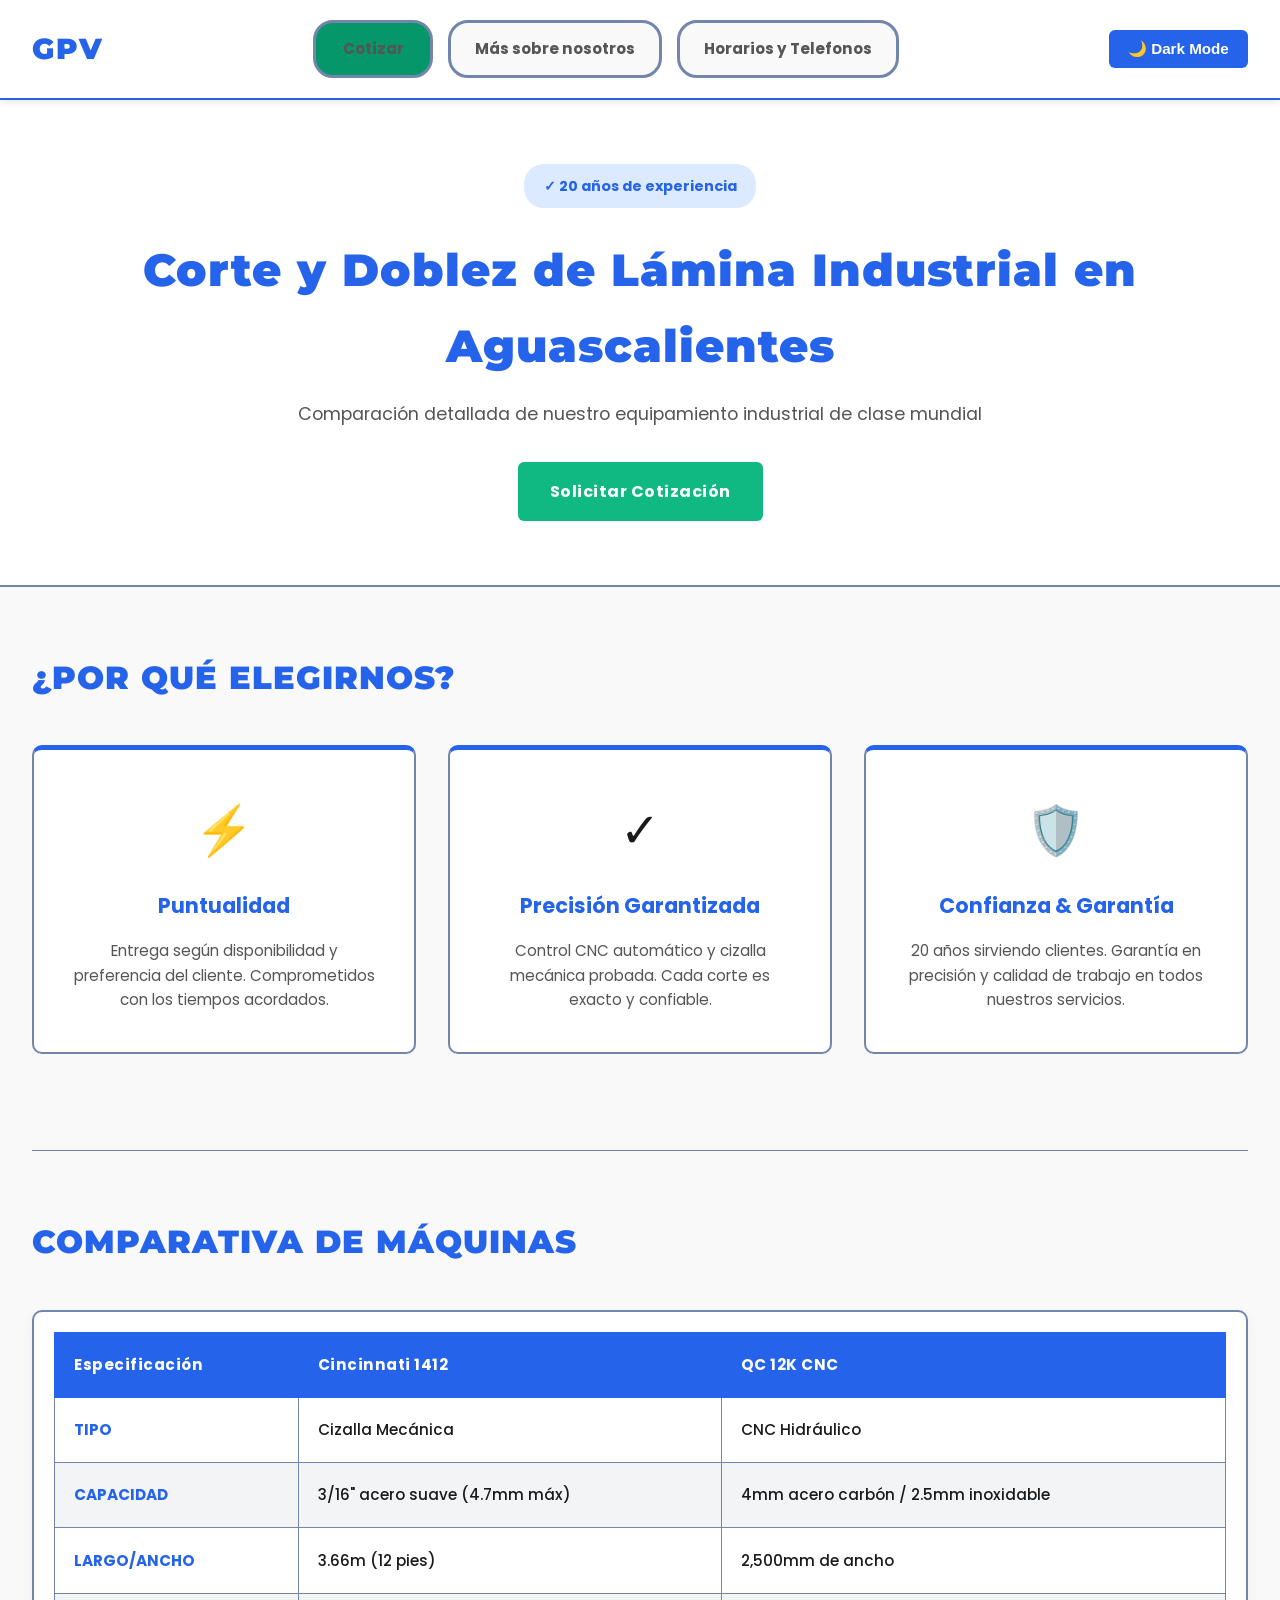
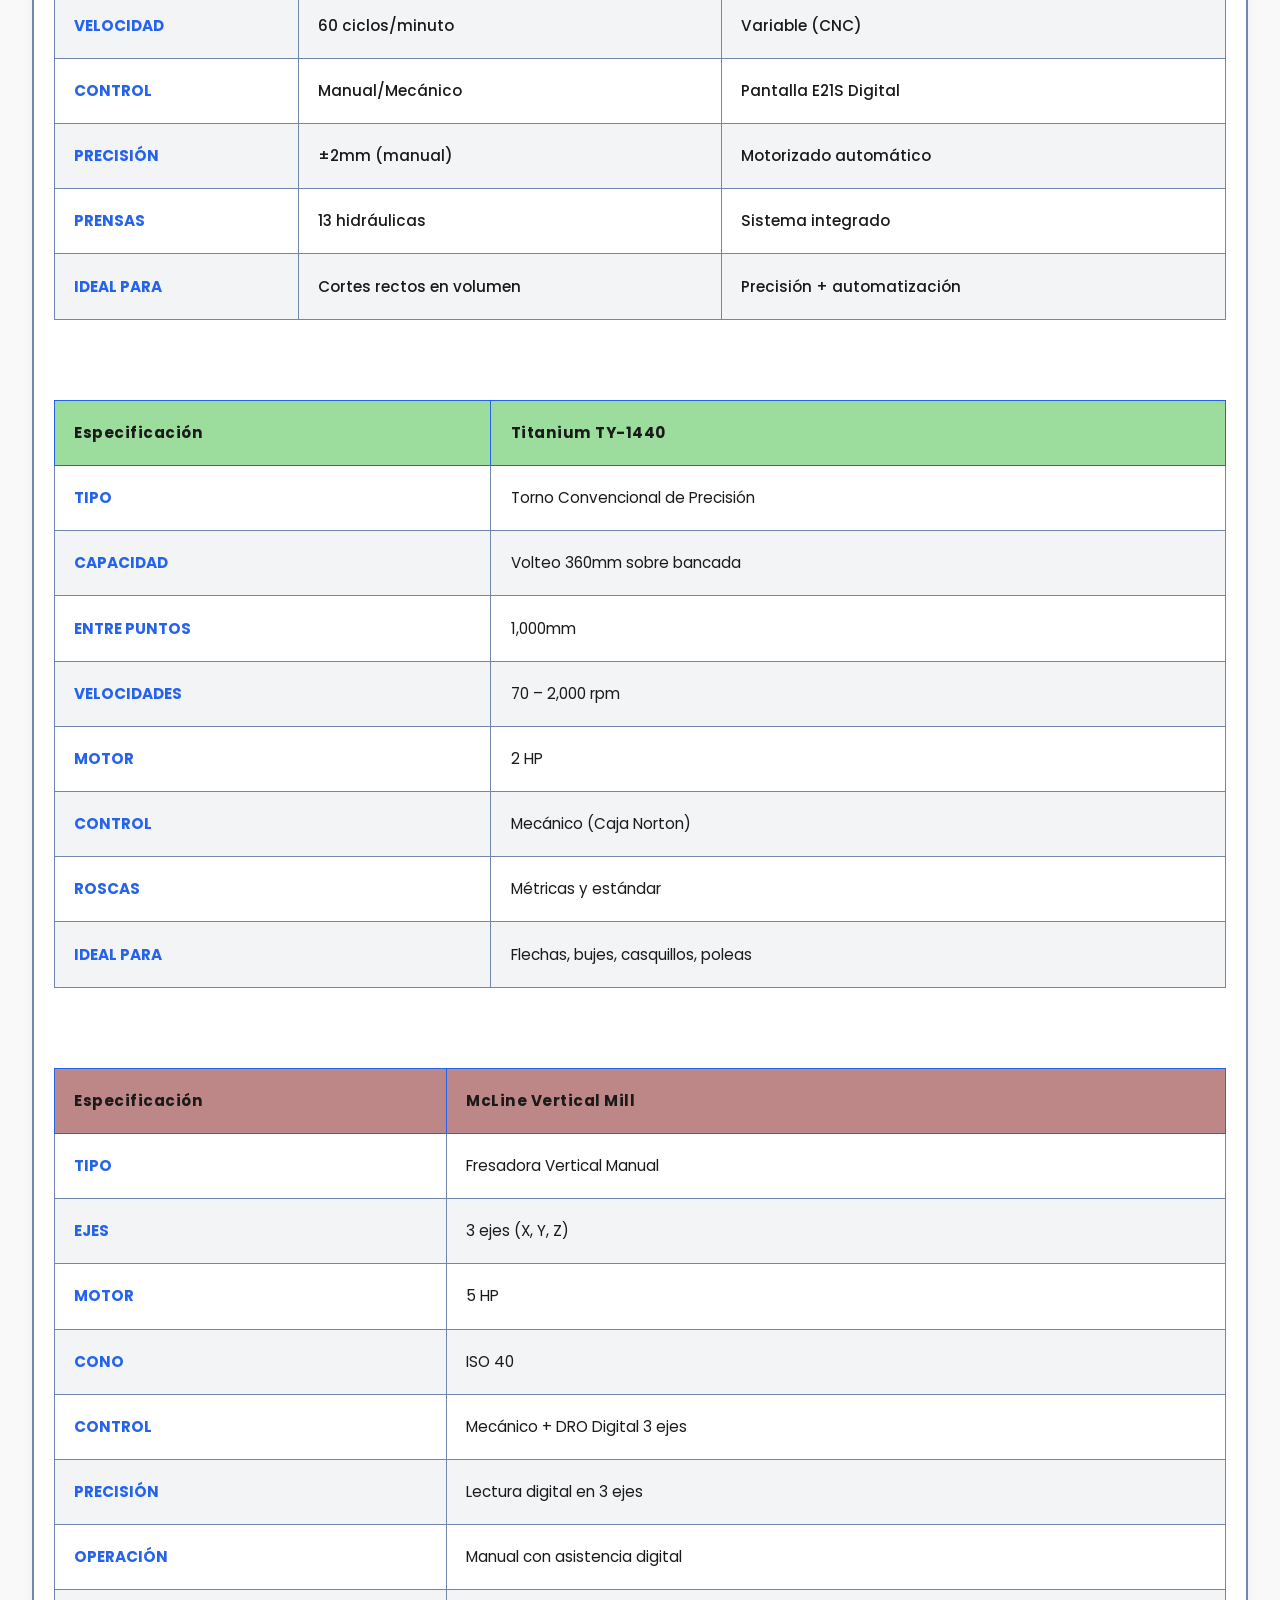
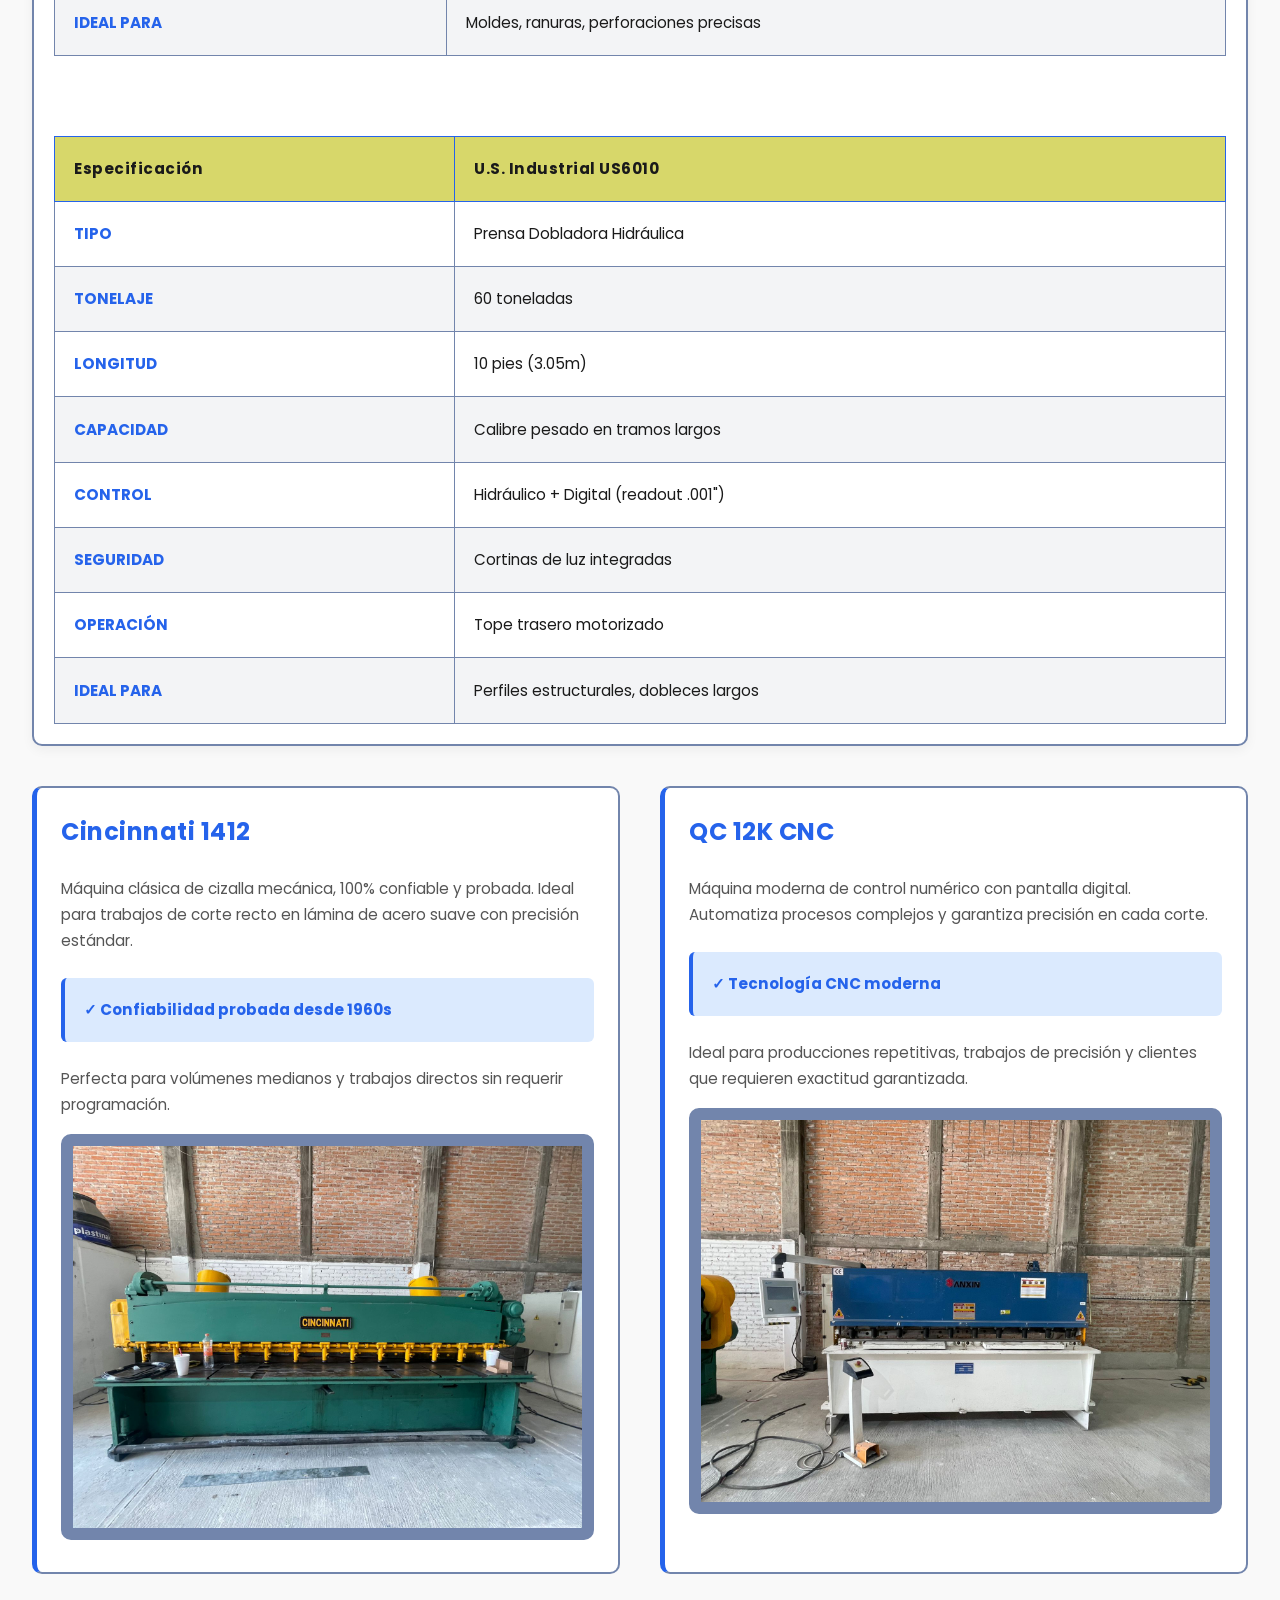
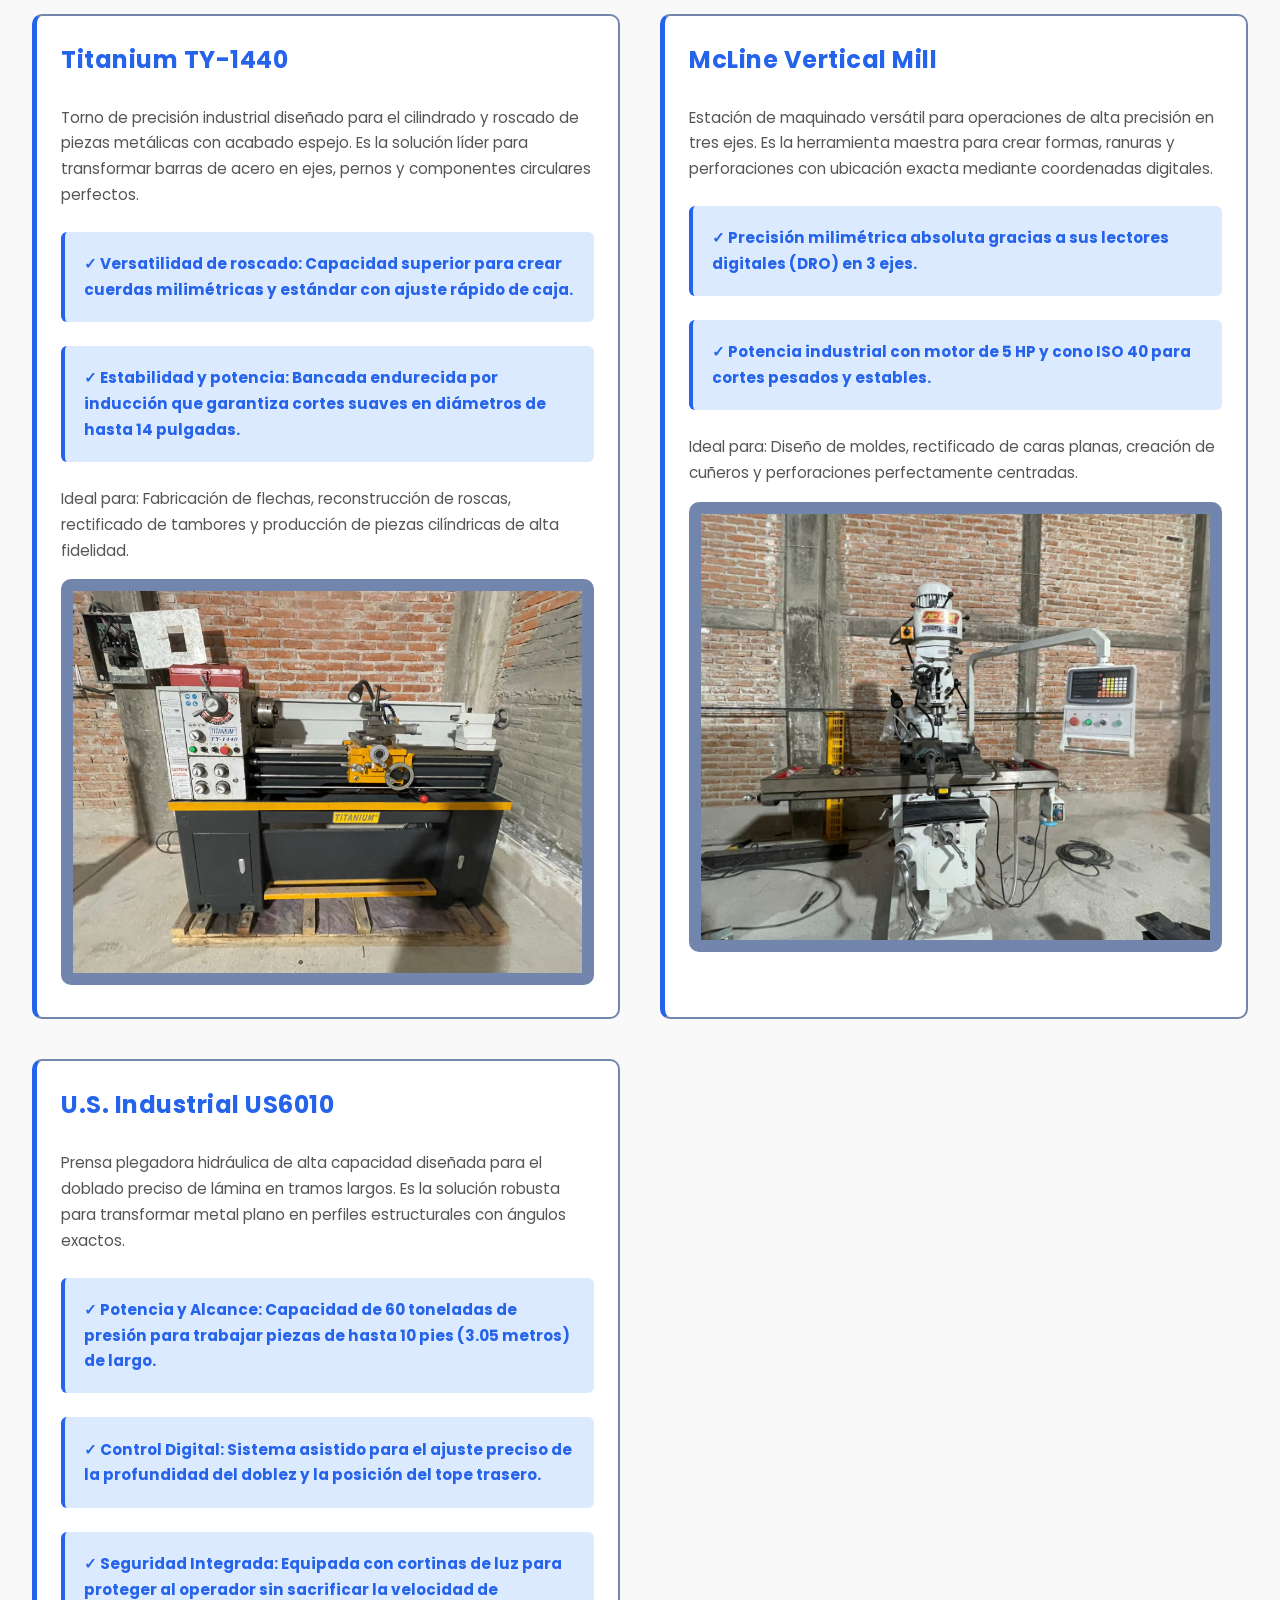
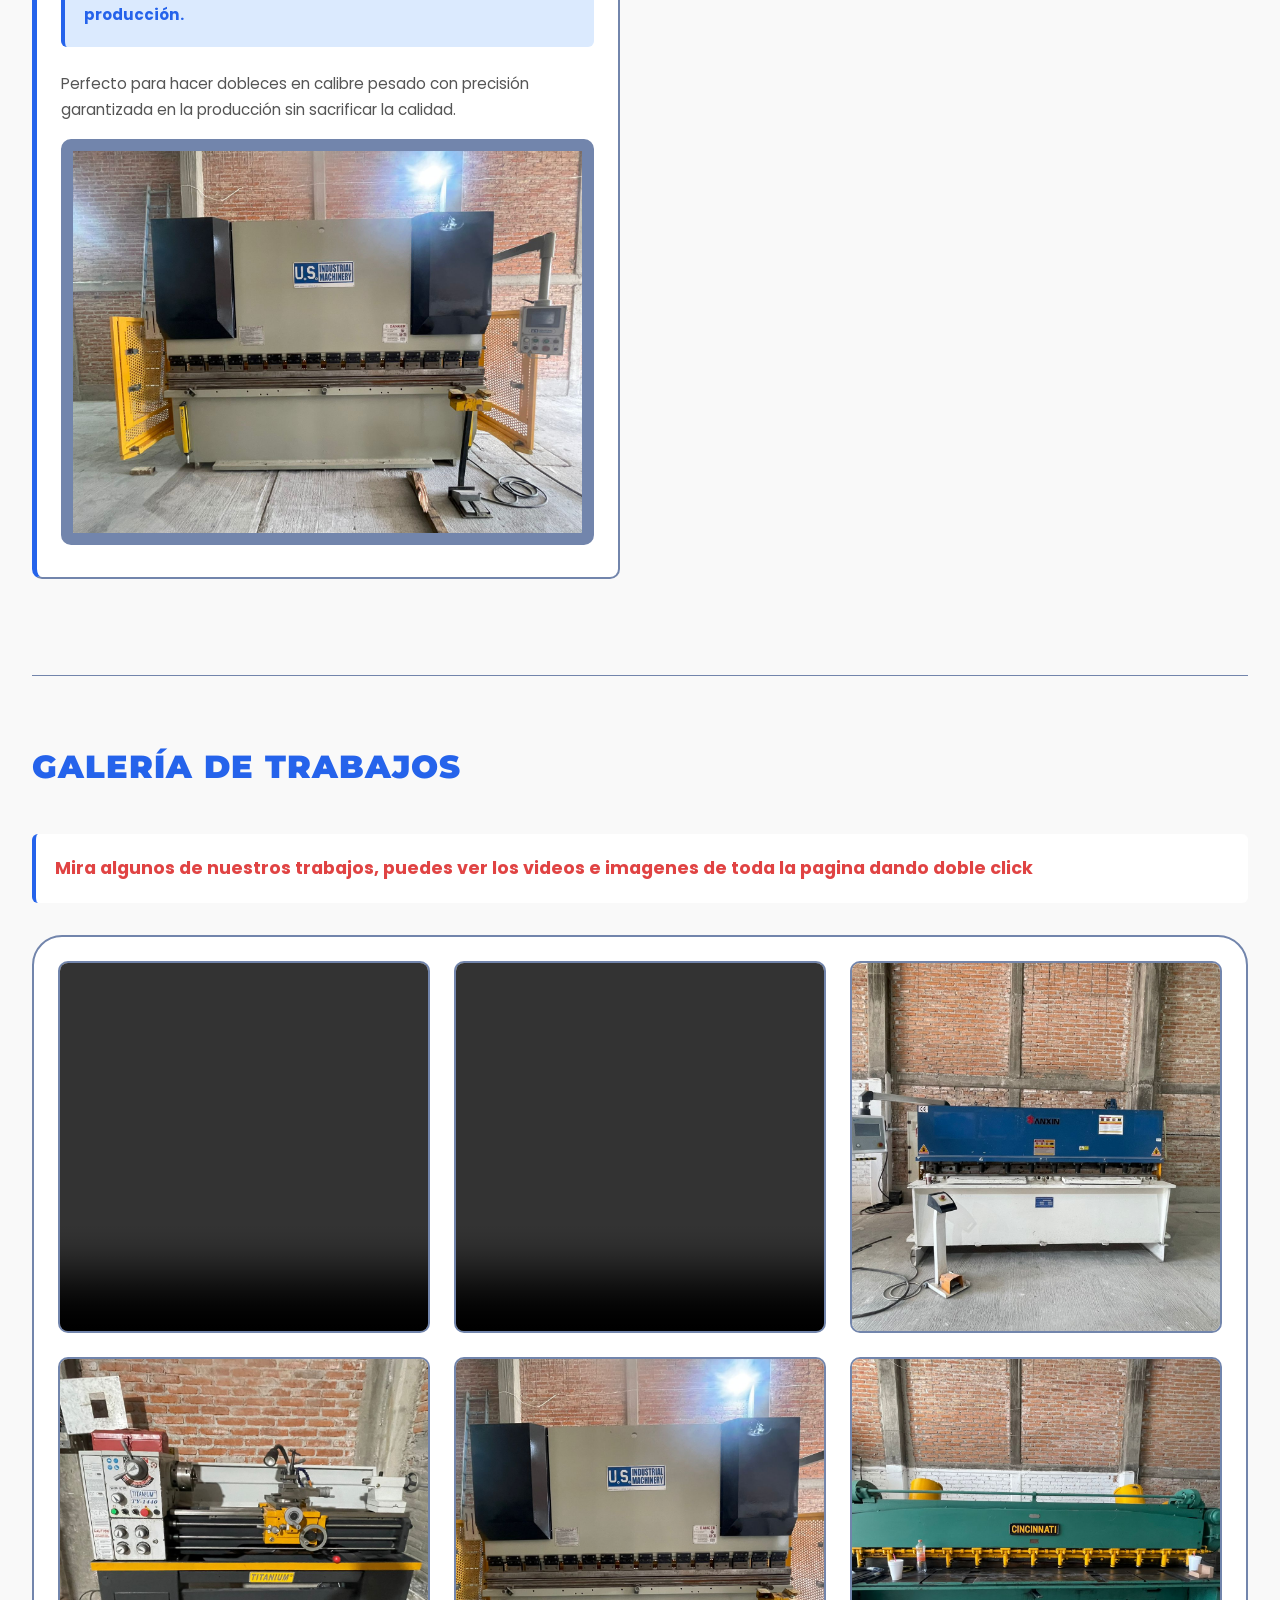
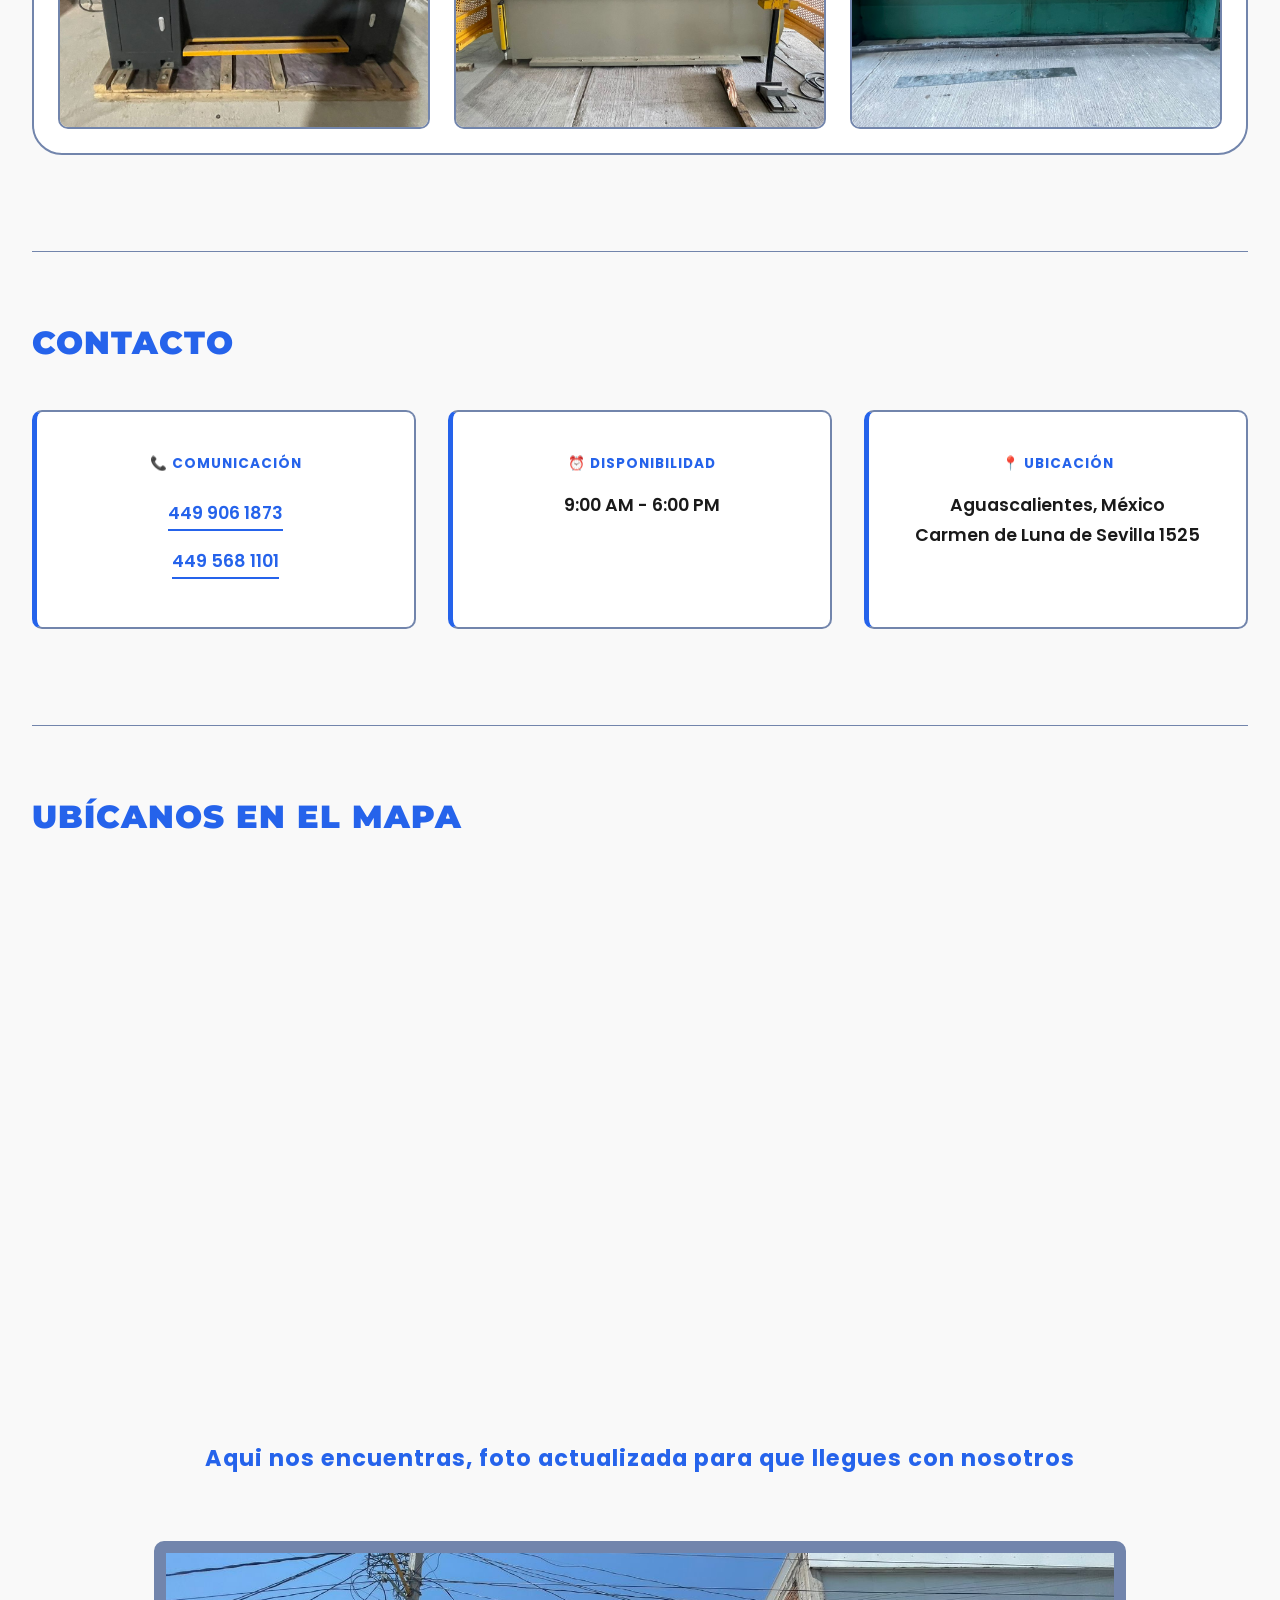
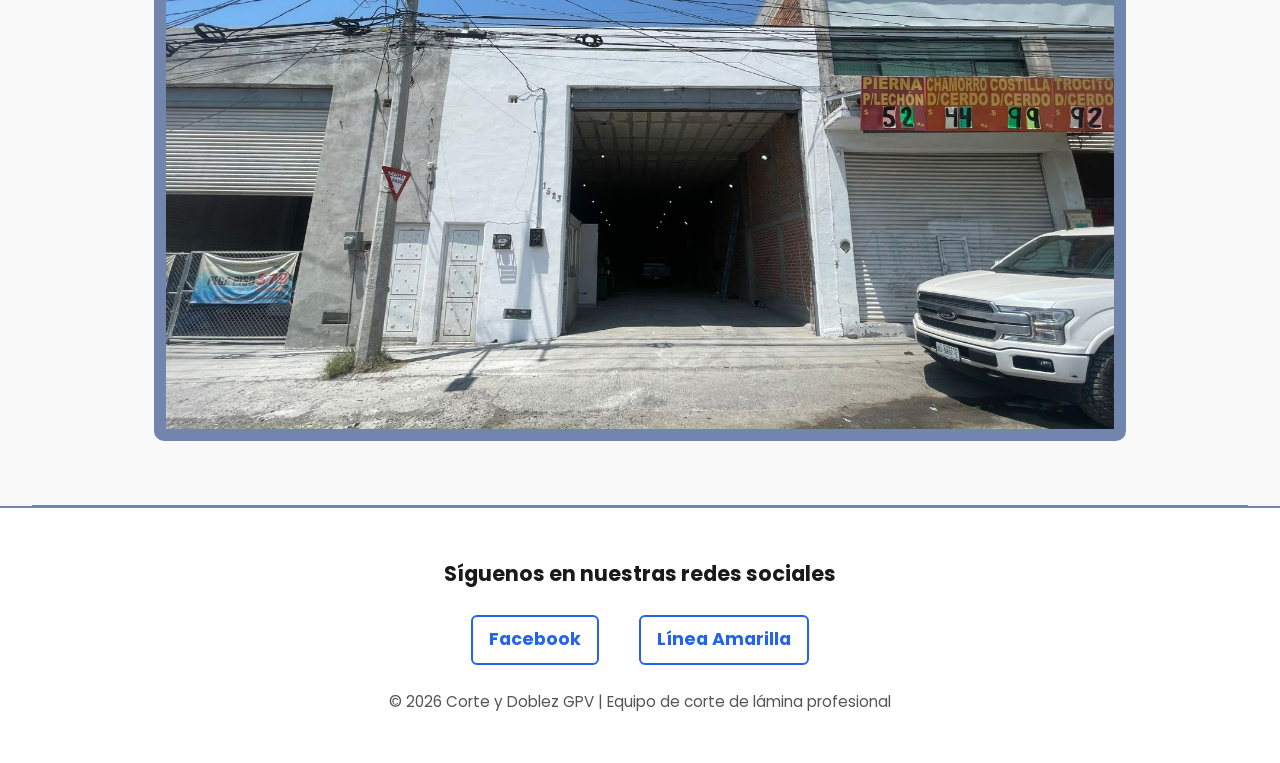
==== index.html @ 2700e748 "Agregamos nuevo boton de 'cotizacion' y tambien pusimos en columnas el menu" ====
<!DOCTYPE html>
<html lang="es">

<head>
    <meta charset="UTF-8">
    <meta name="viewport" content="width=device-width, initial-scale=1.0">
    <title>Corte y Doblez GPV</title>
    <meta name="description"
        content="Corte y dobles de lámina industrial en Aguascalientes. 20 años de experiencia, maquinaria CNC y mecánica de precisión. Llámanos al 449 906 1873.">
    <meta name="keywords" content="corte de lámina, dobles de lámina, servicios industriales, Aguascalientes">
    <meta name="author" content="Corte y Doblez GPV">
    <link rel="stylesheet" href="/styles.css">
    <script type="application/ld+json">
{
    "@context": "https://schema.org",
    "@type": "LocalBusiness",
    "name": "Corte y Doblez GPV",
    "description": "Corte y dobles de lámina industrial en Aguascalientes. 20 años de experiencia.",
    "address": {
        "@type": "PostalAddress",
        "streetAddress": "Carmen de Luna de Sevilla 1525",
        "addressLocality": "Aguascalientes",
        "addressRegion": "AGS",
        "addressCountry": "MX"
    },
    "telephone": ["+524499061873", "+524995681101"],
    "openingHours": "Mo-Sa 09:00-18:00",
    "url": "proyecto-gpv.vercel.app"
}
</script>

    <meta property="og:title" content="Corte y Doblez GPV | Servicios de Lámina Industrial">
    <meta property="og:description"
        content="Corte y dobles de lámina industrial en Aguascalientes. 20 años de experiencia. Llámanos al 449 906 1873.">
    <meta property="og:image" content="https://proyecto-gpv.vercel.app/Cincinnati-1412.jpg">
    <meta property="og:url" content="https://proyecto-gpv.vercel.app">
    <meta property="og:type" content="website">
    <meta name="google-site-verification" content="gvTZt_ohDw0DCSHCpHGwjLtpOuYOji3HaztRoTyz0o0" />
</head>

<body id="inicio">
    <header>
        <a href="#inicio" class="logo">GPV</a>
        <nav>
            <ul class="nav-menu">
                <li class="fondo-diferente"><a href="/GPVAlmacenForm.html">Cotizar</a></li>
                <li class="us"><a href="#nosotros">Más sobre nosotros</a></li>
                <li class="us"><a href="#disponibilidad">Horarios y Telefonos</a></li>
            </ul>
        </nav>
        <button class="toggle-btn" onclick="toggleTheme()">🌙 Dark Mode</button>

        <button class="nav-hamburger" aria-label="Abrir menú">
            <span></span>
            <span></span>
            <span></span>
        </button>
    </header>

    <section class="hero">
        <div class="container">
            <div class="experience-badge">✓ 20 años de experiencia</div>
            <h1>Corte y Doblez de Lámina Industrial en Aguascalientes</h1>
            <p class="subtitle">Comparación detallada de nuestro equipamiento industrial de clase mundial</p>
            <a href="/GPVAlmacenForm.html" target="_blank" class="cta">Solicitar Cotización</a>
        </div>
    </section>

    <div class="container">
        <!-- POR QUÉ ELEGIRNOS -->
        <section class="why-us">
            <h2>¿Por qué elegirnos?</h2>
            <div class="why-us-grid">
                <div class="why-card">
                    <div class="why-icon">⚡</div>
                    <h3>Puntualidad</h3>
                    <p>Entrega según disponibilidad y preferencia del cliente. Comprometidos con los tiempos acordados.
                    </p>
                </div>
                <div class="why-card">
                    <div class="why-icon">✓</div>
                    <h3>Precisión Garantizada</h3>
                    <p>Control CNC automático y cizalla mecánica probada. Cada corte es exacto y confiable.</p>
                </div>
                <div class="why-card">
                    <div class="why-icon">🛡️</div>
                    <h3>Confianza & Garantía</h3>
                    <p>20 años sirviendo clientes. Garantía en precisión y calidad de trabajo en todos nuestros
                        servicios.</p>
                </div>
            </div>
        </section>

        <!-- MÁQUINAS -->
        <section>
            <h2>Comparativa de Máquinas</h2>
            <div class="comparison-table">
                <!-- CORTE -->
                <table>
                    <thead>
                        <tr>
                            <th>Especificación</th>
                            <th>Cincinnati 1412</th>
                            <th>QC 12K CNC</th>
                        </tr>
                    </thead>
                    <tbody>
                        <tr>
                            <td class="spec-name">TIPO</td>
                            <td class="value-cincinnati">Cizalla Mecánica</td>
                            <td class="value-qc12k">CNC Hidráulico</td>
                        </tr>
                        <tr>
                            <td class="spec-name">CAPACIDAD</td>
                            <td class="value-cincinnati">3/16" acero suave (4.7mm máx)</td>
                            <td class="value-qc12k">4mm acero carbón / 2.5mm inoxidable</td>
                        </tr>
                        <tr>
                            <td class="spec-name">LARGO/ANCHO</td>
                            <td class="value-cincinnati">3.66m (12 pies)</td>
                            <td class="value-qc12k">2,500mm de ancho</td>
                        </tr>
                        <tr>
                            <td class="spec-name">VELOCIDAD</td>
                            <td class="value-cincinnati">60 ciclos/minuto</td>
                            <td class="value-qc12k">Variable (CNC)</td>
                        </tr>
                        <tr>
                            <td class="spec-name">CONTROL</td>
                            <td class="value-cincinnati">Manual/Mecánico</td>
                            <td class="value-qc12k">Pantalla E21S Digital</td>
                        </tr>
                        <tr>
                            <td class="spec-name">PRECISIÓN</td>
                            <td class="value-cincinnati">±2mm (manual)</td>
                            <td class="value-qc12k">Motorizado automático</td>
                        </tr>
                        <tr>
                            <td class="spec-name">PRENSAS</td>
                            <td class="value-cincinnati">13 hidráulicas</td>
                            <td class="value-qc12k">Sistema integrado</td>
                        </tr>
                        <tr>
                            <td class="spec-name">IDEAL PARA</td>
                            <td class="value-cincinnati">Cortes rectos en volumen</td>
                            <td class="value-qc12k">Precisión + automatización</td>
                        </tr>
                    </tbody>
                </table>

                <!-- TORNO -->
                <table>
                    <thead class="green-color">
                        <tr>
                            <th>Especificación</th>
                            <th>Titanium TY-1440</th>
                        </tr>
                    </thead>
                    <tbody>
                        <tr>
                            <td class="spec-name">TIPO</td>
                            <td class="value-ty1440">Torno Convencional de Precisión</td>
                        </tr>
                        <tr>
                            <td class="spec-name">CAPACIDAD</td>
                            <td class="value-ty1440">Volteo 360mm sobre bancada</td>
                        </tr>
                        <tr>
                            <td class="spec-name">ENTRE PUNTOS</td>
                            <td class="value-ty1440">1,000mm</td>
                        </tr>
                        <tr>
                            <td class="spec-name">VELOCIDADES</td>
                            <td class="value-ty1440">70 – 2,000 rpm</td>
                        </tr>
                        <tr>
                            <td class="spec-name">MOTOR</td>
                            <td class="value-ty1440">2 HP</td>
                        </tr>
                        <tr>
                            <td class="spec-name">CONTROL</td>
                            <td class="value-ty1440">Mecánico (Caja Norton)</td>
                        </tr>
                        <tr>
                            <td class="spec-name">ROSCAS</td>
                            <td class="value-ty1440">Métricas y estándar</td>
                        </tr>
                        <tr>
                            <td class="spec-name">IDEAL PARA</td>
                            <td class="value-ty1440">Flechas, bujes, casquillos, poleas</td>
                        </tr>
                    </tbody>
                </table>

                <!-- FRESADO -->
                <table>
                    <thead class="red-color">
                        <tr>
                            <th>Especificación</th>
                            <th>McLine Vertical Mill</th>
                        </tr>
                    </thead>
                    <tbody>
                        <tr>
                            <td class="spec-name">TIPO</td>
                            <td class="value-mcline">Fresadora Vertical Manual</td>
                        </tr>
                        <tr>
                            <td class="spec-name">EJES</td>
                            <td class="value-mcline">3 ejes (X, Y, Z)</td>
                        </tr>
                        <tr>
                            <td class="spec-name">MOTOR</td>
                            <td class="value-mcline">5 HP</td>
                        </tr>
                        <tr>
                            <td class="spec-name">CONO</td>
                            <td class="value-mcline">ISO 40</td>
                        </tr>
                        <tr>
                            <td class="spec-name">CONTROL</td>
                            <td class="value-mcline">Mecánico + DRO Digital 3 ejes</td>
                        </tr>
                        <tr>
                            <td class="spec-name">PRECISIÓN</td>
                            <td class="value-mcline">Lectura digital en 3 ejes</td>
                        </tr>
                        <tr>
                            <td class="spec-name">OPERACIÓN</td>
                            <td class="value-mcline">Manual con asistencia digital</td>
                        </tr>
                        <tr>
                            <td class="spec-name">IDEAL PARA</td>
                            <td class="value-mcline">Moldes, ranuras, perforaciones precisas</td>
                        </tr>
                    </tbody>
                </table>

                <!-- DOBLADO -->
                <table>
                    <thead class="yellow-color">
                        <tr>
                            <th>Especificación</th>
                            <th>U.S. Industrial US6010</th>
                        </tr>
                    </thead>
                    <tbody>
                        <tr>
                            <td class="spec-name">TIPO</td>
                            <td class="value-us6010">Prensa Dobladora Hidráulica</td>
                        </tr>
                        <tr>
                            <td class="spec-name">TONELAJE</td>
                            <td class="value-us6010">60 toneladas</td>
                        </tr>
                        <tr>
                            <td class="spec-name">LONGITUD</td>
                            <td class="value-us6010">10 pies (3.05m)</td>
                        </tr>
                        <tr>
                            <td class="spec-name">CAPACIDAD</td>
                            <td class="value-us6010">Calibre pesado en tramos largos</td>
                        </tr>
                        <tr>
                            <td class="spec-name">CONTROL</td>
                            <td class="value-us6010">Hidráulico + Digital (readout .001")</td>
                        </tr>
                        <tr>
                            <td class="spec-name">SEGURIDAD</td>
                            <td class="value-us6010">Cortinas de luz integradas</td>
                        </tr>
                        <tr>
                            <td class="spec-name">OPERACIÓN</td>
                            <td class="value-us6010">Tope trasero motorizado</td>
                        </tr>
                        <tr>
                            <td class="spec-name">IDEAL PARA</td>
                            <td class="value-us6010">Perfiles estructurales, dobleces largos</td>
                        </tr>
                    </tbody>
                </table>
            </div>


            <div class="cards-grid">
                <div class="card">
                    <h3>Cincinnati 1412</h3>
                    <p>Máquina clásica de cizalla mecánica, 100% confiable y probada. Ideal para trabajos de corte recto
                        en lámina de acero suave con precisión estándar.</p>
                    <div class="highlight">✓ Confiabilidad probada desde 1960s</div>
                    <p>Perfecta para volúmenes medianos y trabajos directos sin requerir programación.</p>
                    <img class="card-image" onclick="abrirModal(this.src)" src="/Cincinnati 1412.jpg"
                        alt="Cincinnati 1412" srcset="">
                </div>

                <div class="card">
                    <h3>QC 12K CNC</h3>
                    <p>Máquina moderna de control numérico con pantalla digital. Automatiza procesos complejos y
                        garantiza precisión en cada corte.</p>
                    <div class="highlight">✓ Tecnología CNC moderna</div>
                    <p>Ideal para producciones repetitivas, trabajos de precisión y clientes que requieren exactitud
                        garantizada.</p>
                    <img class="card-image" onclick="abrirModal(this.src)" src="/QC 12K CNC.jpg" alt="QC 12K CNC"
                        srcset="">
                </div>

                <div class="card">
                    <h3>Titanium TY-1440</h3>
                    <p>Torno de precisión industrial diseñado para el cilindrado y roscado de piezas metálicas con
                        acabado espejo. Es la solución líder para transformar barras de acero en ejes, pernos y
                        componentes circulares perfectos.</p>

                    <div class="highlight">✓ Versatilidad de roscado: Capacidad superior para crear cuerdas milimétricas
                        y estándar con ajuste rápido de caja.</div>
                    <div class="highlight">✓ Estabilidad y potencia: Bancada endurecida por inducción que garantiza
                        cortes suaves en diámetros de hasta 14 pulgadas.</div>

                    <p>Ideal para: Fabricación de flechas, reconstrucción de roscas, rectificado de tambores y
                        producción de piezas cilíndricas de alta fidelidad.</p>
                    <img class="card-image" onclick="abrirModal(this.src)" src="/titanium-ty-1440.jpeg"
                        alt="Titanium TY-1440" srcset="">

                </div>

                <div class="card">
                    <h3>McLine Vertical Mill</h3>
                    <p>Estación de maquinado versátil para operaciones de alta precisión en tres ejes. Es la herramienta
                        maestra para crear formas, ranuras y perforaciones con ubicación exacta mediante coordenadas
                        digitales.</p>
                    <div class="highlight">✓ Precisión milimétrica absoluta gracias a sus lectores digitales (DRO) en 3
                        ejes. </div>
                    <div class="highlight">✓ Potencia industrial con motor de 5 HP y cono ISO 40 para cortes pesados y
                        estables. </div>
                    <p>Ideal para: Diseño de moldes, rectificado de caras planas, creación de cuñeros y perforaciones
                        perfectamente centradas.</p>
                    <img class="card-image recortar" onclick="abrirModal(this.src)" src="/McLine Vertical Mill.jpg"
                        alt="McLine Vertical Mill" srcset="">
                </div>

                <div class="card centrado">
                    <h3>U.S. Industrial US6010</h3>
                    <p>Prensa plegadora hidráulica de alta capacidad diseñada para el doblado preciso de lámina en
                        tramos largos. Es la solución robusta para transformar metal plano en perfiles estructurales con
                        ángulos exactos.</p>
                    <div class="highlight">✓ Potencia y Alcance: Capacidad de 60 toneladas de presión para trabajar
                        piezas de hasta 10 pies (3.05 metros) de largo.</div>
                    <div class="highlight">✓ Control Digital: Sistema asistido para el ajuste preciso de la profundidad
                        del doblez y la posición del tope trasero. </div>
                    <div class="highlight">✓ Seguridad Integrada: Equipada con cortinas de luz para proteger al operador
                        sin sacrificar la velocidad de producción.</div>
                    <p>Perfecto para hacer dobleces en calibre pesado con precisión garantizada en la producción sin
                        sacrificar la calidad.</p>
                    <img class="card-image" onclick="abrirModal(this.src)" src="/U.S. Industrial US6010.jpeg"
                        alt="U.S. Industrial US6010" srcset="">
                </div>
            </div>
        </section>



        <!-- GALERÍA DE TRABAJOS -->
        <section>
            <h2>Galería de Trabajos</h2>
            <p class="galeria-parrafo">Mira algunos de nuestros trabajos, puedes ver los videos e imagenes de toda la pagina dando doble click</>
            <div class="gallery">
                <div class="gallery-item">
                    <video class="video-galeria" width="640" height="360" controls>
                        <source src="/video 2.mp4" type="video/mp4">
                        <source src="/video 2.webm" type="video/webm">
                        Tu navegador no soporta la etiqueta de video.
                    </video>
                </div>
                <div class="gallery-item">
                    <video class="video-galeria" width="300" height="360" controls>
                        <source src="/WhatsApp Video 2026-05-19 at 12.09.15 PM.mp4" type="video/mp4">
                        <source src="/WhatsApp Video 2026-05-19 at 12.09.15 PM.mp4" type="video/webm">
                        Tu navegador no soporta la etiqueta de video.
                    </video>
                </div>
                <div class="gallery-item">
                    <img src="/QC 12K CNC.jpg" alt="Trabajo realizado 3">
                </div>
                <div class="gallery-item">
                    <img src="/titanium-ty-1440.jpeg" alt="Trabajo realizado 4">
                </div>
                <div class="gallery-item">
                    <img src="/U.S. Industrial US6010.jpeg" alt="Trabajo realizado 5">
                </div>
                <div class="gallery-item">
                    <img src="/Cincinnati 1412.jpg" alt="Trabajo realizado 6">
                </div>
            </div>

            <!-- MODAL DE IMAGEN -->
            <div id="modalGaleria" class="modal-galeria">
                <div class="modal-galeria-contenido">
                    <span class="close-modal-galeria">&times;</span>
                    <img id="imagenModal" src="" alt="Imagen ampliada">
                </div>
            </div>
        </section>

        <!-- CONTACTO -->
        <section id="disponibilidad">
            <h2>Contacto</h2>
            <div class="contact-grid">
                <div class="contact-item">
                    <div class="contact-label">📞 Comunicación</div>
                    <div class="contact-value">
                        <a href="https://wa.me/4499061873">449 906 1873</a>
                        <br>
                        <a href="https://wa.me/4495681101">449 568 1101</a>
                    </div>
                </div>
                <div class="contact-item">
                    <div class="contact-label">⏰ Disponibilidad</div>
                    <div class="contact-value">9:00 AM - 6:00 PM</div>
                </div>
                <div class="contact-item">
                    <div class="contact-label">📍 Ubicación</div>
                    <div class="contact-value">Aguascalientes, México<br>Carmen de Luna de Sevilla 1525</div>
                </div>
            </div>
        </section>

        <!-- MAPA -->
        <section>
            <h2>Ubícanos en el Mapa</h2>
            <iframe
                src="https://www.google.com/maps/embed?pb=!4v1777479327485!6m8!1m7!1sT77FhMPIIus9OmbY-6fUuA!2m2!1d21.86388968787027!2d-102.2325441082722!3f327.67271290276346!4f-42.386271886003215!5f0.7820865974627469"
                width="100%" height="450" style="border: 0; border-radius: 40px;" allowfullscreen="" loading="lazy"
                referrerpolicy="no-referrer-when-downgrade"></iframe>
            <p class="section-title">Aqui nos encuentras, foto actualizada para que llegues con nosotros</p>
            <img class="foto-nueva" onclick="abrirModal(this.src)" src="/ImagenDeFueraDelLocal.jpeg"
                alt="Foto nueva de ubicacion" srcset="">
        </section>
    </div>

    <!-- FOOTER -->
    <footer id="nosotros">
        <p class="footer-title">Síguenos en nuestras redes sociales</p>
        <div class="social-links">
            <a href="https://www.facebook.com/p/Servicios-Industriales-GPV-100083664214346/"
                target="_blank">Facebook</a>
            <a href="https://www.seccionamarilla.com.mx/informacion/mantenimiento-albercas/jose-guadalupe-peralta-gamez/aguascalientes/AGS/estructuras-maquinados-e-inoxidables-gpv/408058598"
                target="_blank">Línea Amarilla</a>
        </div>
        <p>&copy; 2026 Corte y Doblez GPV | Equipo de corte de lámina profesional</p>
    </footer>

    <script src="/script.js"></script>
</body>

</html>
---- styles.css ----
@import url('https://fonts.googleapis.com/css2?family=Montserrat:ital,wght@0,100..900;1,100..900&family=Poppins:wght@400;500;600;700;800;900&display=swap');

:root {
    --box-shadow: rgba(0, 0, 0, 0.421) -3px 6px 3px;
    --bg-primary: #f9f9f9;
    --bg-secondary: #ffffff;
    --text-primary: #1a1a1a;
    --text-secondary: #555;
    --accent: #2563eb;
    --accent-transparent: #2564eb54;
    --accent-light: #dbeafe;
    --border: #7285ac;
    --table-stripe: #f3f4f6;
    --success: #10b981;
    --green-background: rgba(115, 206, 115, 0.7);
    --red-background: rgba(161, 84, 84, 0.7);
    --yellow-background: rgba(199, 199, 43, 0.7);
}

[data-theme="dark"] {
    --box-shadow: rgba(255, 255, 255, 0.147) -3px 6px 3px;
    --bg-primary: #0f172a;
    --bg-secondary: #1e293b;
    --text-primary: #f1f5f9;
    --text-secondary: #cbd5e1;
    --accent: #60a5fa;
    --accent-transparent: #60a5fa63;
    --accent-light: #1e3a8a;
    --border: #334155;
    --table-stripe: #1a1f2e;
}

* {
    margin: 0;
    padding: 0;
    box-sizing: border-box;
}

html {
    scroll-behavior: smooth;
}

body {
    font-family: 'Poppins', sans-serif;
    background: var(--bg-primary);
    color: var(--text-primary);
    transition: all 0.3s ease;
    line-height: 1.7;
}

/* HEADER */
header {
    background: var(--bg-secondary);
    border-bottom: 2px solid var(--accent);
    padding: 1.5rem 2rem;
    display: flex;
    justify-content: space-between;
    align-items: center;
    position: sticky;
    top: 0;
    z-index: 100;
    box-shadow: 0 2px 8px rgba(0, 0, 0, 0.1);
    height: 100px;
}

.logo {
    font-size: 1.8rem;
    font-weight: 900;
    letter-spacing: 2px;
    color: var(--accent);
    font-family: 'Montserrat', sans-serif;
    text-decoration: none;
}

.logo:active,
.logo:hover {
    color: var(--success);
    text-decoration: underline;
}

.nav-menu {
    list-style: none;
    display: flex;
    align-items: center;
    gap: 15px;
    margin: 0;
    padding: 0.75rem 1.5rem;
    border-radius: 20px;
}


.nav-menu .fondo-diferente {
    background-color: #059669;
    color: white;
    width: 120px;
    text-align: center;
}

.nav-menu .fondo-diferente a {
    font-size: 0.95rem;
}

.nav-menu .fondo-diferente:hover {
    background-color: #059669;
    opacity: 0.7;
}

.nav-menu li a {
    text-decoration: none;
    color: var(--text-secondary);
    font-weight: 700;
    transition: all 0.3s ease;
    font-size: 0.95rem;
}

.nav-menu li a:hover {
    opacity: 0.7;
    text-decoration: underline;
}

.nav-menu li {
    background-color: var(--bg-primary);
    gap: 10px;
    border: var(--border) solid 3px;
    border-radius: 20px;
    padding: 0.75rem 1.5rem;
    transition: all 0.3s ease;
}

.nav-menu li:hover,
.nav-menu li:active {
    background-color: var(--accent-transparent);
    transform: scale(1.04);
    box-shadow: var(--box-shadow);
}

.nav-hamburger {
    display: none;
}

.toggle-btn {
    background: var(--accent);
    color: white;
    border: none;
    padding: 0.6rem 1.2rem;
    border-radius: 6px;
    cursor: pointer;
    font-weight: 700;
    transition: all 0.3s ease;
    font-size: 0.95rem;
}

.toggle-btn:hover {
    opacity: 0.9;
    transform: scale(1.05);
}

.container {
    max-width: 1400px;
    margin: 0 auto;
    padding: 0 2rem;
}

/* HERO */
.hero {
    padding: 4rem 0;
    text-align: center;
    background: var(--bg-secondary);
    border-bottom: 2px solid var(--border);
}

.experience-badge {
    display: inline-block;
    background: var(--accent-light);
    color: var(--accent);
    padding: 0.6rem 1.2rem;
    border-radius: 20px;
    font-size: 0.9rem;
    font-weight: 700;
    margin-bottom: 1.5rem;
    animation: slideDown 0.5s ease;
}

@keyframes slideDown {
    from {
        opacity: 0;
        transform: translateY(-10px);
    }

    to {
        opacity: 1;
        transform: translateY(0);
    }
}

h1 {
    font-size: 2.8rem;
    margin-bottom: 1rem;
    letter-spacing: 1px;
    color: var(--accent);
    font-family: 'Montserrat', sans-serif;
    font-weight: 900;
}

.subtitle {
    font-size: 1.1rem;
    color: var(--text-secondary);
    margin-bottom: 2rem;
}

.cta {
    display: inline-block;
    padding: 1rem 2rem;
    background: var(--success);
    color: white;
    text-decoration: none;
    border: none;
    cursor: pointer;
    font-weight: 700;
    letter-spacing: 0.5px;
    transition: all 0.3s ease;
    border-radius: 6px;
    font-size: 1rem;
}

.cta:hover {
    transform: translateY(-2px);
    box-shadow: 0 8px 20px rgba(16, 185, 129, 0.3);
    background: #059669;
}

/* SECCIONES */
section {
    padding: 4rem 0;
    border-bottom: 1px solid var(--border);
}

h2 {
    font-size: 2rem;
    margin-bottom: 2.5rem;
    letter-spacing: 1px;
    color: var(--accent);
    text-transform: uppercase;
    font-family: 'Montserrat', sans-serif;
    font-weight: 900;
}

/* POR QUÉ ELEGIRNOS */
.why-us-grid {
    display: grid;
    grid-template-columns: repeat(3, 1fr);
    gap: 2rem;
    margin-bottom: 2rem;
}

.why-card {
    background: var(--bg-secondary);
    padding: 2.5rem 2rem;
    border: 2px solid var(--border);
    border-top: 5px solid var(--accent);
    border-radius: 10px;
    text-align: center;
    transition: all 0.3s ease;
}

.why-card:hover {
    box-shadow: 0 8px 25px rgba(0, 0, 0, 0.1);
    transform: translateY(-5px);
}

.why-icon {
    font-size: 3rem;
    margin-bottom: 1rem;
}

.why-card h3 {
    font-size: 1.3rem;
    color: var(--accent);
    margin-bottom: 1rem;
    font-weight: 700;
}

.why-card p {
    color: var(--text-secondary);
    font-size: 0.95rem;
    line-height: 1.6;
}

/* TABLA COMPARATIVA */
.comparison-table {
    overflow-x: auto;
    background: var(--bg-secondary);
    border: 2px solid var(--border);
    border-radius: 10px;
    margin-bottom: 2.5rem;
    display: flex;
    flex-direction: column;
    gap: 80px;
    padding: 20px;
    box-shadow: 0 4px 12px rgba(0, 0, 0, 0.05);
}

table {
    width: 100%;
    border-collapse: collapse;
    font-size: 0.95rem;
}

table .green-color tr th {
    color: var(--text-primary);
    background-color: var(--green-background);
}


table .red-color tr th {
    color: var(--text-primary);
    background-color: var(--red-background);
}

table .yellow-color tr th {
    color: var(--text-primary);
    background-color: var(--yellow-background);
}

th {
    background: var(--accent);
    color: white;
    padding: 1.2rem;
    text-align: left;
    font-weight: 700;
    letter-spacing: 0.5px;
    border: 1px solid var(--accent);
}

td {
    padding: 1.2rem;
    border: 1px solid var(--border);
}

tr:nth-child(even) {
    background: var(--table-stripe);
}

tr:hover {
    background: var(--accent-light);
    transition: all 0.2s ease;
}

.spec-name {
    font-weight: 700;
    color: var(--accent);
    min-width: 140px;
}

.value-cincinnati,
.value-qc12k {
    color: var(--text-primary);
    font-weight: 500;
}


/* CARDS */
.cards-grid {
    display: grid;
    grid-template-columns: repeat(2, 1fr);
    gap: 2.5rem;
    margin-bottom: 2rem;
}

.card {
    background: var(--bg-secondary);
    padding: 1.5rem;
    border: 2px solid var(--border);
    border-radius: 10px;
    border-left: 5px solid var(--accent);
    transition: all 0.3s ease;
}

.card:hover {
    box-shadow: 0 8px 25px rgba(0, 0, 0, 0.1);
    transform: translateY(-3px);
}

.card h3 {
    font-size: 1.5rem;
    margin-bottom: 1.5rem;
    color: var(--accent);
    letter-spacing: 0.5px;
    font-weight: 700;
}

.card p {
    color: var(--text-secondary);
    margin-bottom: 1rem;
    font-size: 0.95rem;
}

.card-image {
    width: 100%;
    height: auto;
    border-radius: 10px;
    border: 12px solid var(--border);
    object-fit: cover;
}

.recortar {
    max-height: 450px;
}

.card-image:hover,
.card-image:active {
    transform: scale(1.02);
    transition: all 0.3s ease;
}

.highlight {
    background: var(--accent-light);
    padding: 1.2rem;
    border-left: 4px solid var(--accent);
    border-radius: 6px;
    margin: 1.5rem 0;
    font-weight: 700;
    color: var(--accent);
    font-size: 0.95rem;
}

/* GALERÍA */
.gallery {
    display: grid;
    grid-template-columns: repeat(3, 1fr);
    gap: 1.5rem;
    margin: 2rem 0;
    padding: 1.5rem;
    border: 2px solid var(--border);
    border-radius: 30px;
    background: var(--bg-secondary);
}

.gallery-item {
    aspect-ratio: 1;
    overflow: hidden;
    border: 2px solid var(--border);
    border-radius: 10px;
    transition: all 0.3s ease;
    cursor: pointer;
}

.gallery-item:hover {
    border-color: var(--accent);
    transform: scale(1.05);
    box-shadow: 0 8px 20px rgba(0, 0, 0, 0.15);
}

.gallery-item img {
    width: 100%;
    height: 100%;
    object-fit: cover;
    transition: transform 0.3s ease;
}

.gallery-item:hover img {
    transform: scale(1.1);
}

.video-galeria {
    width: 100%;
    height: 100%;
    object-fit: cover;
    transition: transform 0.3s ease;
}

.galeria-parrafo {
    background: var(--bg-secondary);
    padding: 1.2rem;
    border-left: 4px solid var(--accent);
    border-radius: 6px;
    margin: 1.5rem 0;
    font-weight: 700;
    font-size: 1.1rem;
    color: rgb(224, 67, 67);
    font-family: 'Poppins', sans-serif;
}

/* CONTACTO */
.contact-grid {
    display: grid;
    grid-template-columns: repeat(3, 1fr);
    gap: 2rem;
    margin-bottom: 2rem;
}

.contact-item {
    background: var(--bg-secondary);
    padding: 2.5rem;
    border: 2px solid var(--border);
    border-left: 5px solid var(--accent);
    border-radius: 10px;
    text-align: center;
    transition: all 0.3s ease;
}

.contact-item:hover {
    box-shadow: 0 8px 25px rgba(0, 0, 0, 0.1);
    transform: translateY(-3px);
}

.contact-label {
    font-size: 0.85rem;
    font-weight: 700;
    color: var(--accent);
    letter-spacing: 1px;
    text-transform: uppercase;
    margin-bottom: 1rem;
}

.contact-value {
    font-size: 1.1rem;
    color: var(--text-primary);
    font-weight: 600;
}

.contact-value a {
    color: var(--accent);
    text-decoration: none;
    border-bottom: 2px solid var(--accent);
    transition: all 0.3s ease;
    display: inline-block;
    margin: 0.5rem 0;
}

.contact-value a:hover {
    opacity: 0.7;
    text-decoration: none;
}

/* IFRAME */
iframe {
    border-radius: 40px;
    margin-bottom: 2rem;
}

/* FOOTER */
footer {
    background: var(--bg-secondary);
    border-top: 2px solid var(--border);
    padding: 3rem 2rem;
    text-align: center;
    color: var(--text-secondary);
    font-size: 0.95rem;
}

.foto-nueva {
    height: 100%;
    width: 80%;
    max-height: 500px;
    object-fit: cover;
    border-radius: 10px;
    border: 12px solid var(--border);
    display: block;
    margin: 0 auto;
}

.section-title {
    font-size: 1.4rem;
    color: var(--accent);
    font-weight: 700;
    margin: 4rem 0rem;
    text-align: center;
    letter-spacing: 1px;
}

.footer-title {
    font-weight: 700;
    font-size: 1.3rem;
    margin-bottom: 1.5rem;
    color: var(--text-primary);
}

.social-links {
    display: flex;
    justify-content: center;
    gap: 2.5rem;
    margin-bottom: 1.5rem;
}

.social-links a {
    color: var(--accent);
    text-decoration: none;
    font-weight: 700;
    font-size: 1.1rem;
    transition: all 0.3s ease;
    padding: 0.5rem 1rem;
    border-radius: 6px;
    border: 2px solid var(--accent);
}

.social-links a:hover {
    background: var(--accent);
    color: white;
    transform: translateY(-2px);
}

/* ========== MODAL GALERÍA ========== */
.modal-galeria {
    display: none;
    position: fixed;
    z-index: 2000;
    left: 0;
    top: 0;
    width: 100%;
    height: 100%;
    background-color: rgba(0, 0, 0, 0.8);
    animation: fadeInModal 0.3s ease;
}

@keyframes fadeInModal {
    from {
        opacity: 0;
    }

    to {
        opacity: 1;
    }
}

.modal-galeria-contenido {
    position: relative;
    margin: auto;
    display: flex;
    justify-content: center;
    align-items: center;
    width: 100%;
    height: 100%;
}

#imagenModal {
    max-width: 90%;
    max-height: 90vh;
    object-fit: contain;
    animation: slideInImagen 0.3s ease;
    border-radius: 20px;
    border: #059669 solid 12px;
}

@keyframes slideInImagen {
    from {
        transform: scale(0.8);
        opacity: 0;
    }

    to {
        transform: scale(1);
        opacity: 1;
    }
}

.close-modal-galeria {
    position: absolute;
    top: 20px;
    right: 35px;
    color: #f1f5f9;
    font-size: 40px;
    font-weight: bold;
    cursor: pointer;
    transition: all 0.3s ease;
    z-index: 2001;
}

.close-modal-galeria:hover,
.close-modal-galeria:focus {
    color: #10b981;
    transform: scale(1.2);
}




/* RESPONSIVE - MOBILE */
@media (max-width: 768px) {
    .nav-hamburger {
        display: block;
        background-color: var(--accent-light);
        border: var(--border) solid 3px;
        border-radius: 20px;
        padding: 0.75rem 1.5rem;
        transition: all 0.3s ease;
        z-index: 2002;
        cursor: pointer;
    }

    .nav-hamburger:hover,
    .nav-hamburger:active {
        background-color: var(--accent-transparent);
        transform: scale(1.1);
    }

    header {
        display: flex;
        align-items: center;
        justify-content: space-between;
        height: 70px;
    }

    nav,
    .toggle-btn {
        display: none;
    }


    .nav-menu {
        flex-direction: column;
        gap: 15px;
    }

    nav.active {
        position: fixed;
        top: 0;
        left: 0;
        width: 100%;
        height: 100%;
        background: var(--bg-secondary);
        z-index: 2000;
        display: flex;
        flex-direction: column;
        justify-content: center;
        align-items: center;
        opacity: 0.95;
        transition: all 0.3s ease;
    }

    .toggle-btn.active {
        display: block;
        position: fixed;
        bottom: 0.75rem;
        left: 50%;
        transform: translateX(-50%);
        z-index: 2003;
       
    }

    .nav-hamburger span {
        display: block;
        width: 25px;
        height: 3px;
        background-color: var(--accent);
        margin: 5px 0;
        transition: all 0.3s ease;
    }

    .nav-hamburger.active span:nth-child(1) {
        transform: rotate(-45deg) translate(-2px, 0px);
    }

    .nav-hamburger.active span:nth-child(2) {
        display: none;
    }

    .nav-hamburger.active span:nth-child(3) {
        transform: rotate(45deg) translate(-5px, -3px);
    }

    h1 {
        font-size: 2rem;
    }

    h2 {
        font-size: 1.5rem;
    }

    .why-us-grid {
        grid-template-columns: 1fr;
    }

    .cards-grid {
        grid-template-columns: 1fr;
    }

    .gallery {
        grid-template-columns: repeat(2, 1fr);
    }

    .contact-grid {
        grid-template-columns: 1fr;
    }

    .social-links {
        flex-direction: column;
        gap: 1rem;
    }

    table {
        font-size: 0.85rem;
    }

    th,
    td {
        padding: 0.8rem;
    }

    #imagenModal {
        max-width: 95%;
        max-height: 85vh;
    }

    .close-modal-galeria {
        font-size: 30px;
        top: 15px;
        right: 20px;
    }
}

@media (max-width: 480px) {
    .logo {
        font-size: 1.5rem;
    }

    h1 {
        font-size: 1.5rem;
    }

    h2 {
        font-size: 1.2rem;
    }

    .gallery {
        grid-template-columns: 1fr;
        padding: 1rem;
    }

    .cta {
        padding: 0.8rem 1.5rem;
        font-size: 0.9rem;
    }

    section {
        padding: 2rem 0;
    }
}
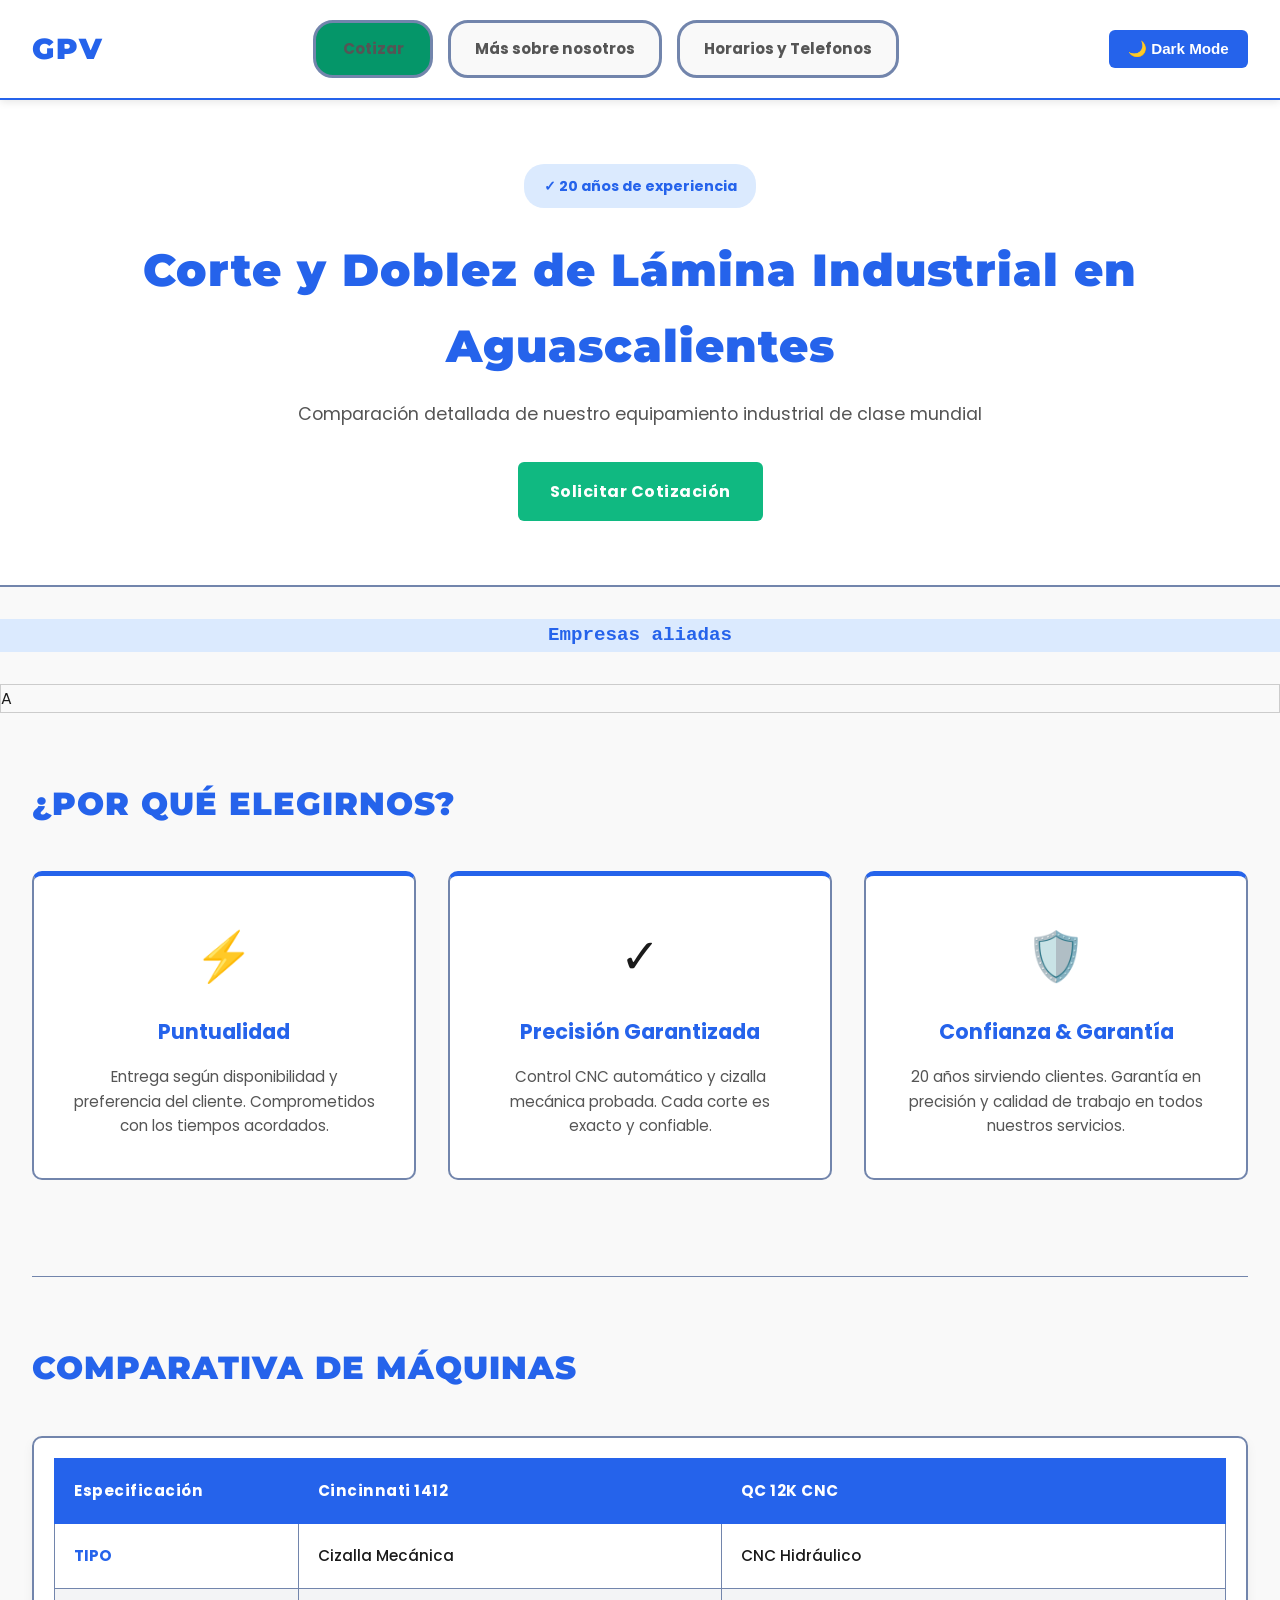
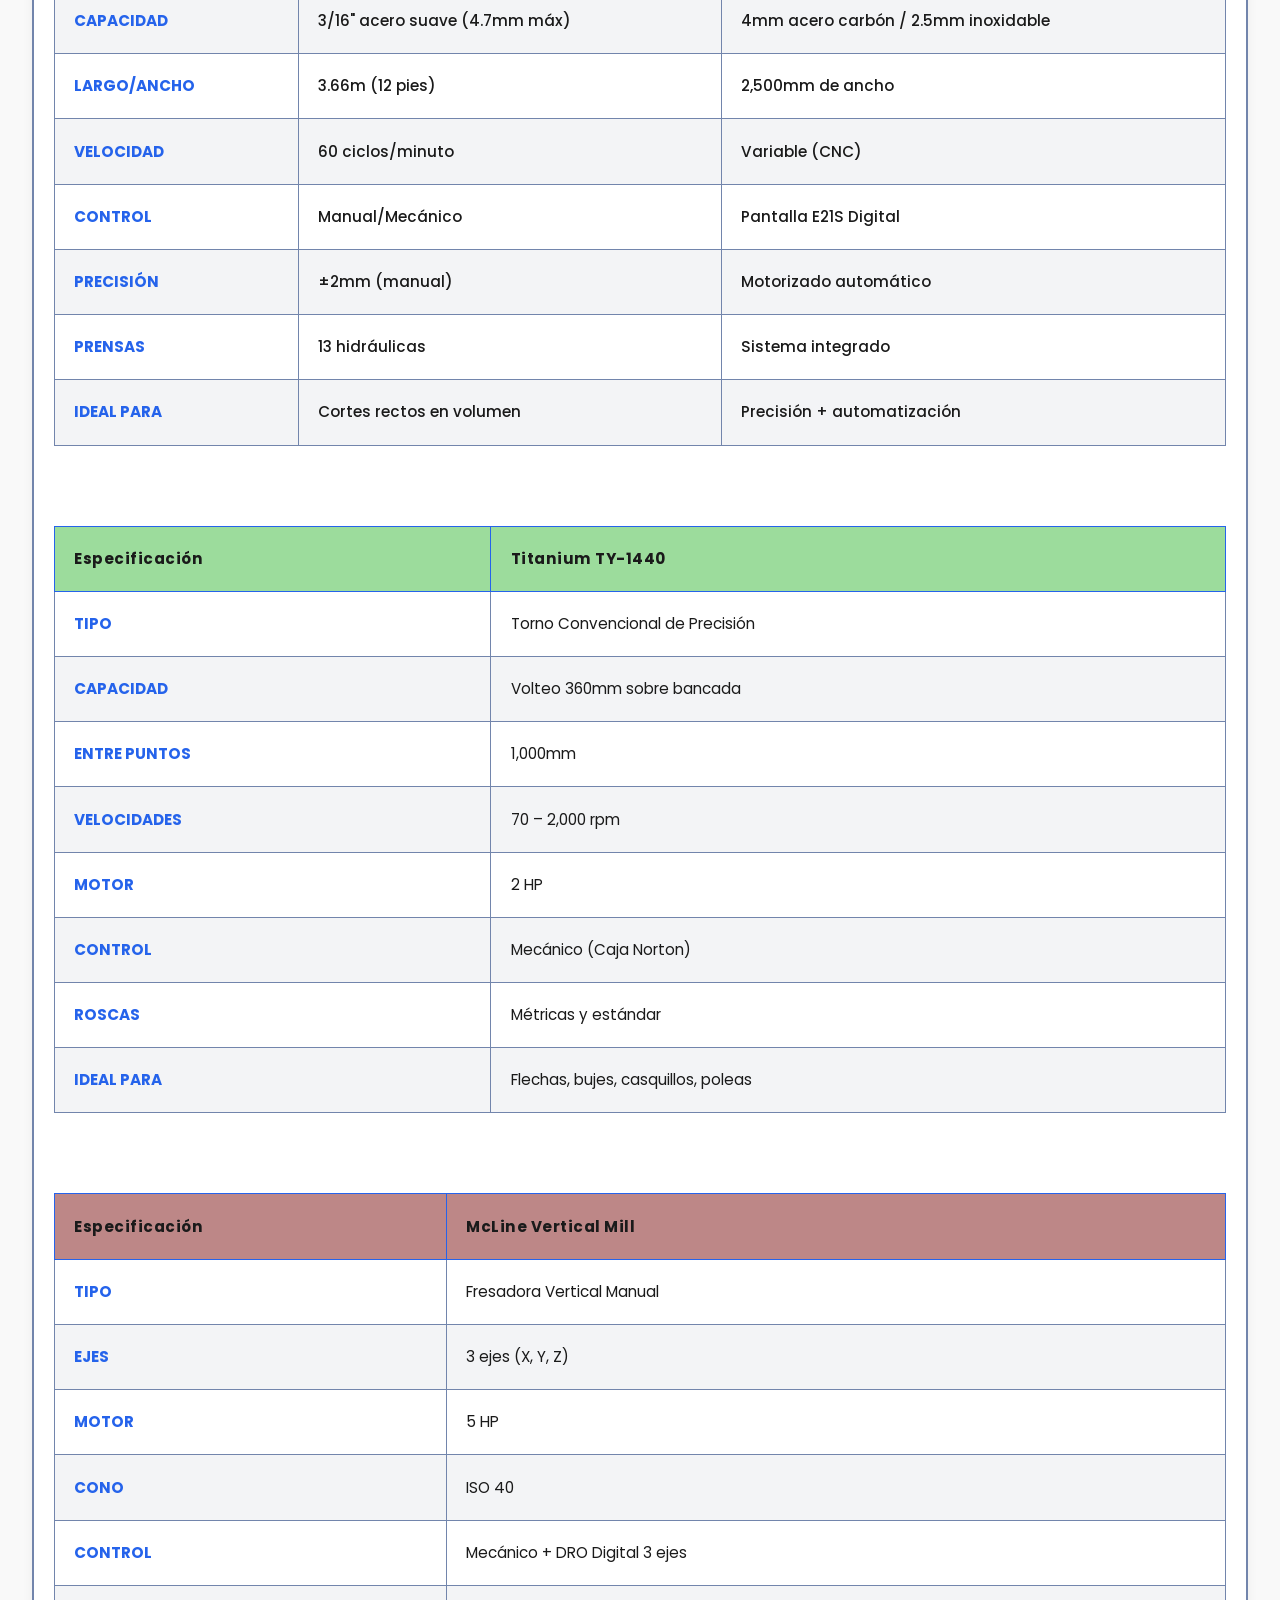
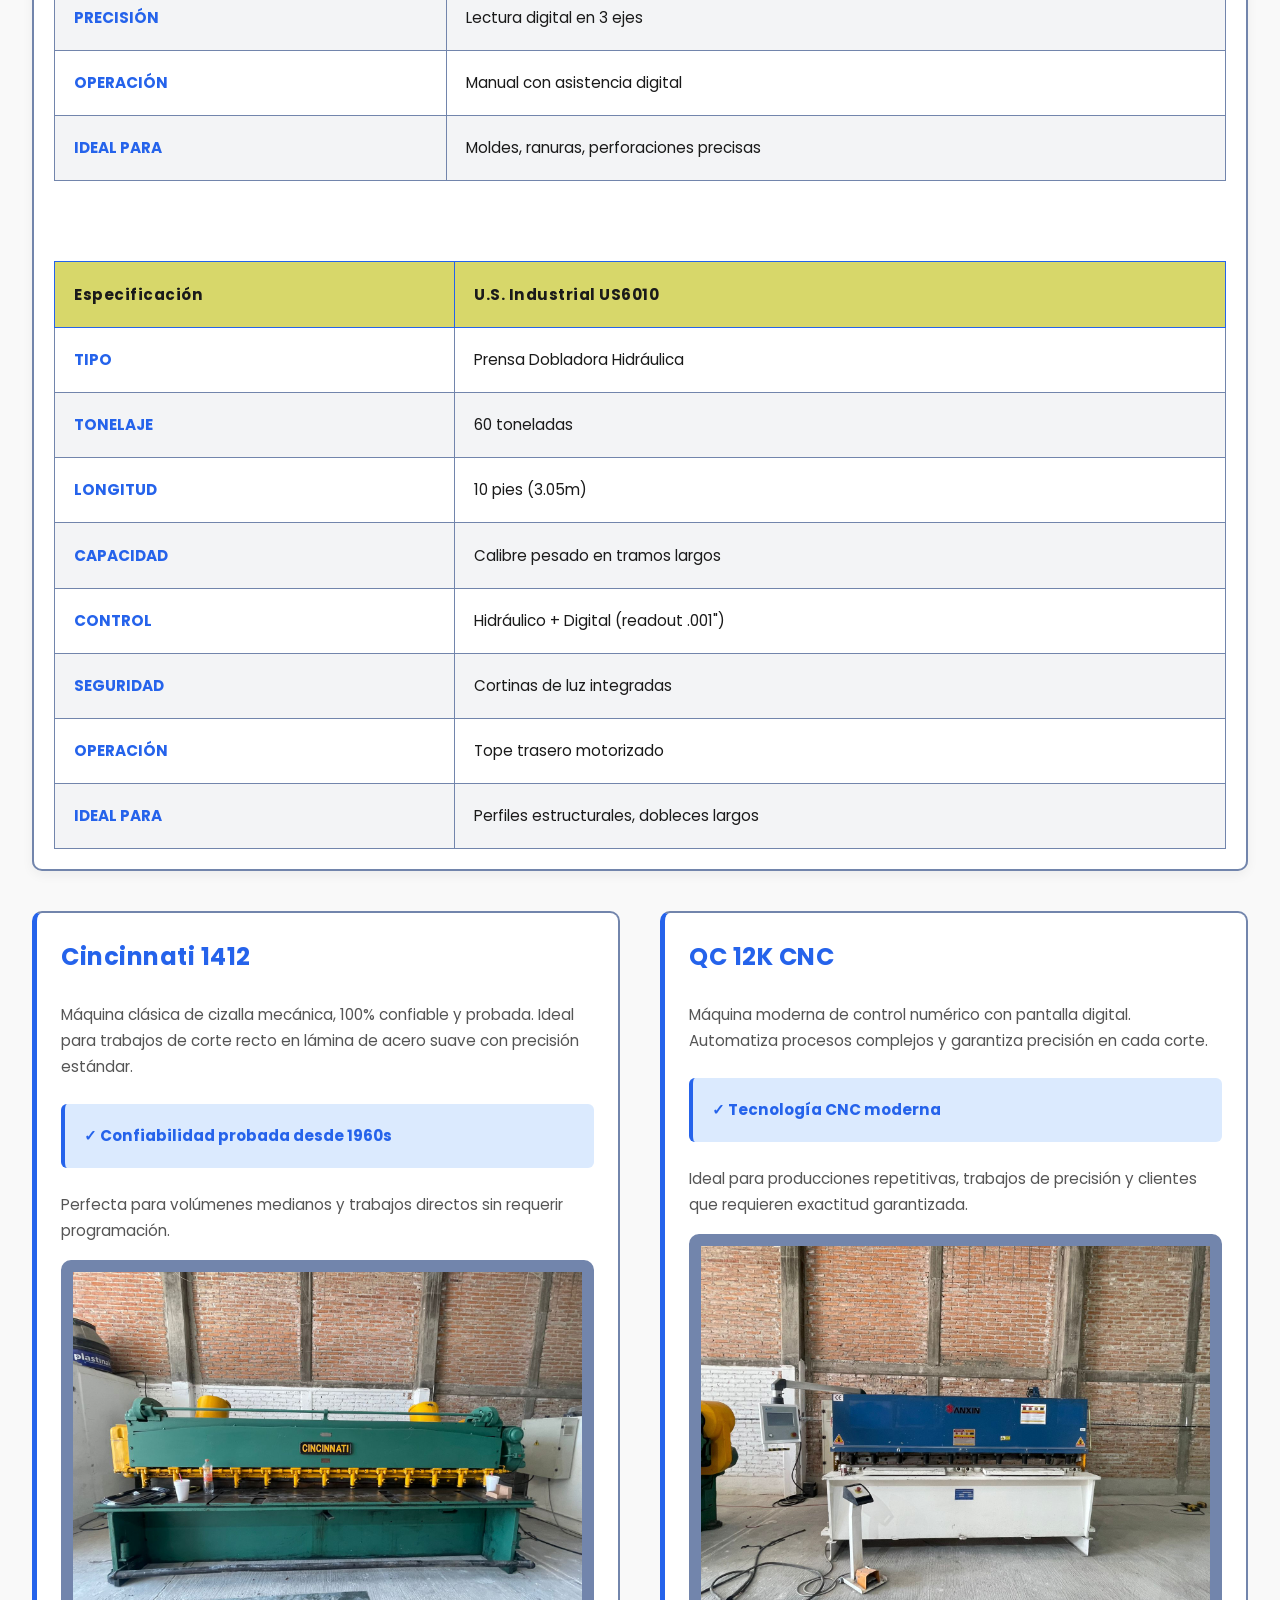
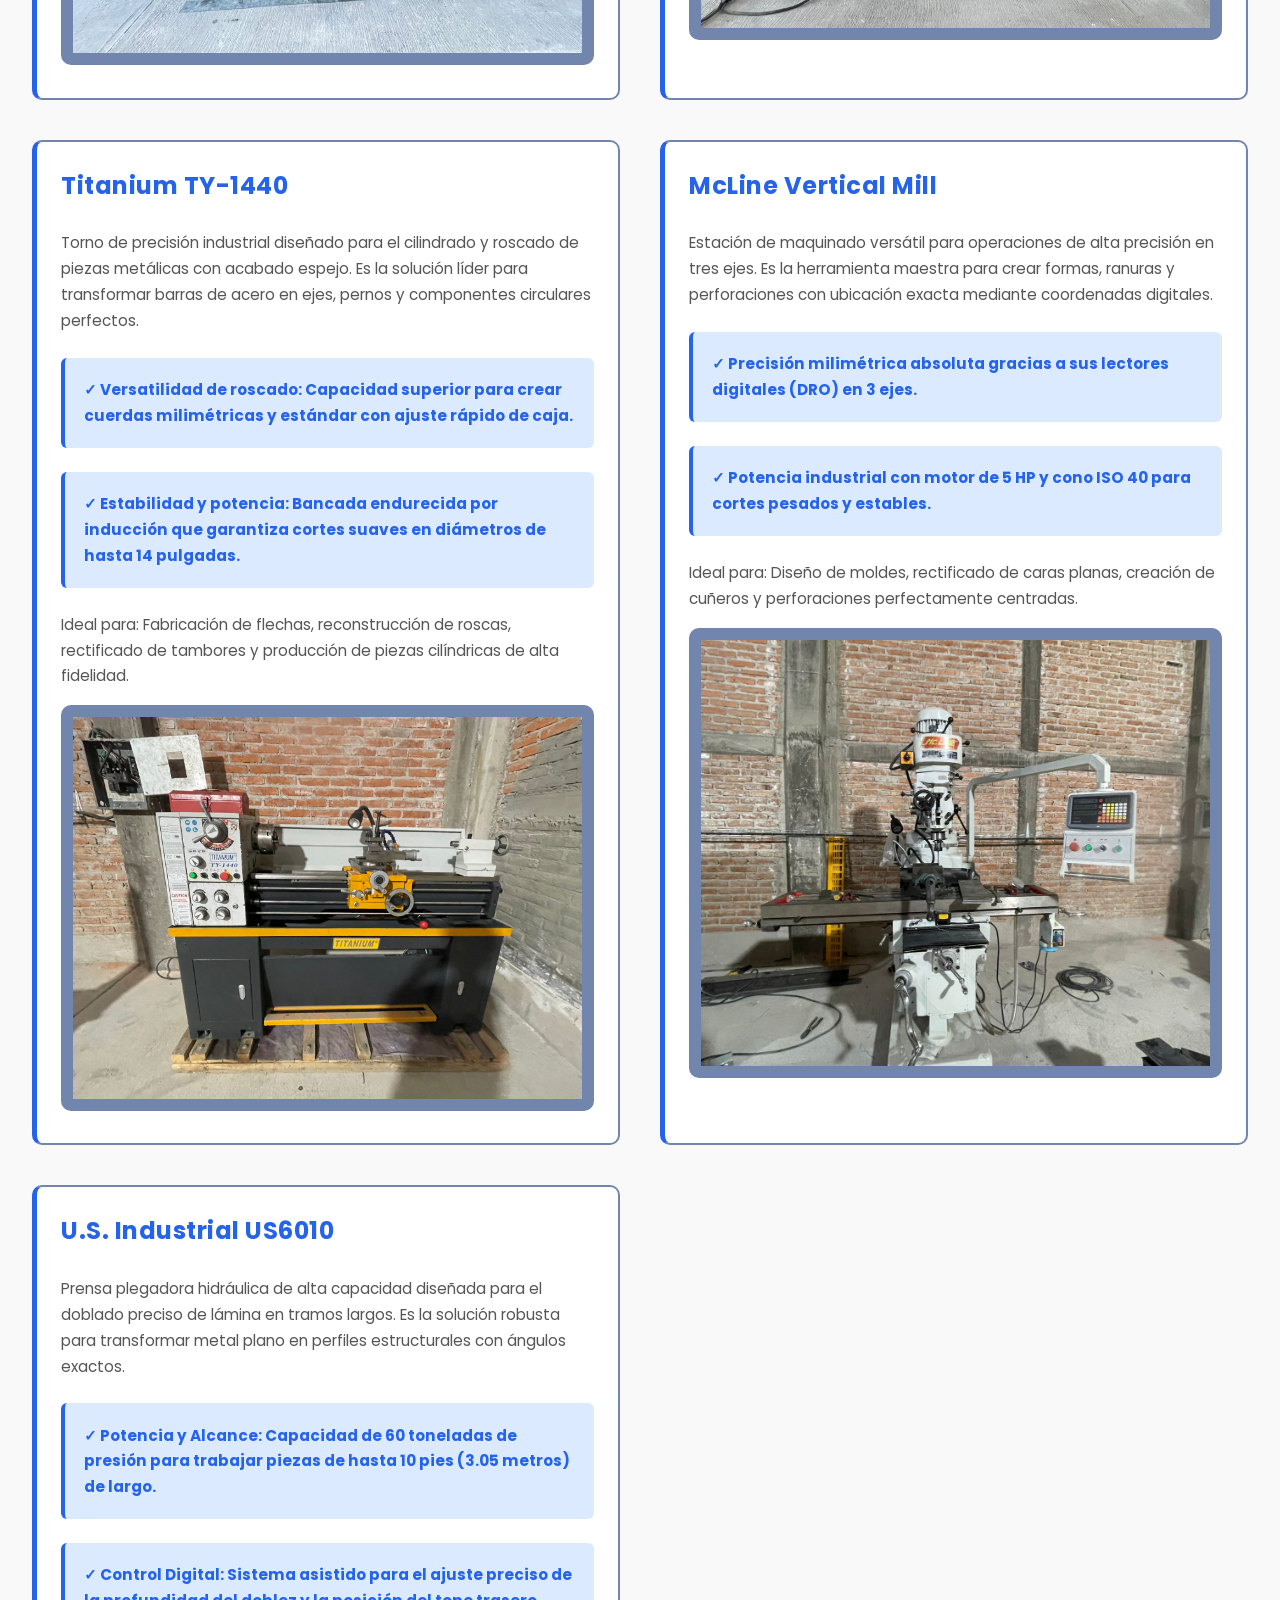
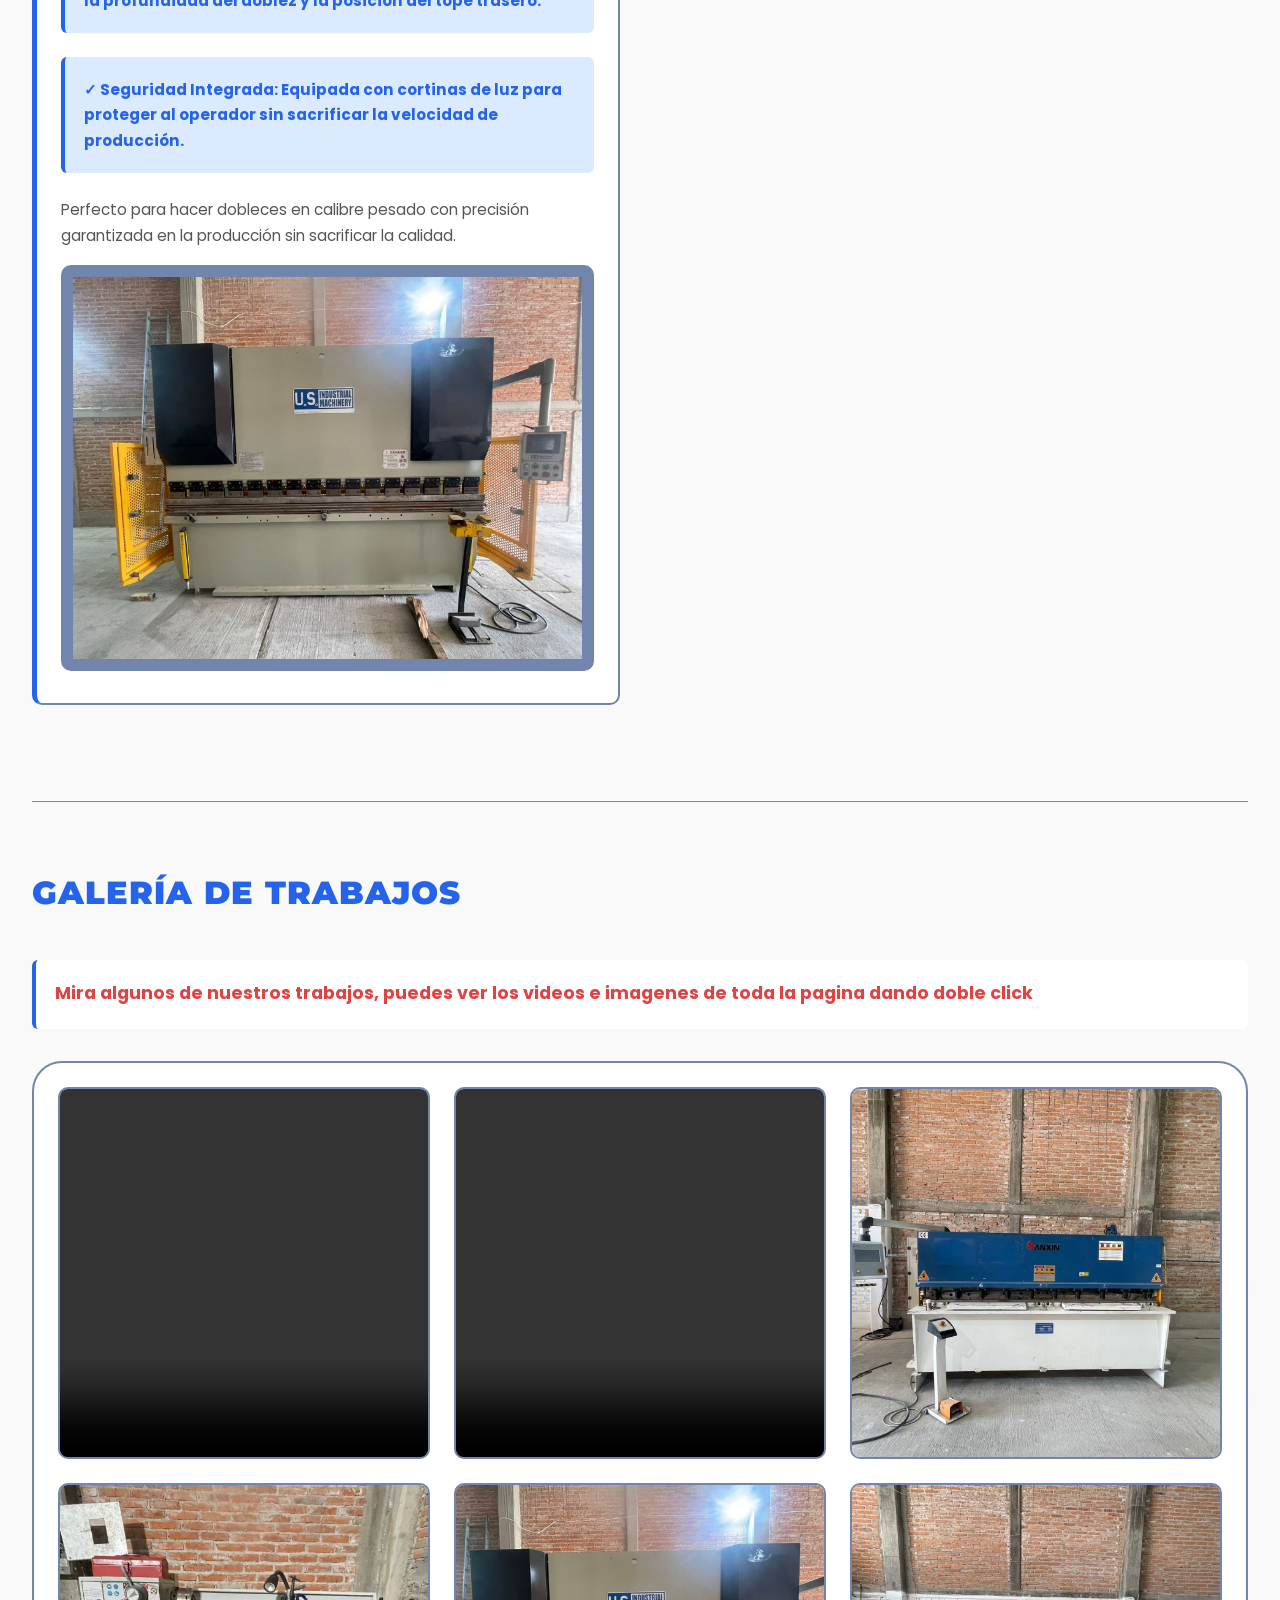
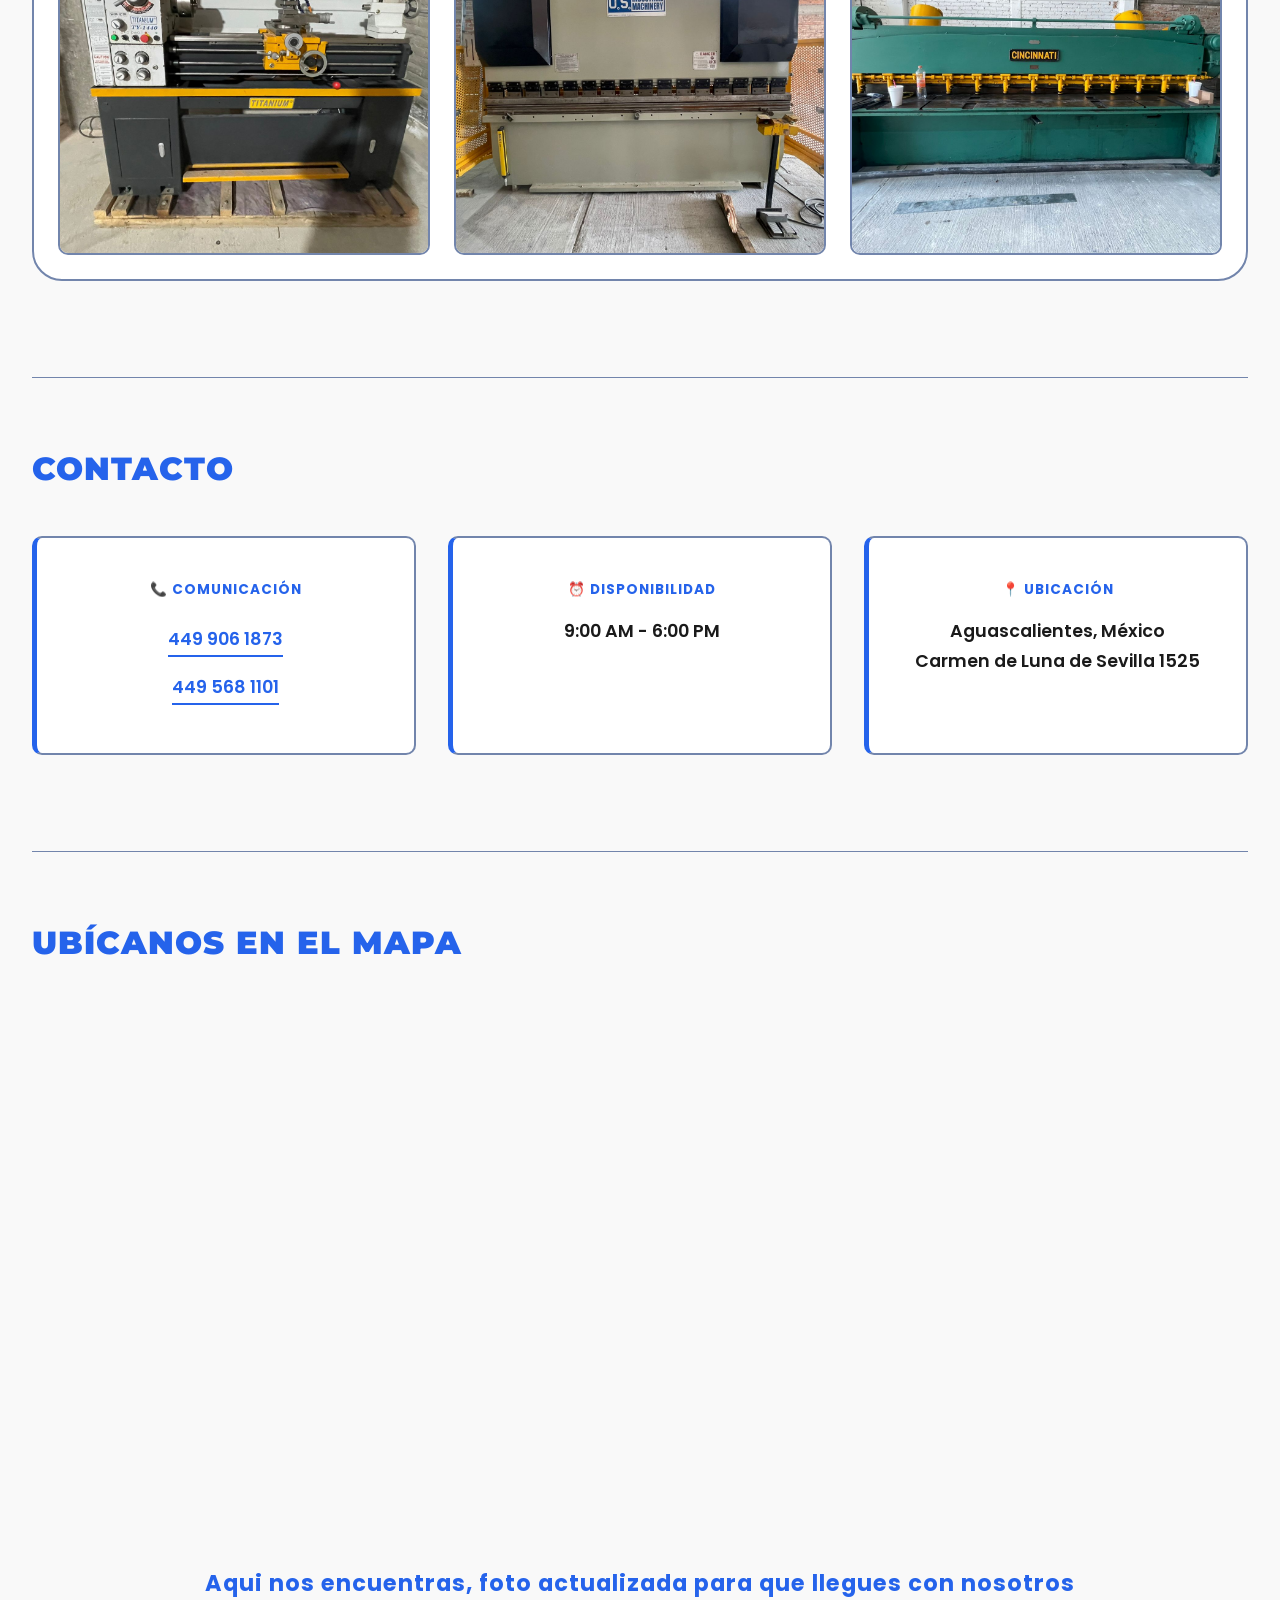
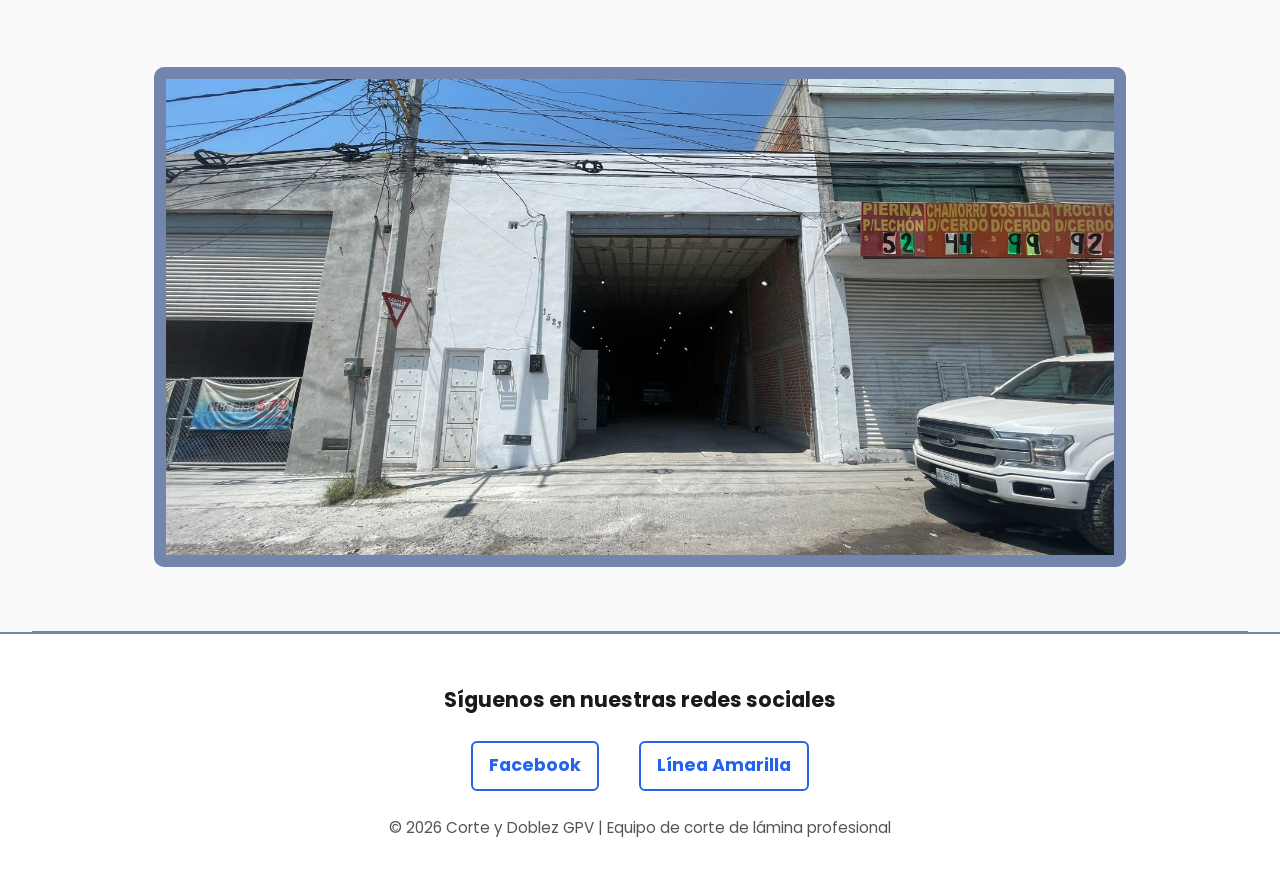
==== commit 146561cc: "Iniciamos marquee pero sin terminar" ====
--- a/index.html
+++ b/index.html
@@ -55,6 +55,7 @@
             <span></span>
             <span></span>
         </button>
+
     </header>
 
     <section class="hero">
@@ -65,6 +66,16 @@
             <a href="/GPVAlmacenForm.html" target="_blank" class="cta">Solicitar Cotización</a>
         </div>
     </section>
+    <p class="empresas-aliadas">Empresas aliadas</p>
+    <div class="marquesina">
+        <p>A</p>
+        <p>B</p>
+        <p>C</p>
+        <p>D</p>
+        <p>E</p>
+        <p>F</p>
+        <p>G</p>
+    </div>
 
     <div class="container">
         <!-- POR QUÉ ELEGIRNOS -->
@@ -361,7 +372,8 @@
         <!-- GALERÍA DE TRABAJOS -->
         <section>
             <h2>Galería de Trabajos</h2>
-            <p class="galeria-parrafo">Mira algunos de nuestros trabajos, puedes ver los videos e imagenes de toda la pagina dando doble click</>
+            <p class="galeria-parrafo">Mira algunos de nuestros trabajos, puedes ver los videos e imagenes de toda la
+                pagina dando doble click</>
             <div class="gallery">
                 <div class="gallery-item">
                     <video class="video-galeria" width="640" height="360" controls>
--- a/styles.css
+++ b/styles.css
@@ -245,6 +245,39 @@
     font-weight: 900;
 }
 
+.empresas-aliadas {
+    font-family: 'Courier New', Courier, monospace;
+    font-size: 1.2rem;
+    font-weight: 700;
+    color: var(--accent);
+    text-align: center;
+    margin: 2rem 0;
+    background-color: var(--accent-light);
+}
+.marquesina {
+  width: 100%;
+  border:none;
+  overflow: hidden; /* Oculta el texto cuando sale del contenedor */
+  border: 1px solid #ccc;
+  white-space: nowrap; /* Evita que el texto salte de línea */
+}
+
+.marquesina p {
+  display: inline-block;
+  padding-right: 100%; /* Empuja el texto para que empiece fuera a la izquierda */
+  animation: mover-izq-a-der 7s linear infinite;
+}
+
+@keyframes mover-izq-a-der {
+  0% {
+    transform: translateX(-100%); /* Inicia fuera a la izquierda */
+  }
+  100% {
+    transform: translateX(100%); /* Termina fuera a la derecha */
+  }
+}   
+
+
 /* POR QUÉ ELEGIRNOS */
 .why-us-grid {
     display: grid;
@@ -735,7 +768,7 @@
         left: 50%;
         transform: translateX(-50%);
         z-index: 2003;
-       
+
     }
 
     .nav-hamburger span {
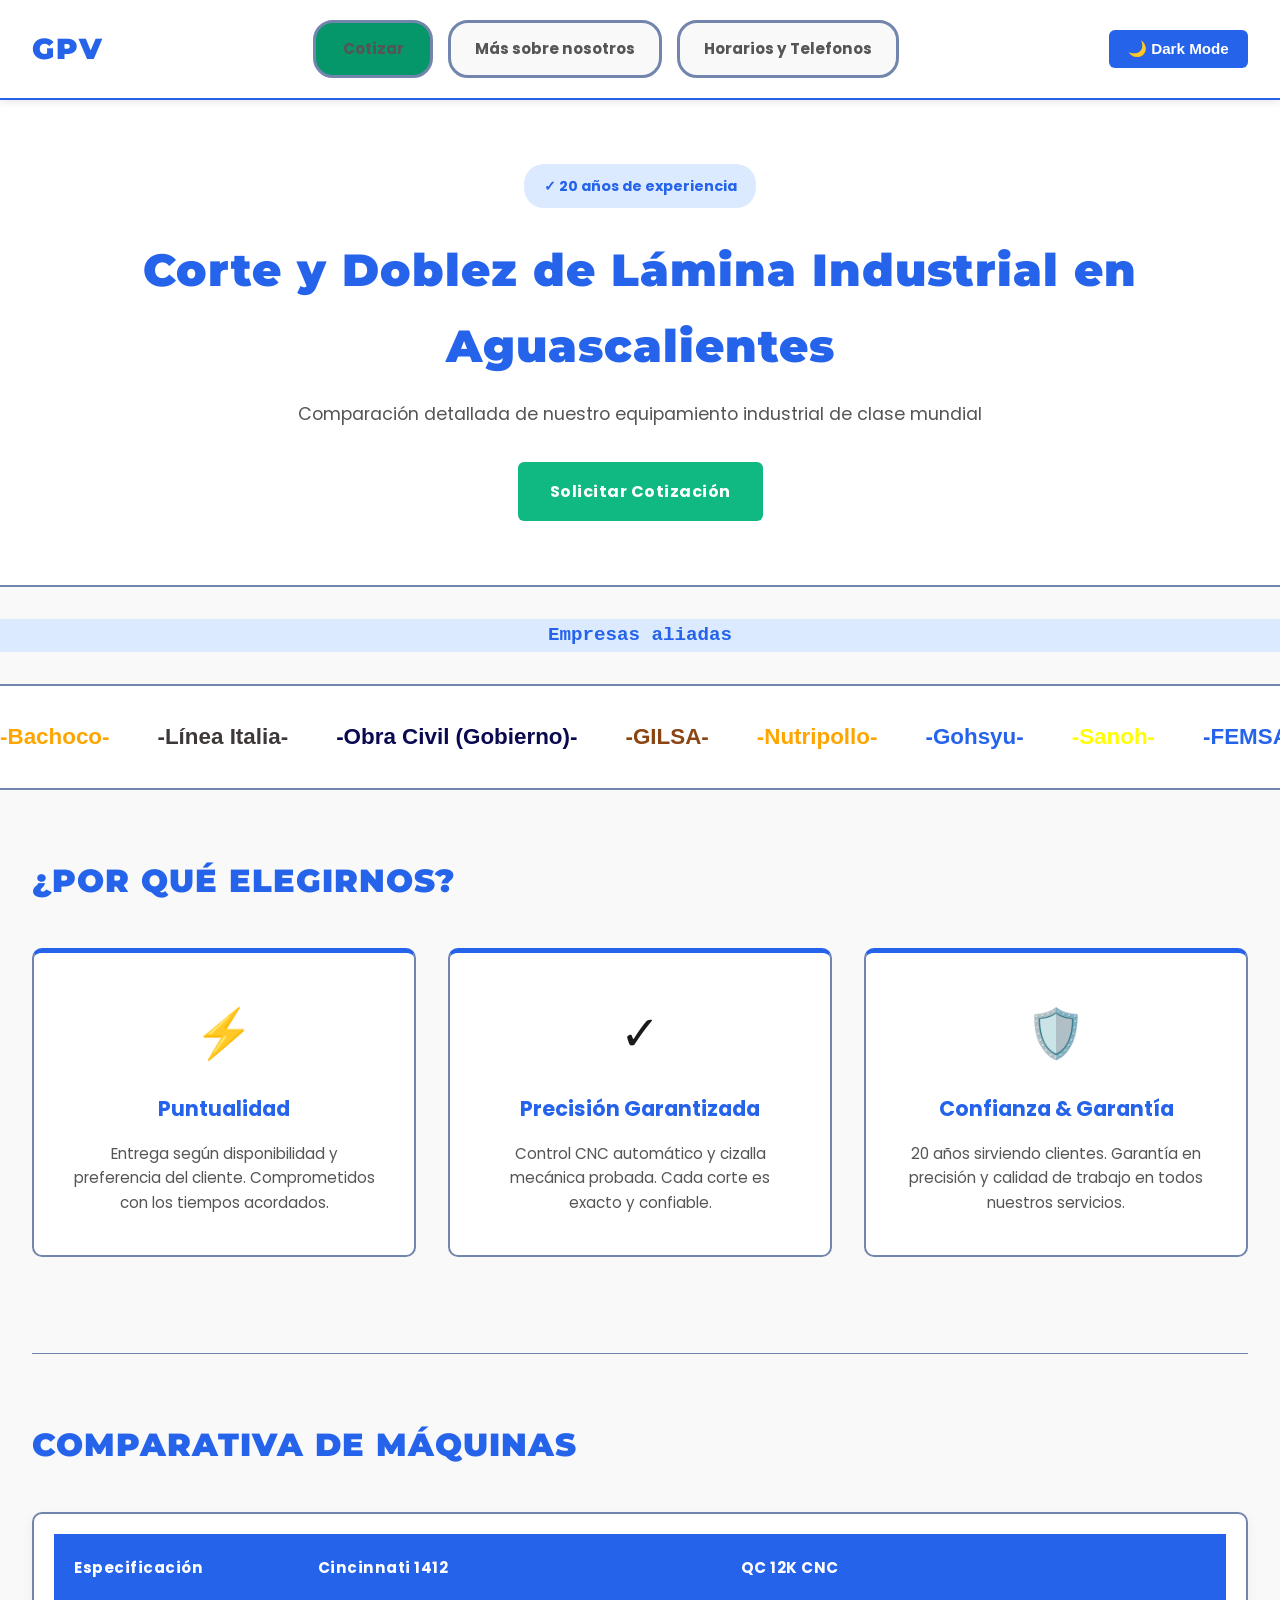
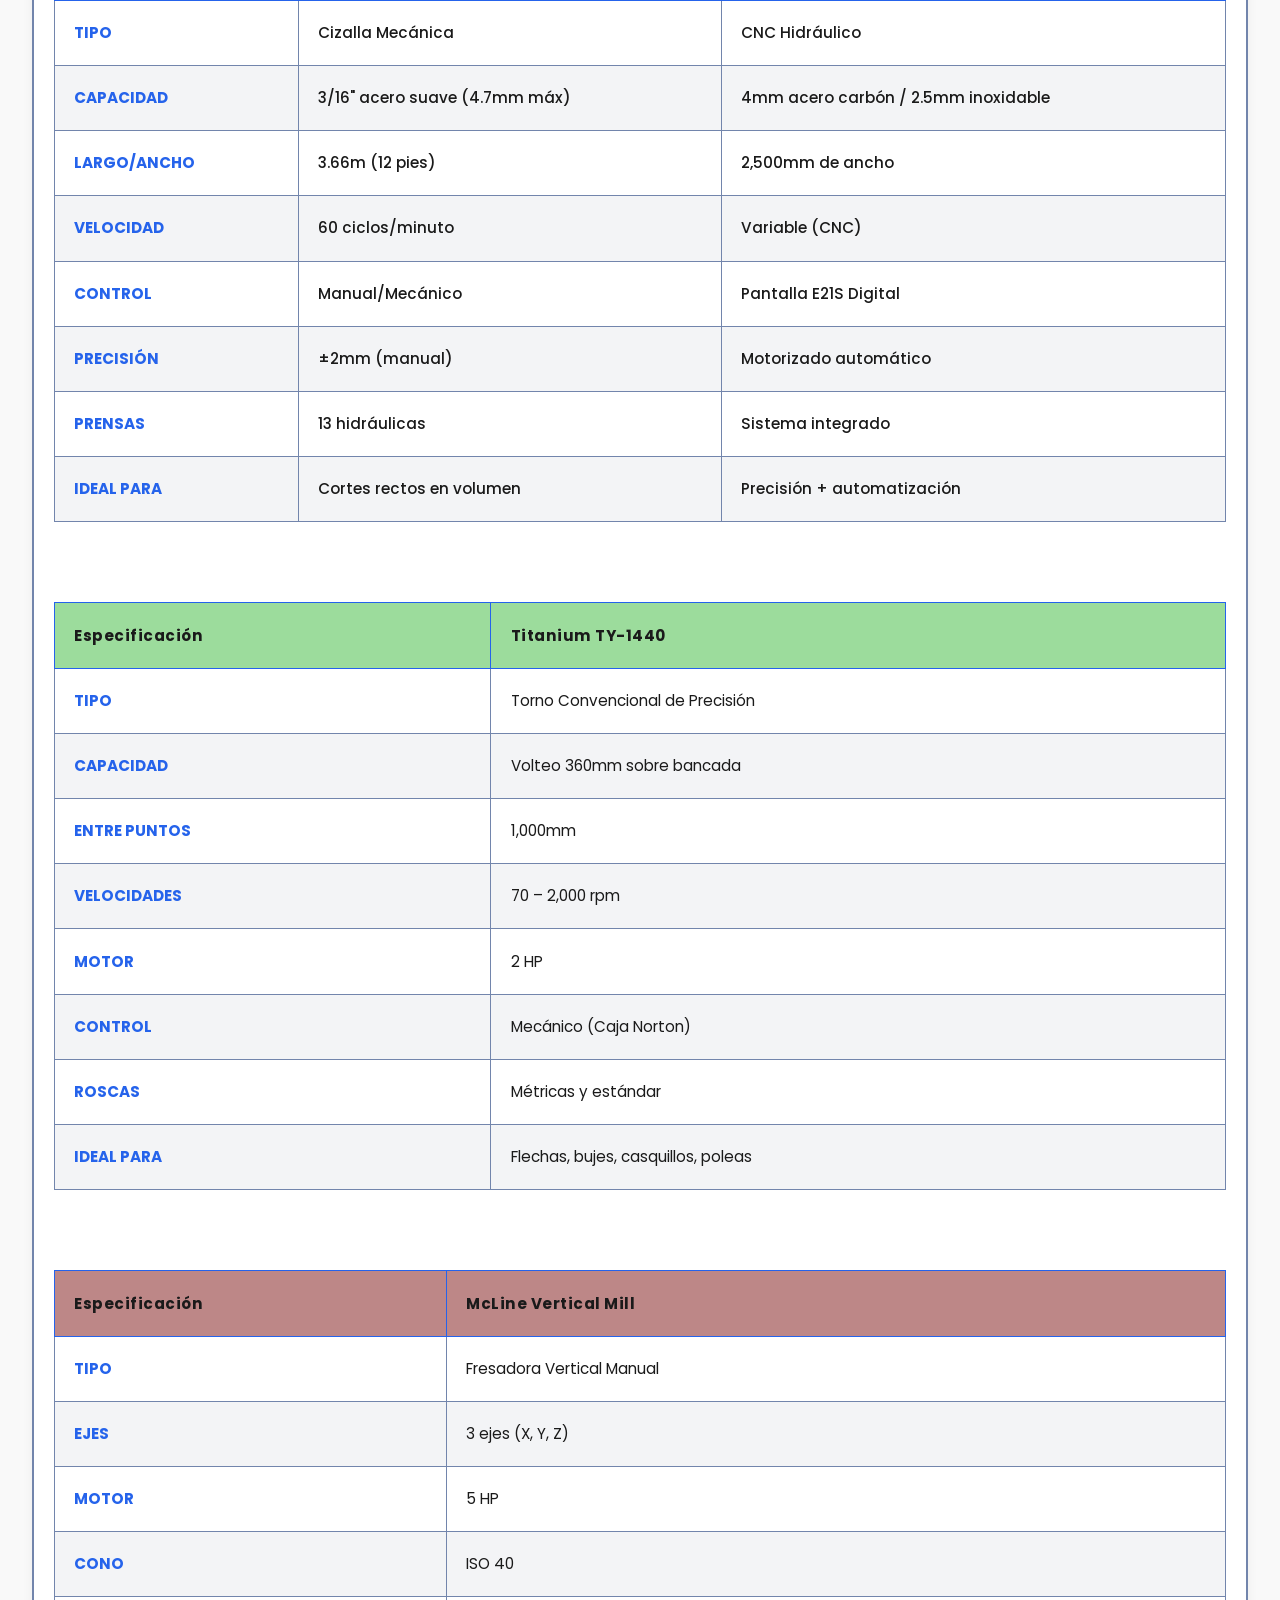
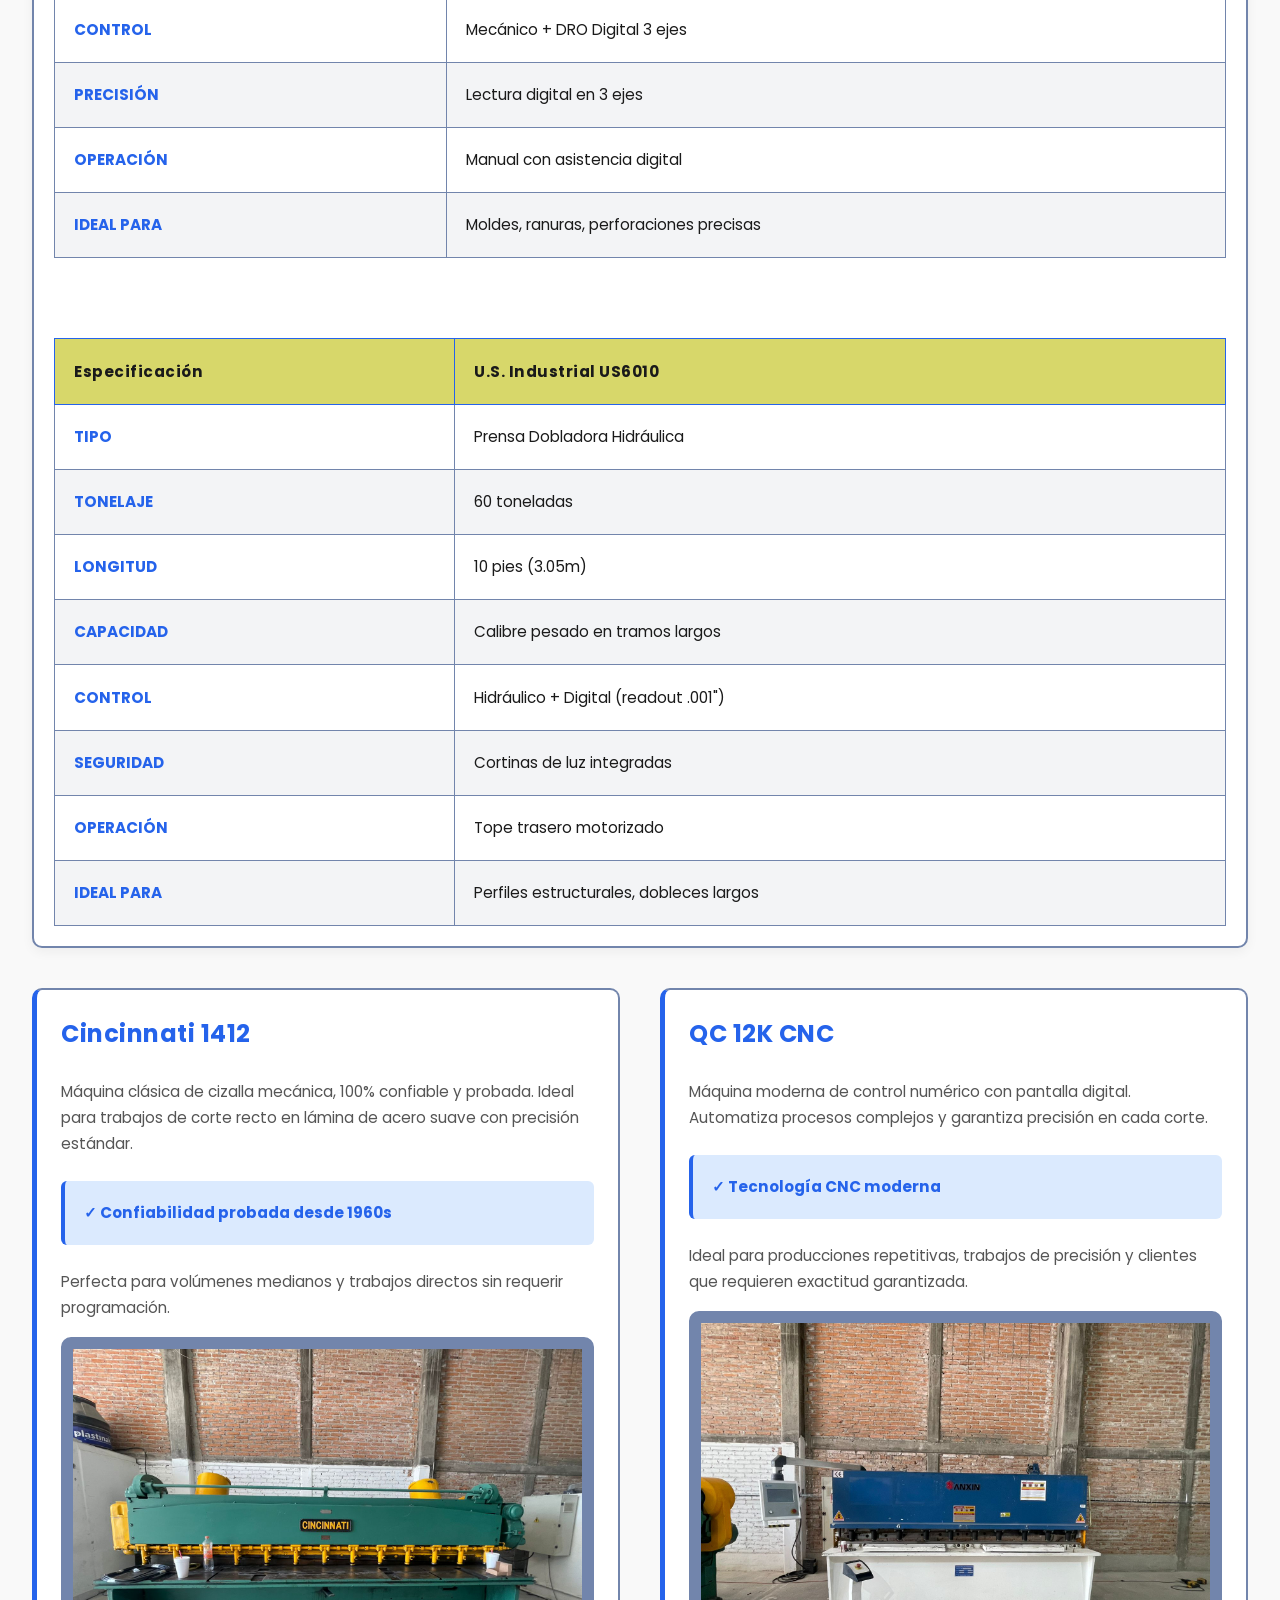
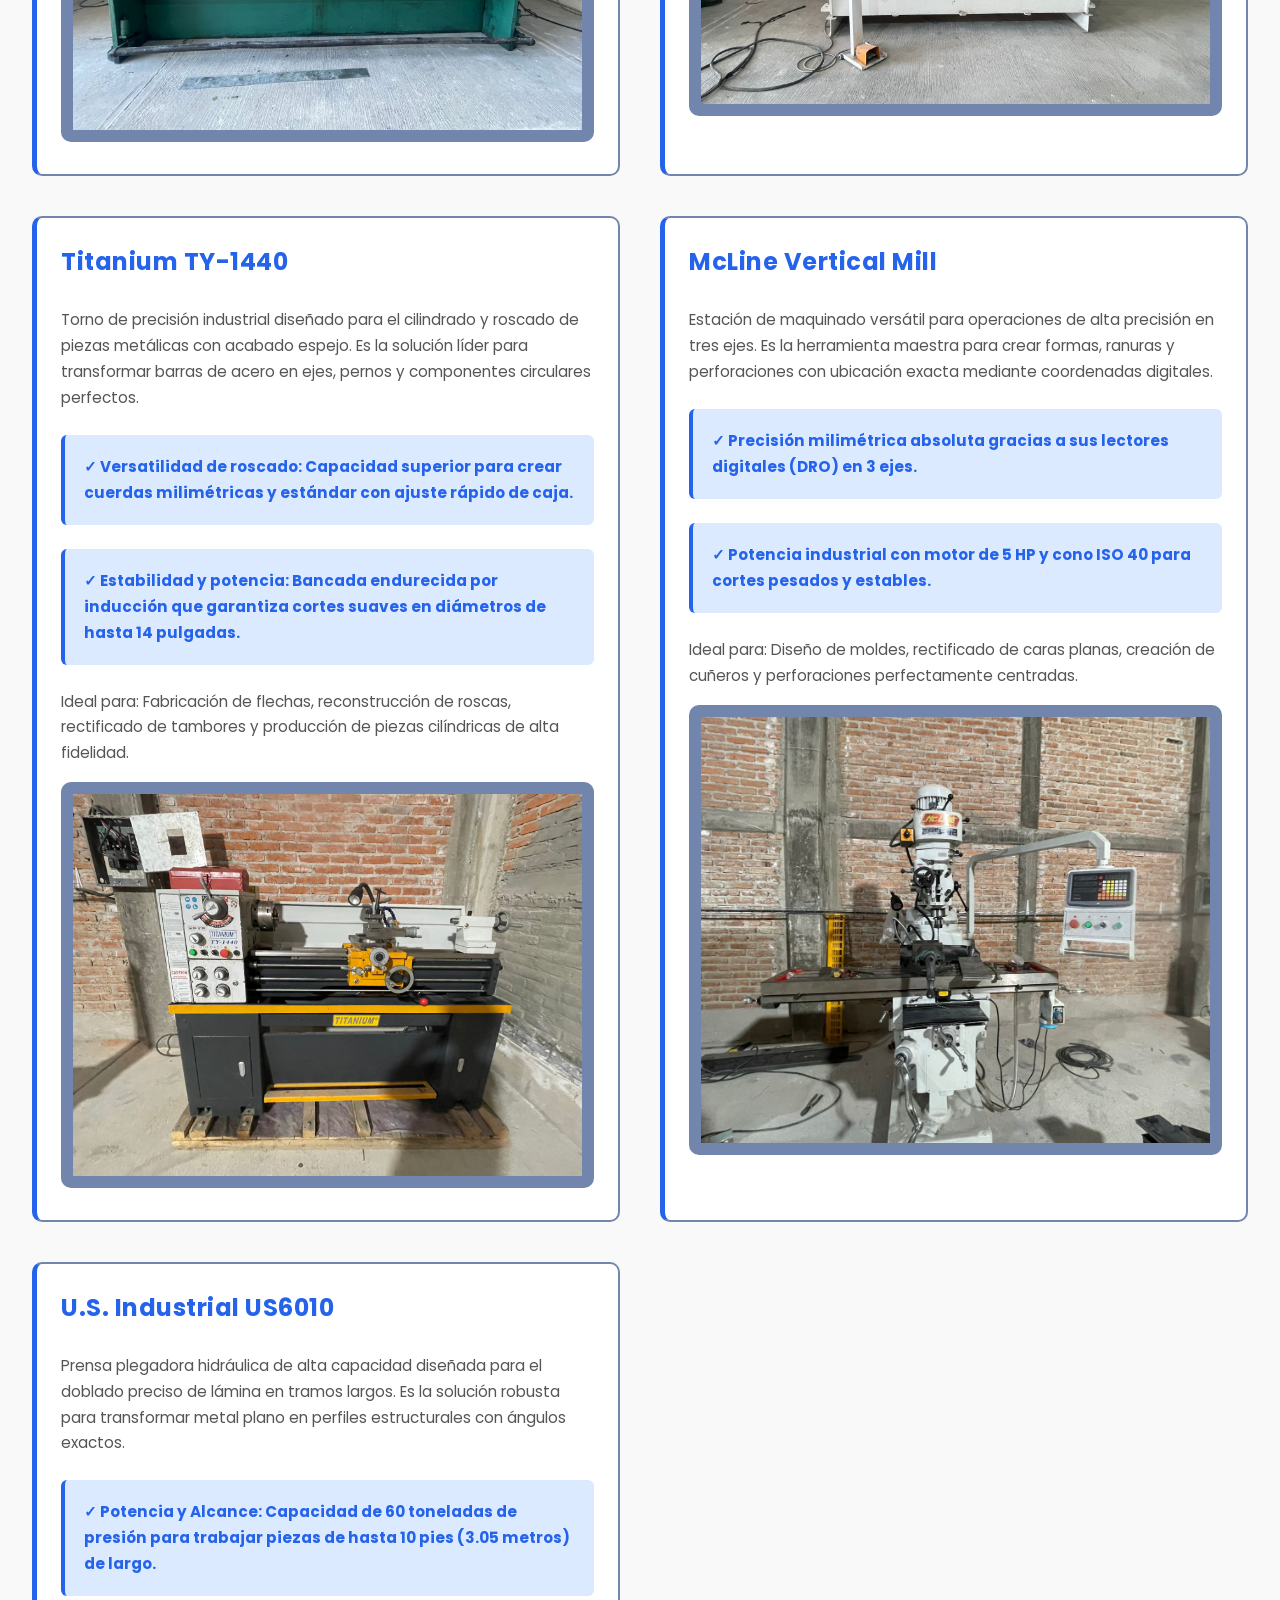
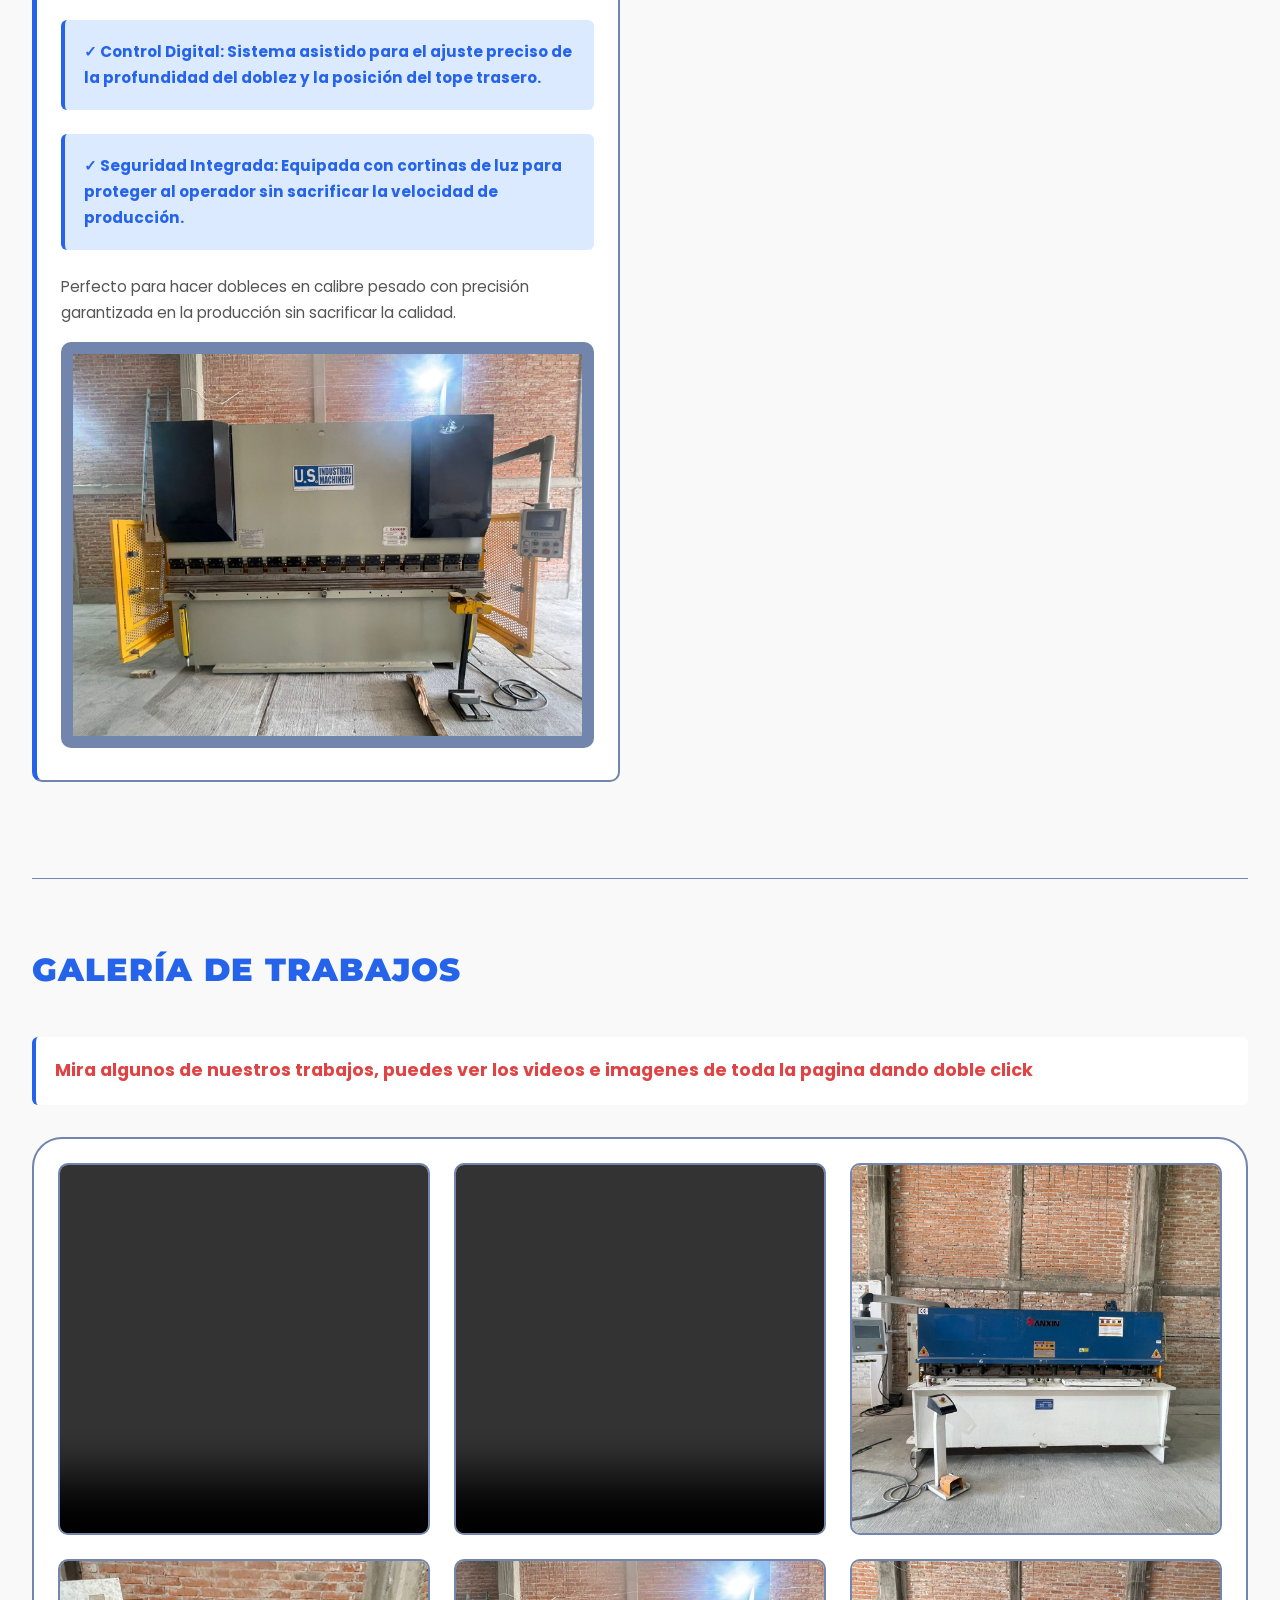
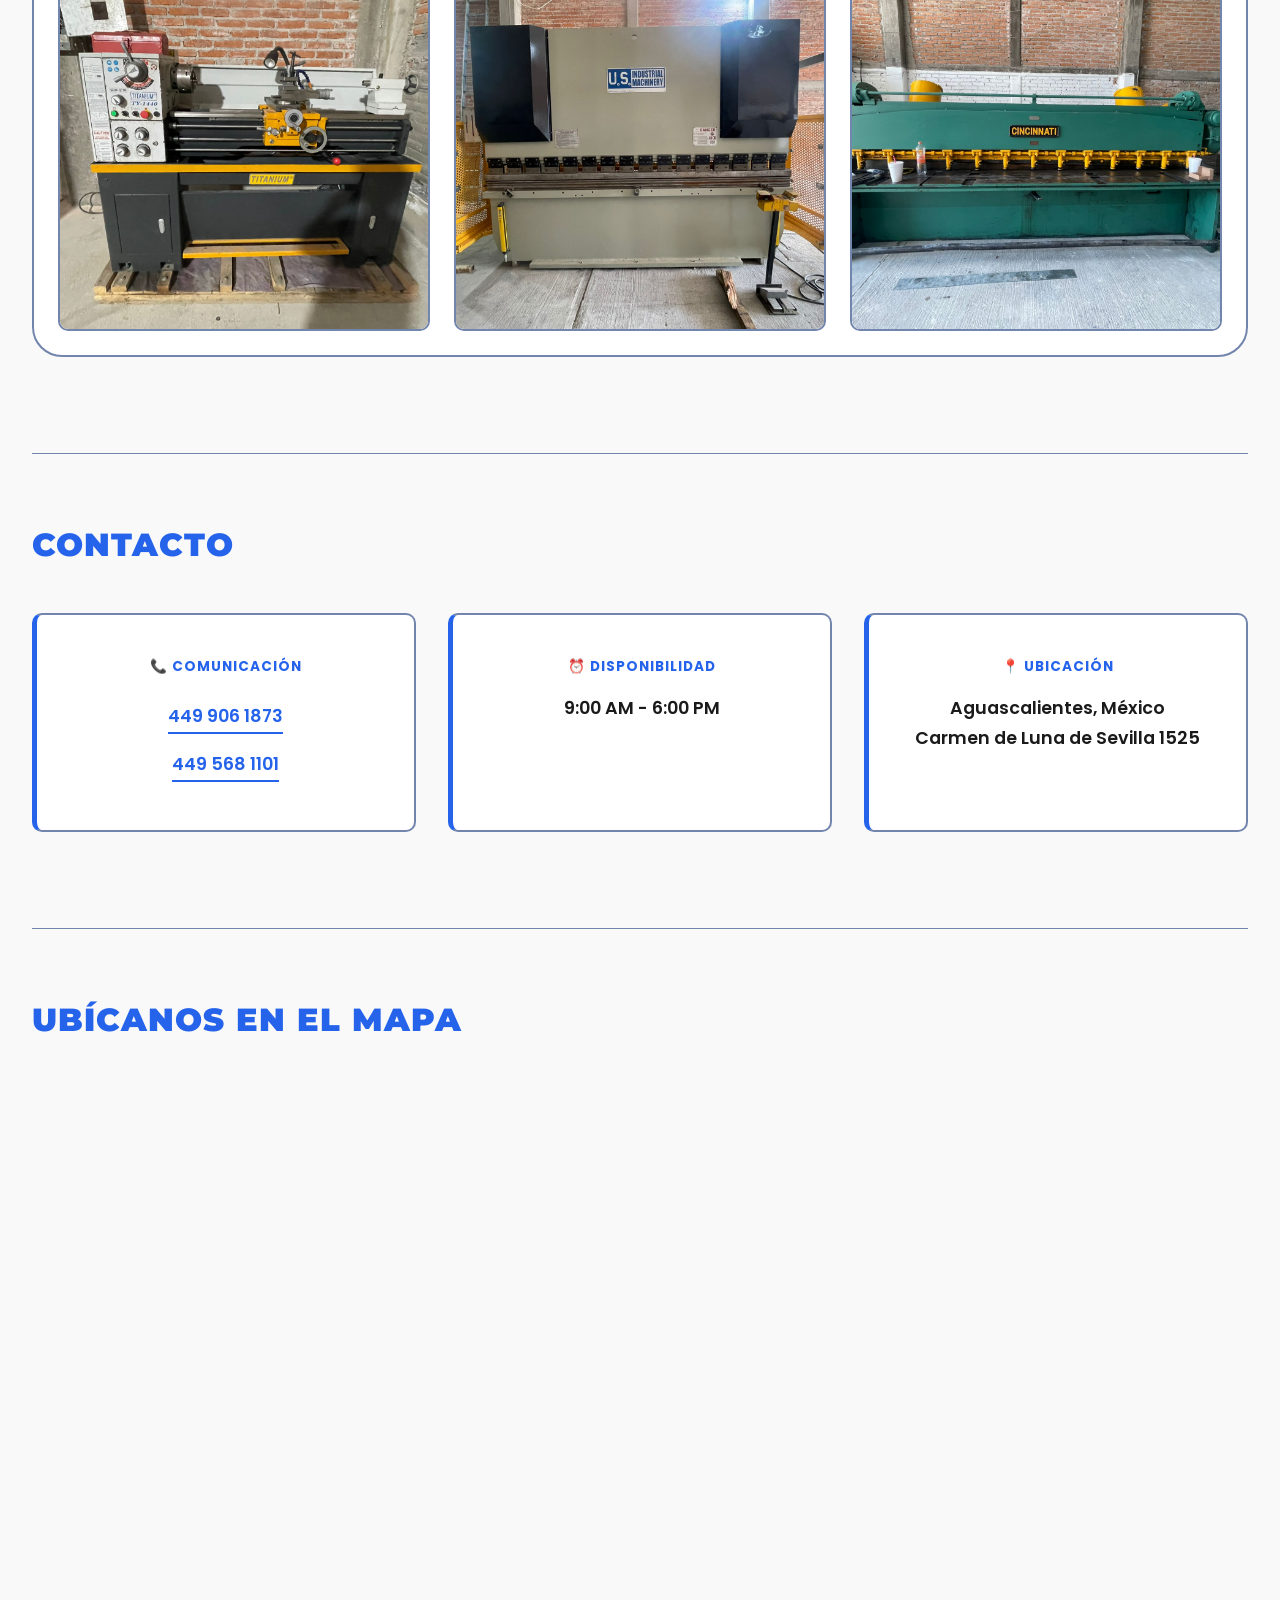
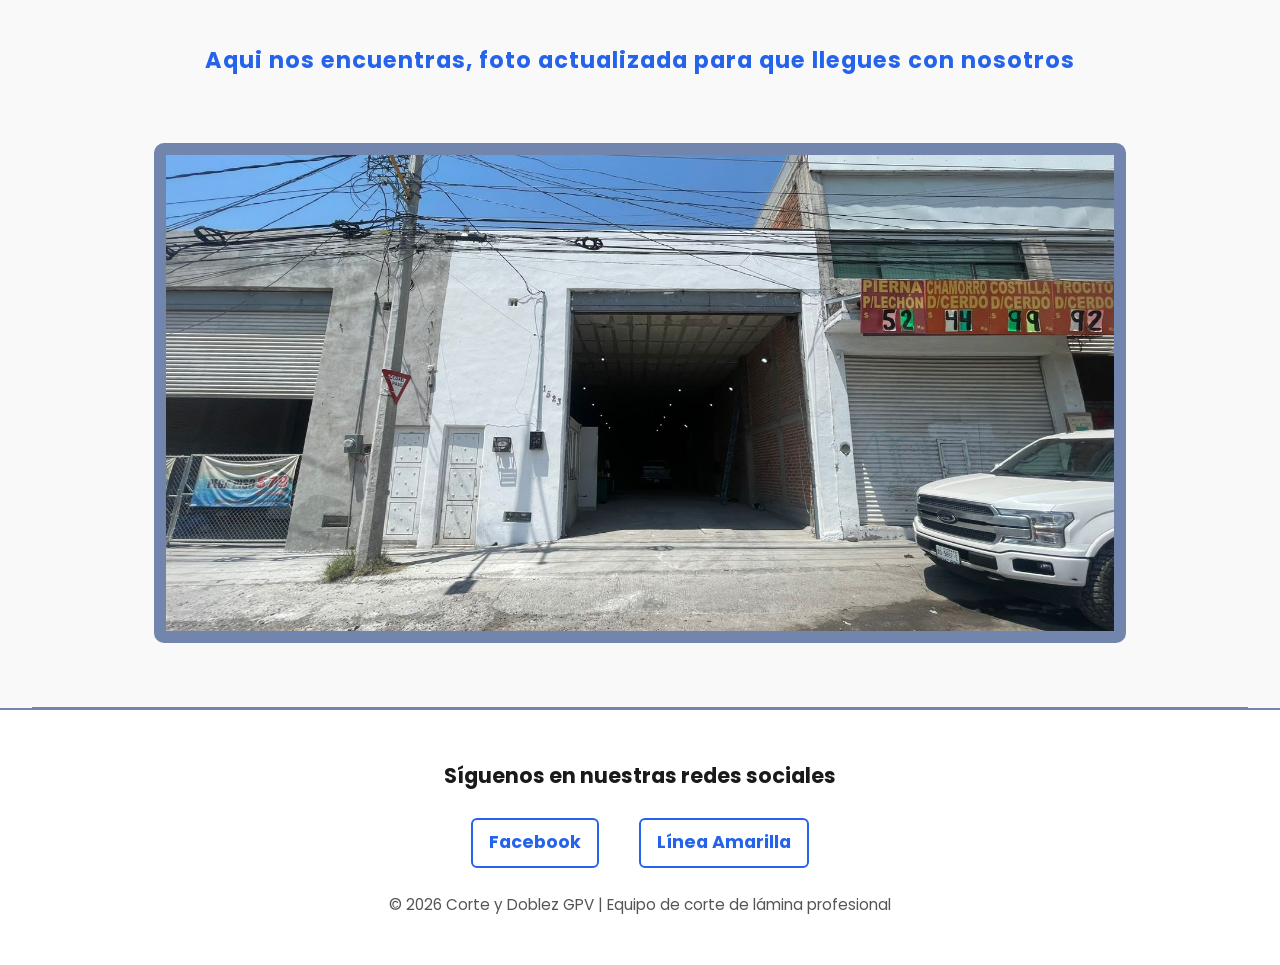
==== commit 037f31ad: "Cambios y agregamos un marquee" ====
--- a/index.html
+++ b/index.html
@@ -66,16 +66,22 @@
             <a href="/GPVAlmacenForm.html" target="_blank" class="cta">Solicitar Cotización</a>
         </div>
     </section>
-    <p class="empresas-aliadas">Empresas aliadas</p>
-    <div class="marquesina">
-        <p>A</p>
-        <p>B</p>
-        <p>C</p>
-        <p>D</p>
-        <p>E</p>
-        <p>F</p>
-        <p>G</p>
-    </div>
+    
+   <p class="empresas-aliadas">Empresas aliadas</p>
+<div class="marquee-container">
+  <div class="marquee-track">
+    <span class="marquee-item "><Span class="naranja">-Bachoco-</Span></span>
+    <span class="marquee-item"><Span class="negro">-Línea Italia-</Span></span>
+    <span class="marquee-item"><Span class="azul">-Obra Civil (Gobierno)-</Span></span>
+    <span class="marquee-item"><Span class="cafe">-GILSA-</Span></span>
+    <span class="marquee-item"><Span class="verde">-Nutripollo-</Span></span>
+    <span class="marquee-item"><Span class="rojo">-Gohsyu-</Span></span>
+    <span class="marquee-item"><Span class="amarillo">-Sanoh-</Span></span>
+    <span class="marquee-item"><Span class="rojo">-FEMSA-</Span></span>
+    <span class="marquee-item"><Span class="azul-oscuro">-Honda-</Span></span>
+    <span class="marquee-item"><Span class="cafe-oscuro">-Municipio de Aguascalientes-</Span></span>
+  </div>
+</div>
 
     <div class="container">
         <!-- POR QUÉ ELEGIRNOS -->
--- a/styles.css
+++ b/styles.css
@@ -254,28 +254,78 @@
     margin: 2rem 0;
     background-color: var(--accent-light);
 }
-.marquesina {
-  width: 100%;
-  border:none;
-  overflow: hidden; /* Oculta el texto cuando sale del contenedor */
-  border: 1px solid #ccc;
-  white-space: nowrap; /* Evita que el texto salte de línea */
-}
-
-.marquesina p {
-  display: inline-block;
-  padding-right: 100%; /* Empuja el texto para que empiece fuera a la izquierda */
-  animation: mover-izq-a-der 7s linear infinite;
-}
-
-@keyframes mover-izq-a-der {
-  0% {
-    transform: translateX(-100%); /* Inicia fuera a la izquierda */
-  }
-  100% {
-    transform: translateX(100%); /* Termina fuera a la derecha */
-  }
-}   
+
+/* MARQUEE INFINITO */
+.marquee-container {
+    width: 100%;
+    overflow: hidden;
+    background: var(--bg-secondary);
+    padding: 2rem 0;
+    border-top: 2px solid var(--border);
+    border-bottom: 2px solid var(--border);
+}
+
+.marquee-track {
+    display: flex;
+    gap: 3rem;
+    animation: scroll-marquee 15s linear infinite;
+    width: fit-content;
+}
+
+.marquee-item .naranja{
+    color: orange;
+}
+
+.marquee-item .negro{
+    color: rgb(63, 56, 56);
+}
+
+.marquee-item .azul{
+    color: rgb(9, 9, 80);
+}
+
+.marquee-item .cafe{
+    color: #8B4513;
+}
+
+.marquee-item .verde{
+    color: green;
+}
+
+.marquee-item .amarillo{
+    color: yellow;
+}
+
+
+.marquee-item .azul-oscuro{
+    color: rgb(3, 3, 43);
+}
+
+.marquee-item .cafe-oscuro{
+    color: rgb(78, 44, 6);
+}
+
+
+.marquee-item .verde{
+    color: orange;
+}
+
+.marquee-item {
+    font-size: 1.4rem;
+    font-weight: 800;
+    color: var(--accent);
+    white-space: nowrap;
+    flex-shrink: 0;
+}
+
+@keyframes scroll-marquee {
+    from {
+        transform: translateX(0);
+    }
+    to {
+        transform: translateX(-50%);
+    }
+}
 
 
 /* POR QUÉ ELEGIRNOS */
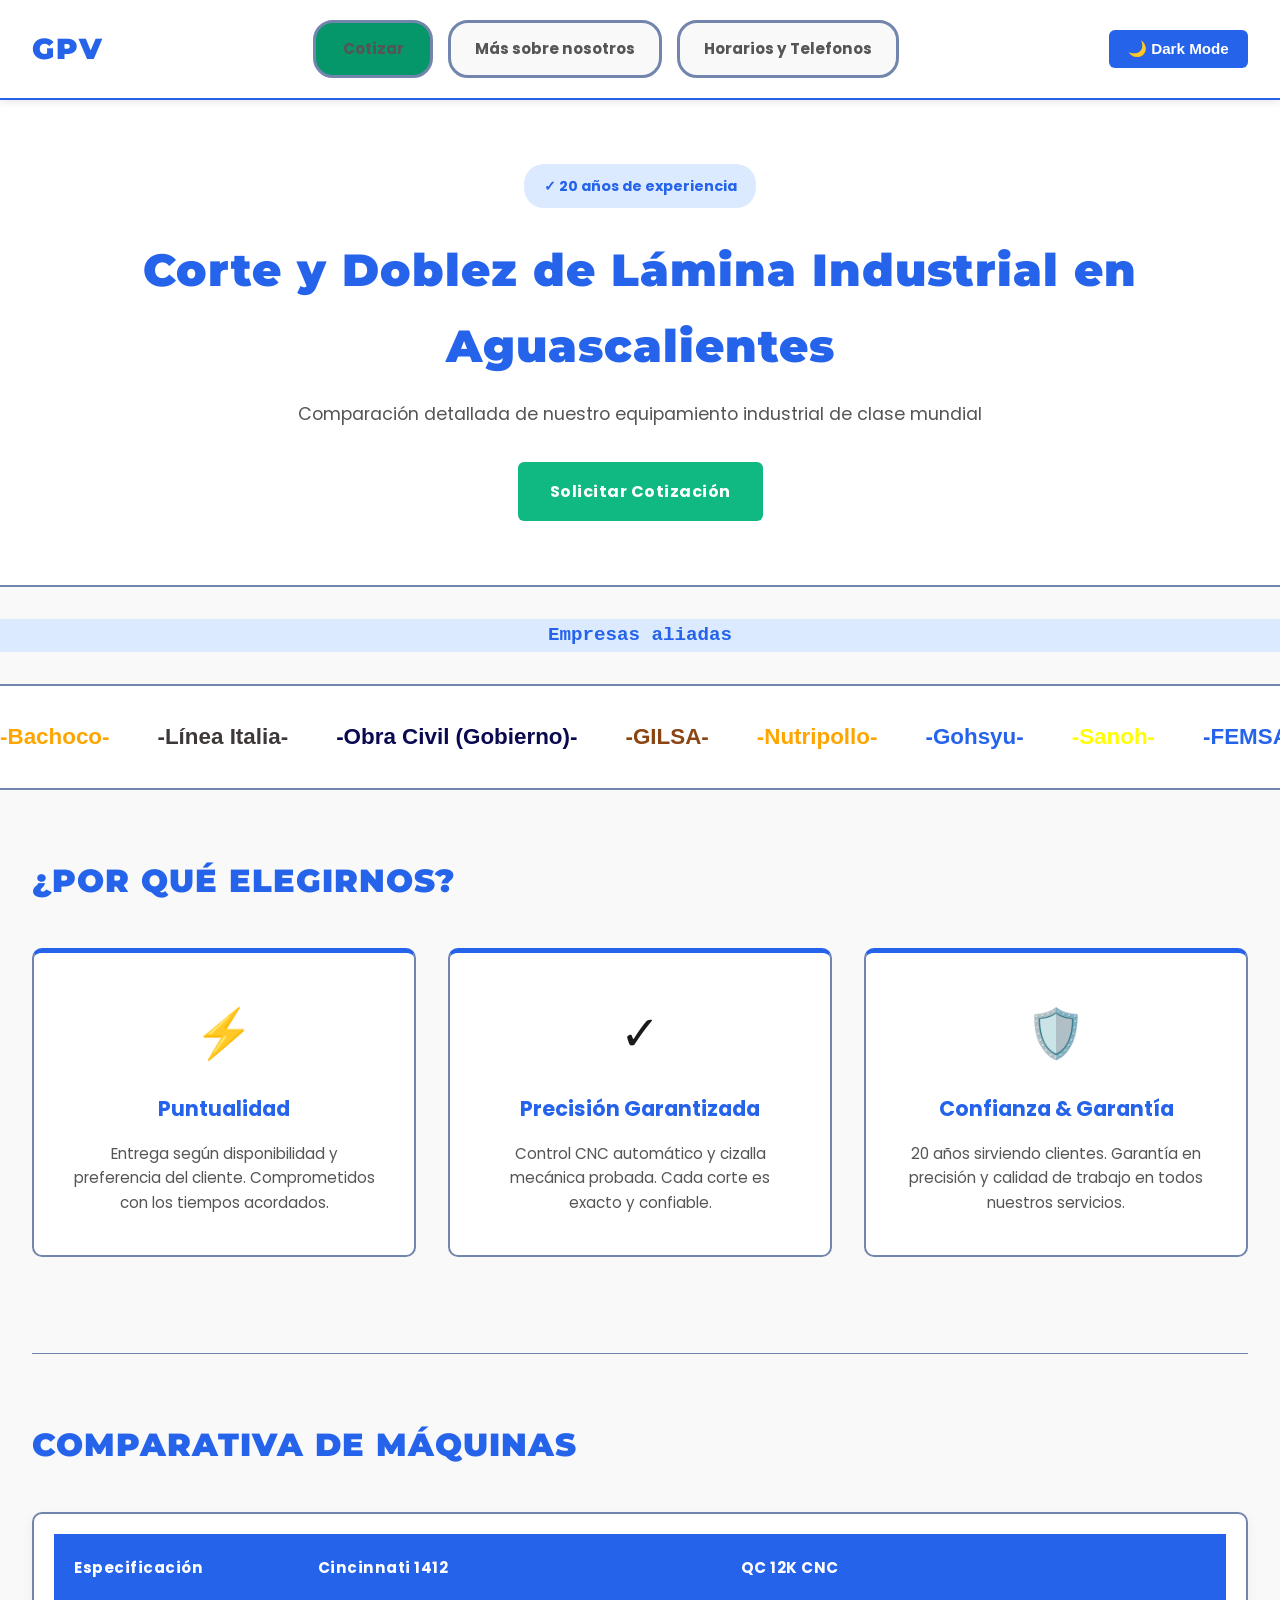
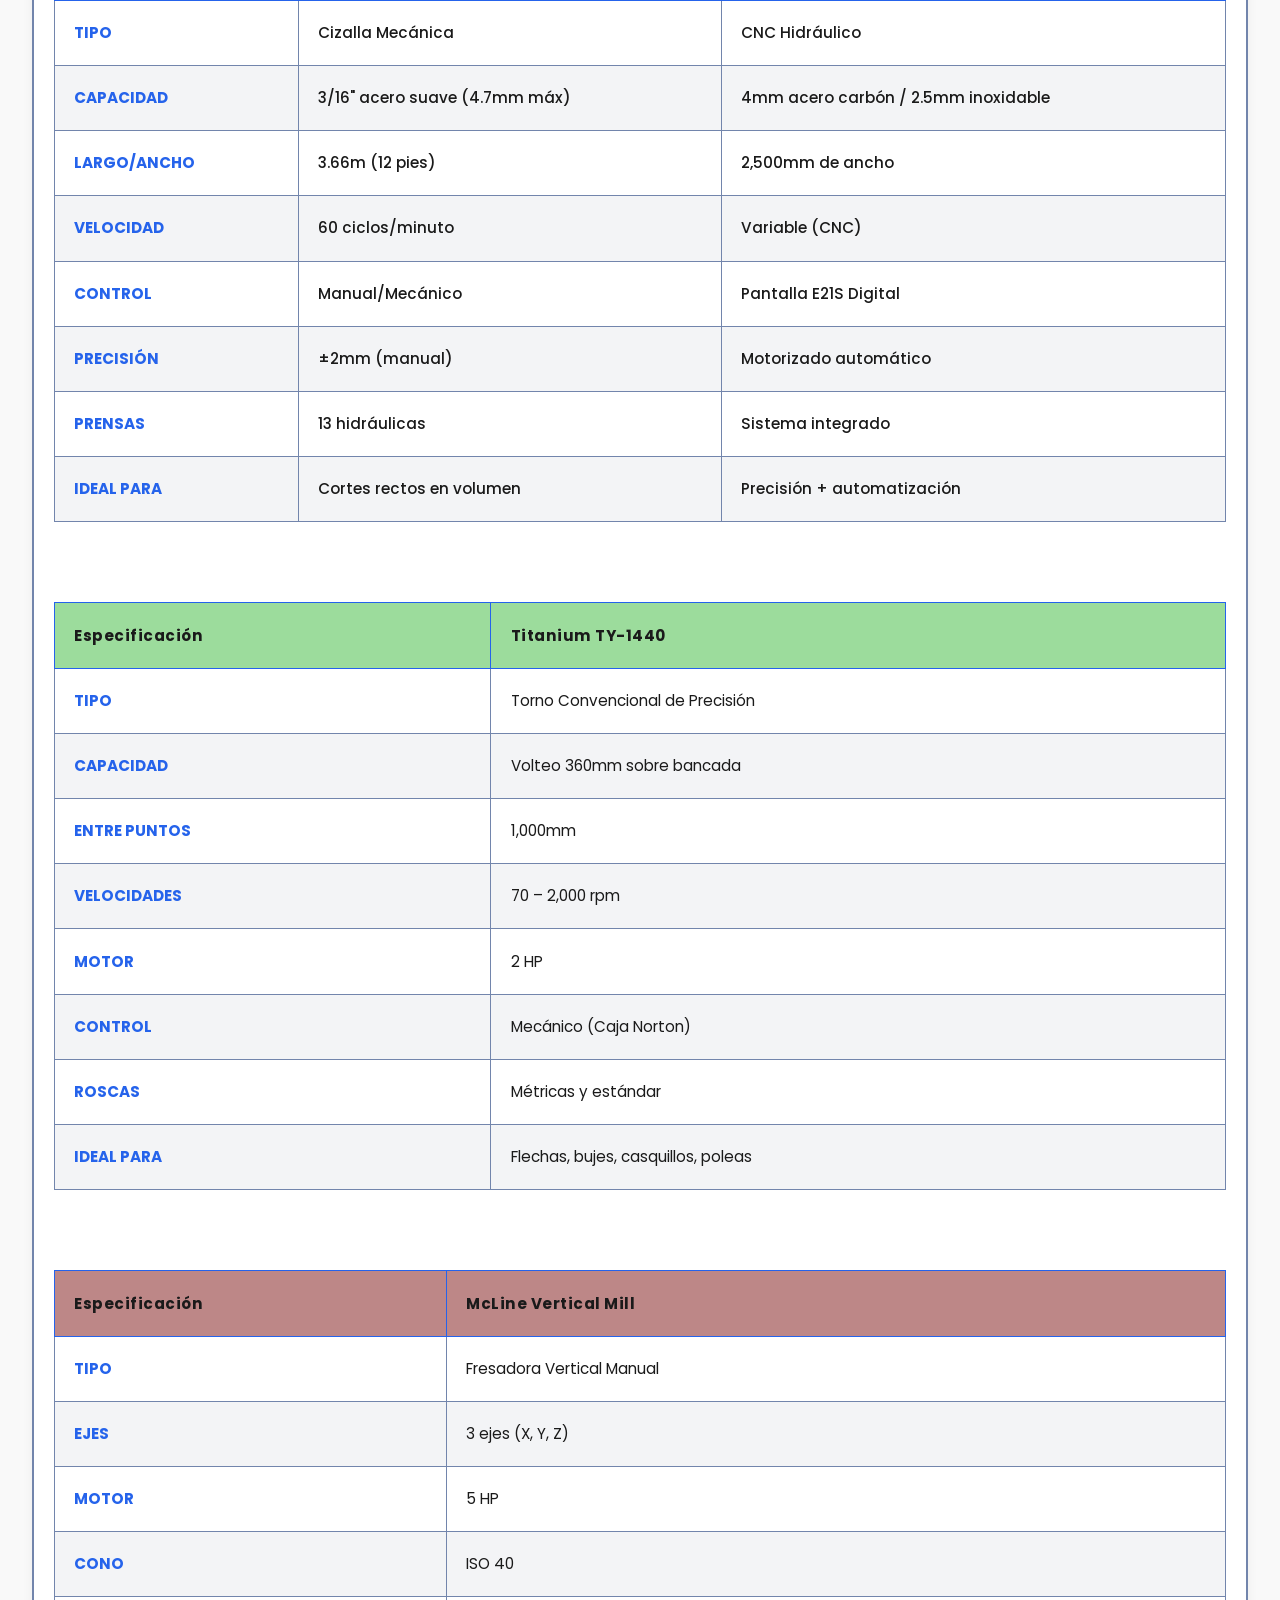
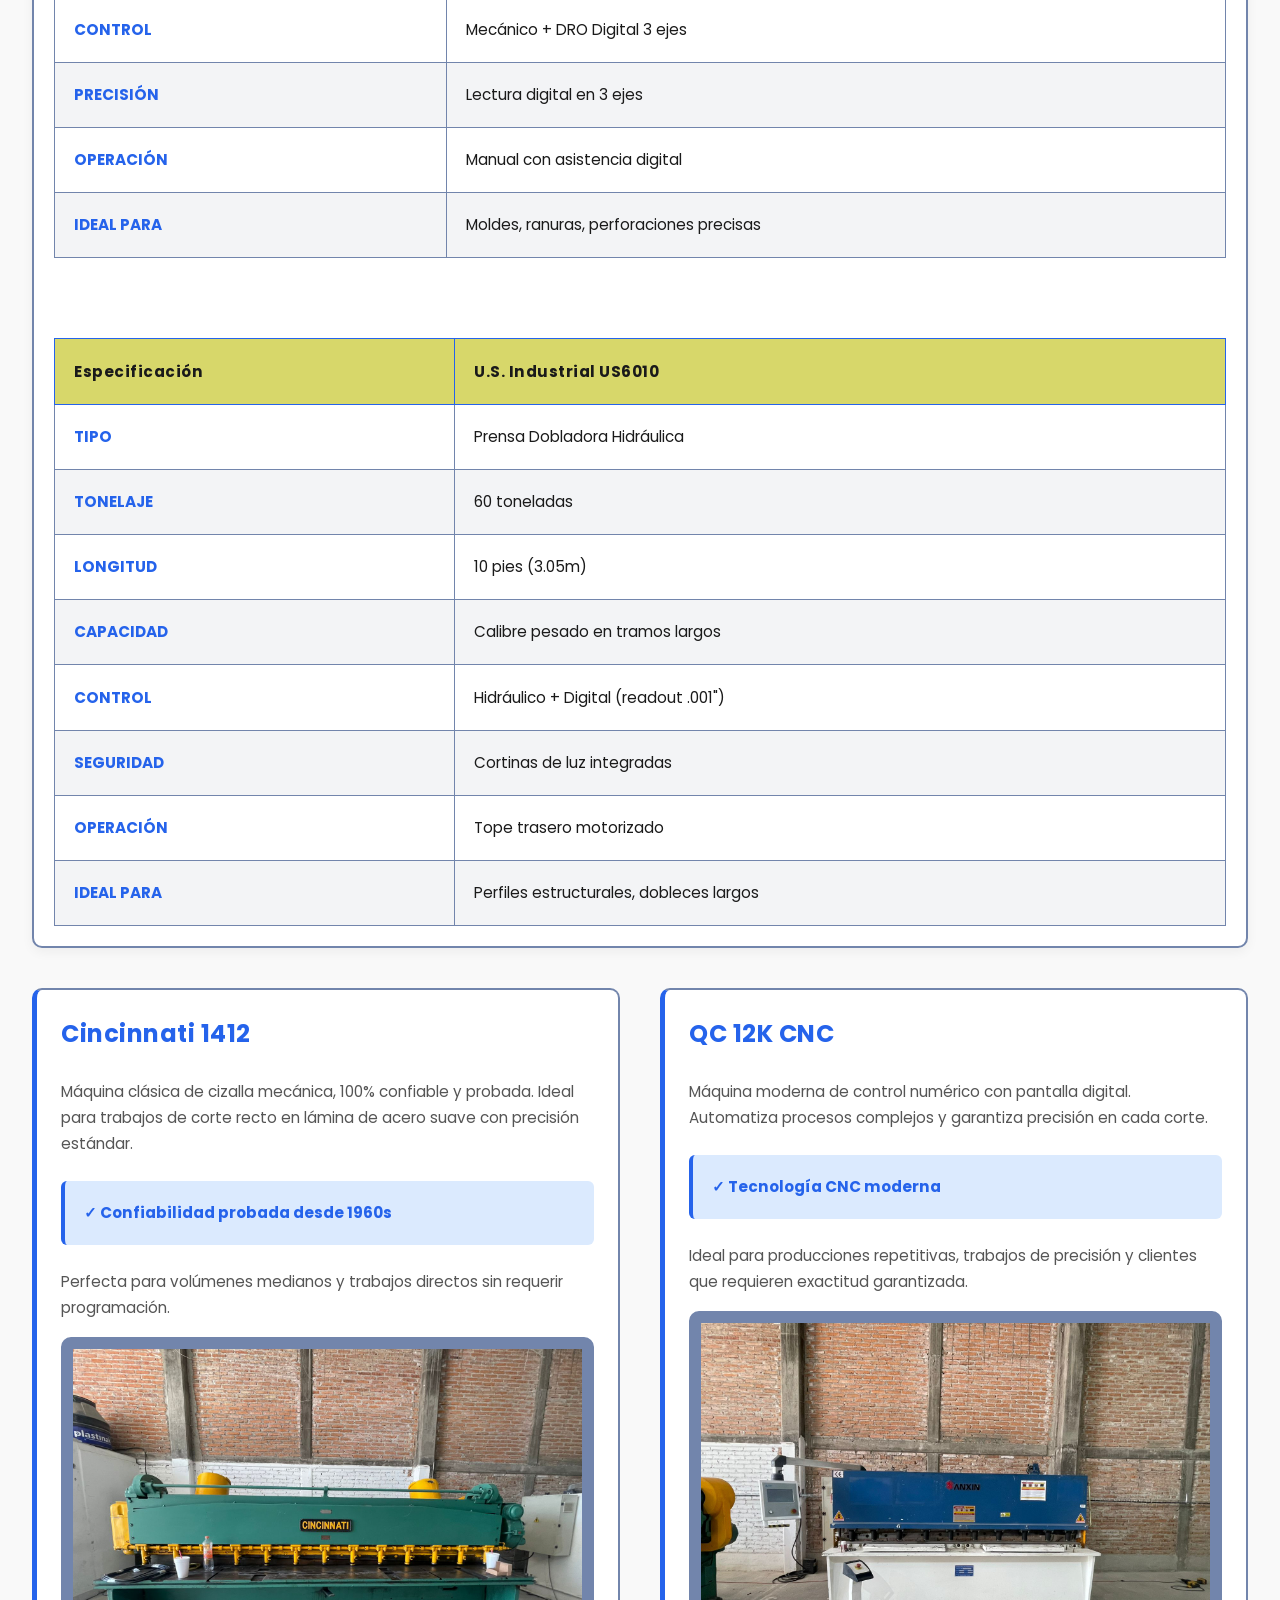
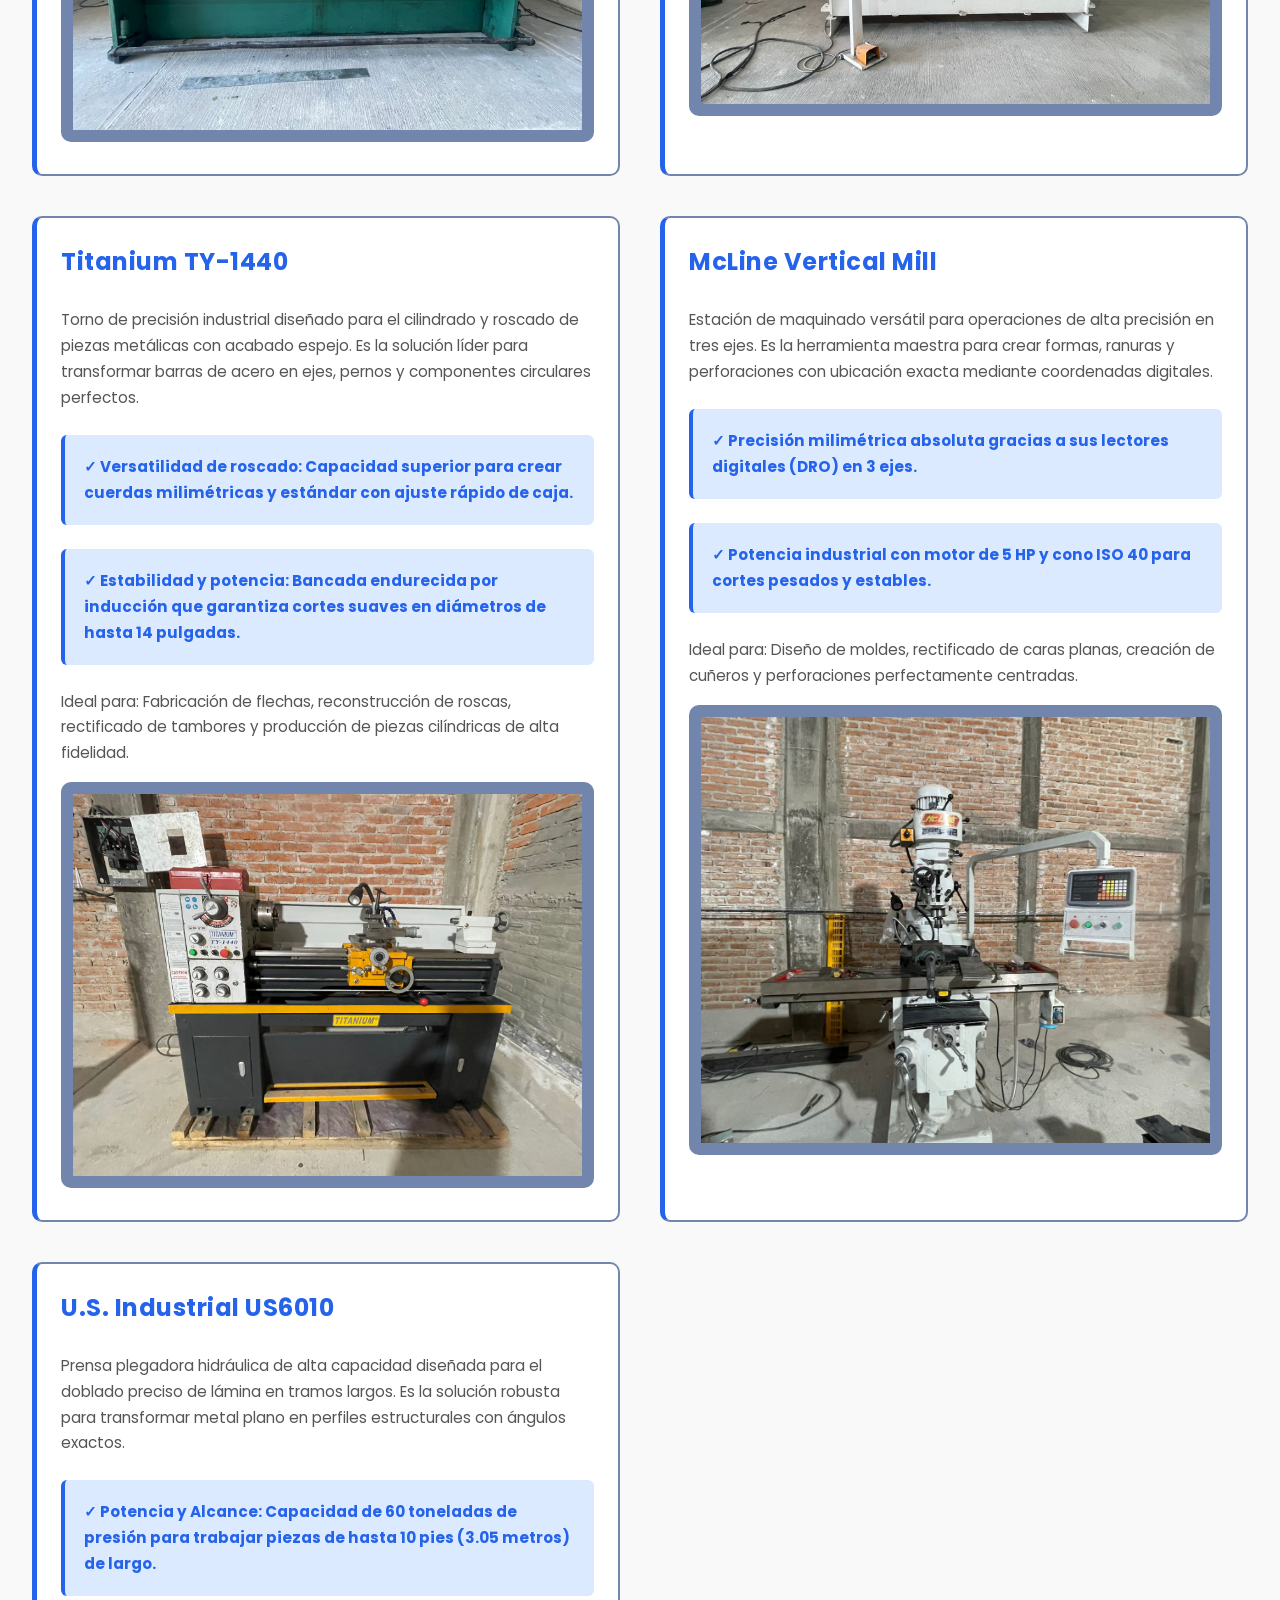
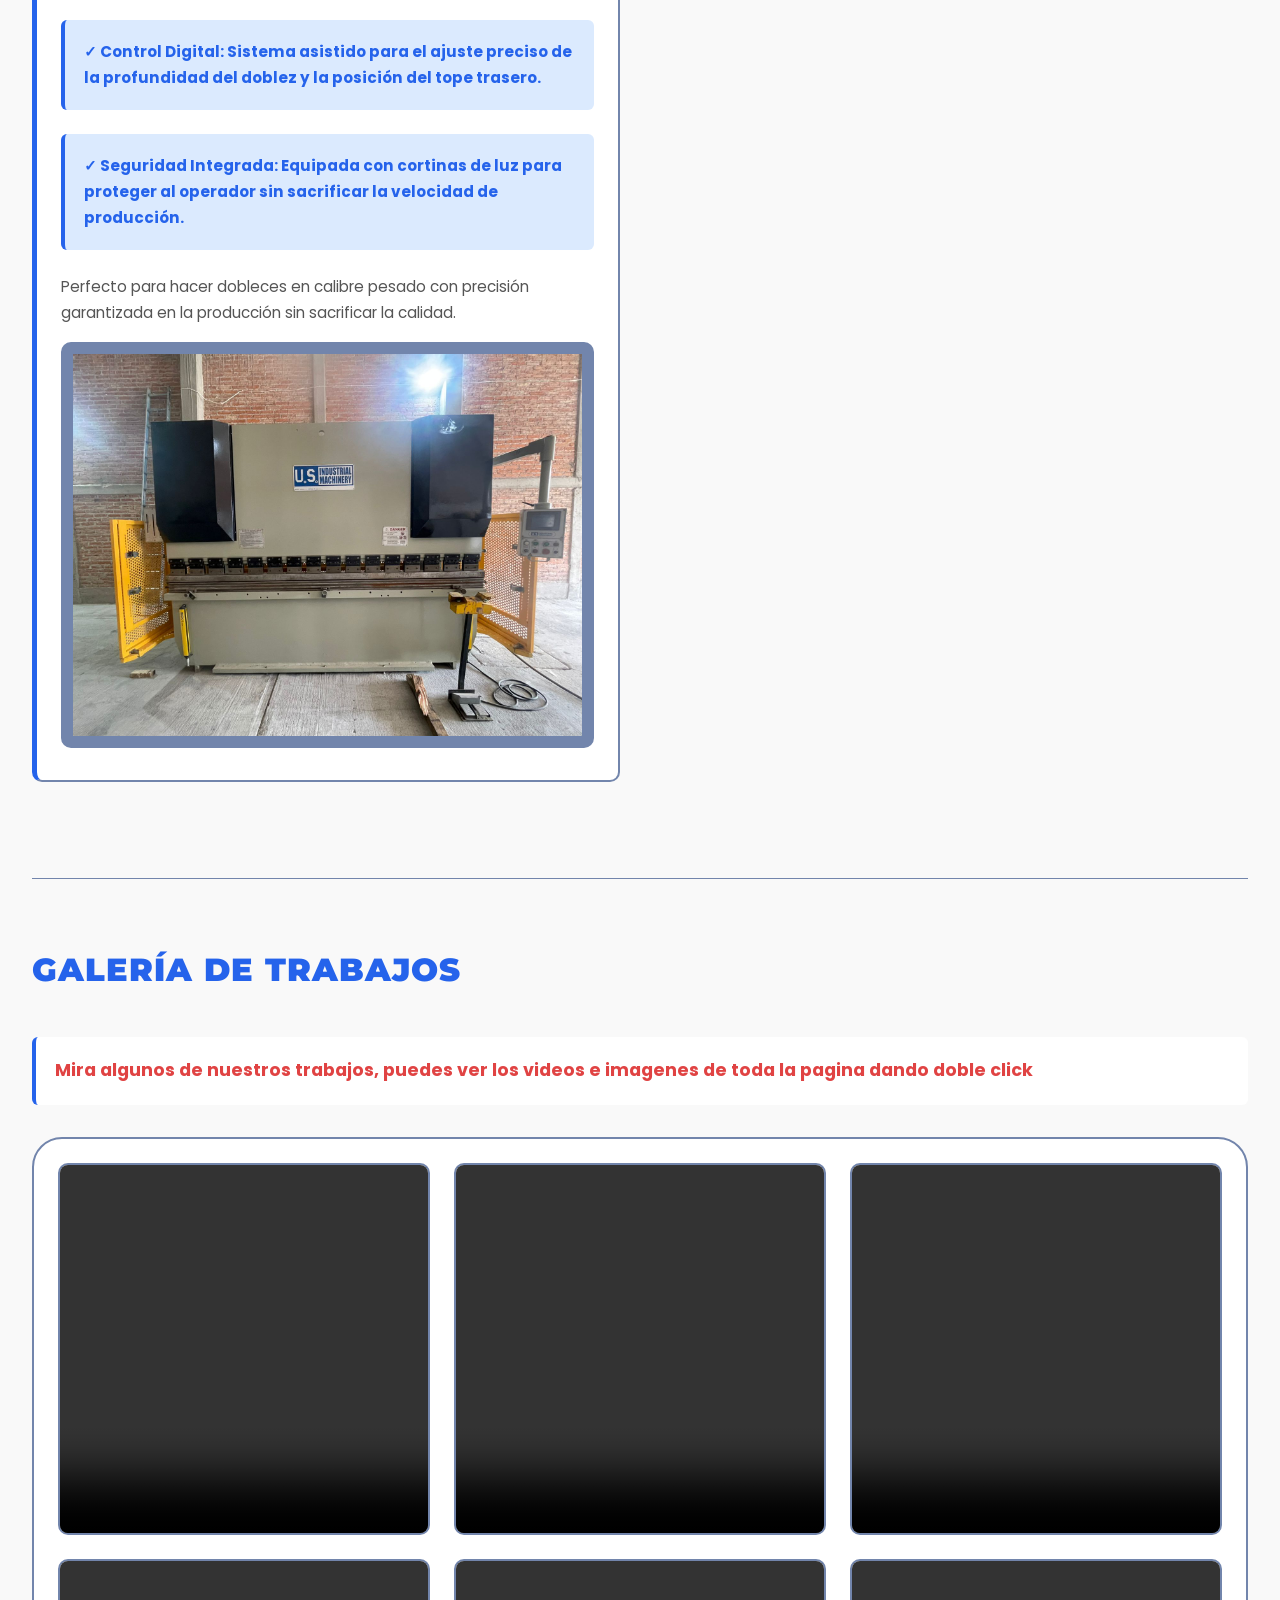
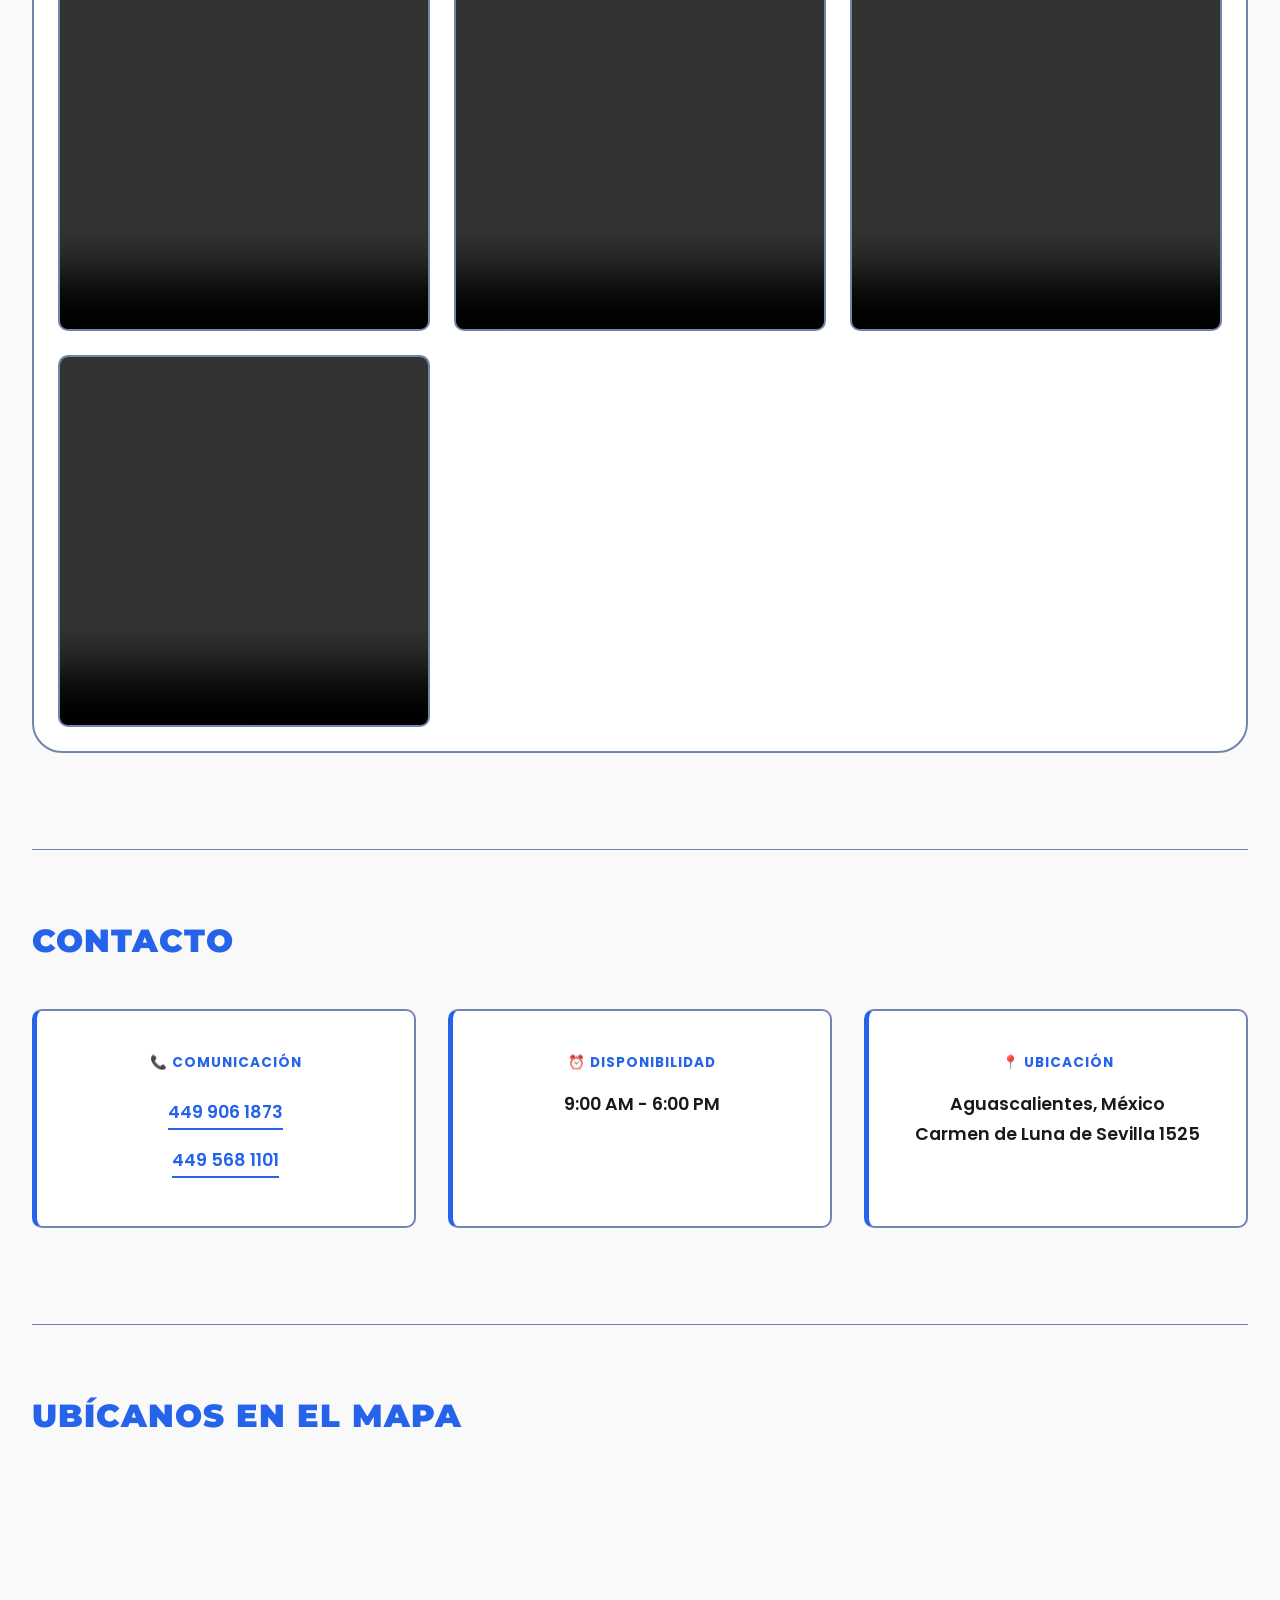
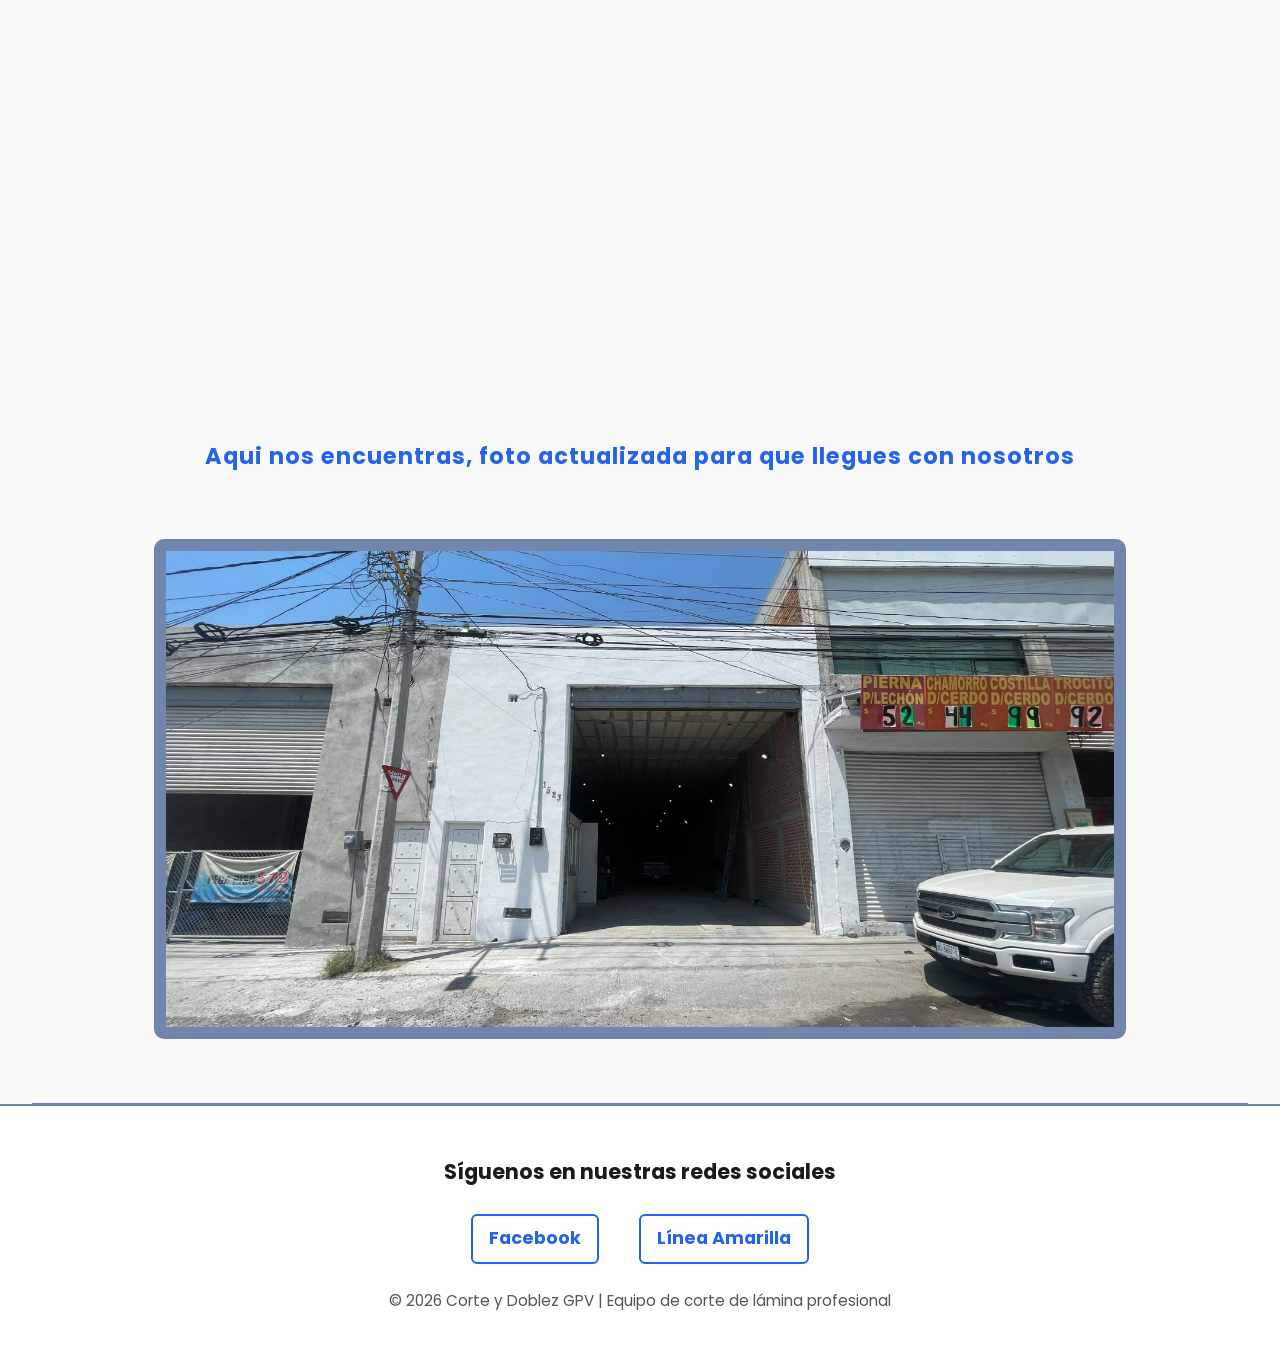
==== commit 1ad51d44: "Quitamos la pista de audio" ====
--- a/index.html
+++ b/index.html
@@ -4,7 +4,7 @@
 <head>
     <meta charset="UTF-8">
     <meta name="viewport" content="width=device-width, initial-scale=1.0">
-    <title>Corte y Doblez GPV</title>
+    <title>Corte y Doblez GPV | Servicios de Lámina Industrial</title>
     <meta name="description"
         content="Corte y dobles de lámina industrial en Aguascalientes. 20 años de experiencia, maquinaria CNC y mecánica de precisión. Llámanos al 449 906 1873.">
     <meta name="keywords" content="corte de lámina, dobles de lámina, servicios industriales, Aguascalientes">
@@ -18,21 +18,23 @@
     "description": "Corte y dobles de lámina industrial en Aguascalientes. 20 años de experiencia.",
     "address": {
         "@type": "PostalAddress",
-        "streetAddress": "Carmen de Luna de Sevilla 1525",
+        "streetAddress": "1525 Carmen de Luna de Sevilla",
         "addressLocality": "Aguascalientes",
         "addressRegion": "AGS",
-        "addressCountry": "MX"
+        "addressCountry": "MX",
+        "postalCode": "20196"
     },
-    "telephone": ["+524499061873", "+524995681101"],
+    "telephone": ["+524499061873"],
     "openingHours": "Mo-Sa 09:00-18:00",
-    "url": "proyecto-gpv.vercel.app"
+    "@id": "https://proyecto-gpv.vercel.app",
+    "url": "https://proyecto-gpv.vercel.app"
 }
 </script>
 
     <meta property="og:title" content="Corte y Doblez GPV | Servicios de Lámina Industrial">
     <meta property="og:description"
         content="Corte y dobles de lámina industrial en Aguascalientes. 20 años de experiencia. Llámanos al 449 906 1873.">
-    <meta property="og:image" content="https://proyecto-gpv.vercel.app/Cincinnati-1412.jpg">
+    <meta property="og:image" content="https://proyecto-gpv.vercel.app/ImagenDeFueraDelLocal.jpeg">
     <meta property="og:url" content="https://proyecto-gpv.vercel.app">
     <meta property="og:type" content="website">
     <meta name="google-site-verification" content="gvTZt_ohDw0DCSHCpHGwjLtpOuYOji3HaztRoTyz0o0" />
@@ -382,30 +384,53 @@
                 pagina dando doble click</>
             <div class="gallery">
                 <div class="gallery-item">
-                    <video class="video-galeria" width="640" height="360" controls>
+                    <video class="video-galeria" width="640" height="360" controls muted>
                         <source src="/video 2.mp4" type="video/mp4">
                         <source src="/video 2.webm" type="video/webm">
                         Tu navegador no soporta la etiqueta de video.
                     </video>
                 </div>
                 <div class="gallery-item">
-                    <video class="video-galeria" width="300" height="360" controls>
-                        <source src="/WhatsApp Video 2026-05-19 at 12.09.15 PM.mp4" type="video/mp4">
-                        <source src="/WhatsApp Video 2026-05-19 at 12.09.15 PM.mp4" type="video/webm">
-                        Tu navegador no soporta la etiqueta de video.
-                    </video>
-                </div>
-                <div class="gallery-item">
-                    <img src="/QC 12K CNC.jpg" alt="Trabajo realizado 3">
-                </div>
-                <div class="gallery-item">
-                    <img src="/titanium-ty-1440.jpeg" alt="Trabajo realizado 4">
-                </div>
-                <div class="gallery-item">
-                    <img src="/U.S. Industrial US6010.jpeg" alt="Trabajo realizado 5">
-                </div>
-                <div class="gallery-item">
-                    <img src="/Cincinnati 1412.jpg" alt="Trabajo realizado 6">
+                    <video class="video-galeria" width="300" height="360" controls muted>
+                        <source src="/video 3.mp4" type="video/mp4">
+                        <source src="/video 3.webm" type="video/webm">
+                        Tu navegador no soporta la etiqueta de video.
+                    </video>
+                </div>
+                <div class="gallery-item">
+                    <video class="video-galeria" width="300" height="360" controls muted>
+                        <source src="/video 4.mp4" type="video/mp4">
+                        <source src="/video 4.webm" type="video/webm">
+                        Tu navegador no soporta la etiqueta de video.
+                    </video>
+                </div>
+                <div class="gallery-item">
+                    <video class="video-galeria" width="300" height="360" controls muted>
+                        <source src="/video 5.mp4" type="video/mp4">
+                        <source src="/video 5.webm" type="video/webm">
+                        Tu navegador no soporta la etiqueta de video.
+                    </video>
+                </div>
+                <div class="gallery-item">
+                    <video class="video-galeria" width="300" height="360" controls muted>
+                        <source src="/video 6.mp4" type="video/mp4">
+                        <source src="/video 6.webm" type="video/webm">
+                        Tu navegador no soporta la etiqueta de video.
+                    </video>
+                </div>
+                <div class="gallery-item">
+                    <video class="video-galeria" width="300" height="360" controls muted>
+                        <source src="/video 7.mp4" type="video/mp4">
+                        <source src="/video 7.webm" type="video/webm">
+                        Tu navegador no soporta la etiqueta de video.
+                    </video>
+                </div>
+                <div class="gallery-item">
+                    <video class="video-galeria" width="300" height="360" controls muted>
+                        <source src="/video 8.mp4" type="video/mp4">
+                        <source src="/video 8.webm" type="video/webm">
+                        Tu navegador no soporta la etiqueta de video.
+                    </video>
                 </div>
             </div>
 
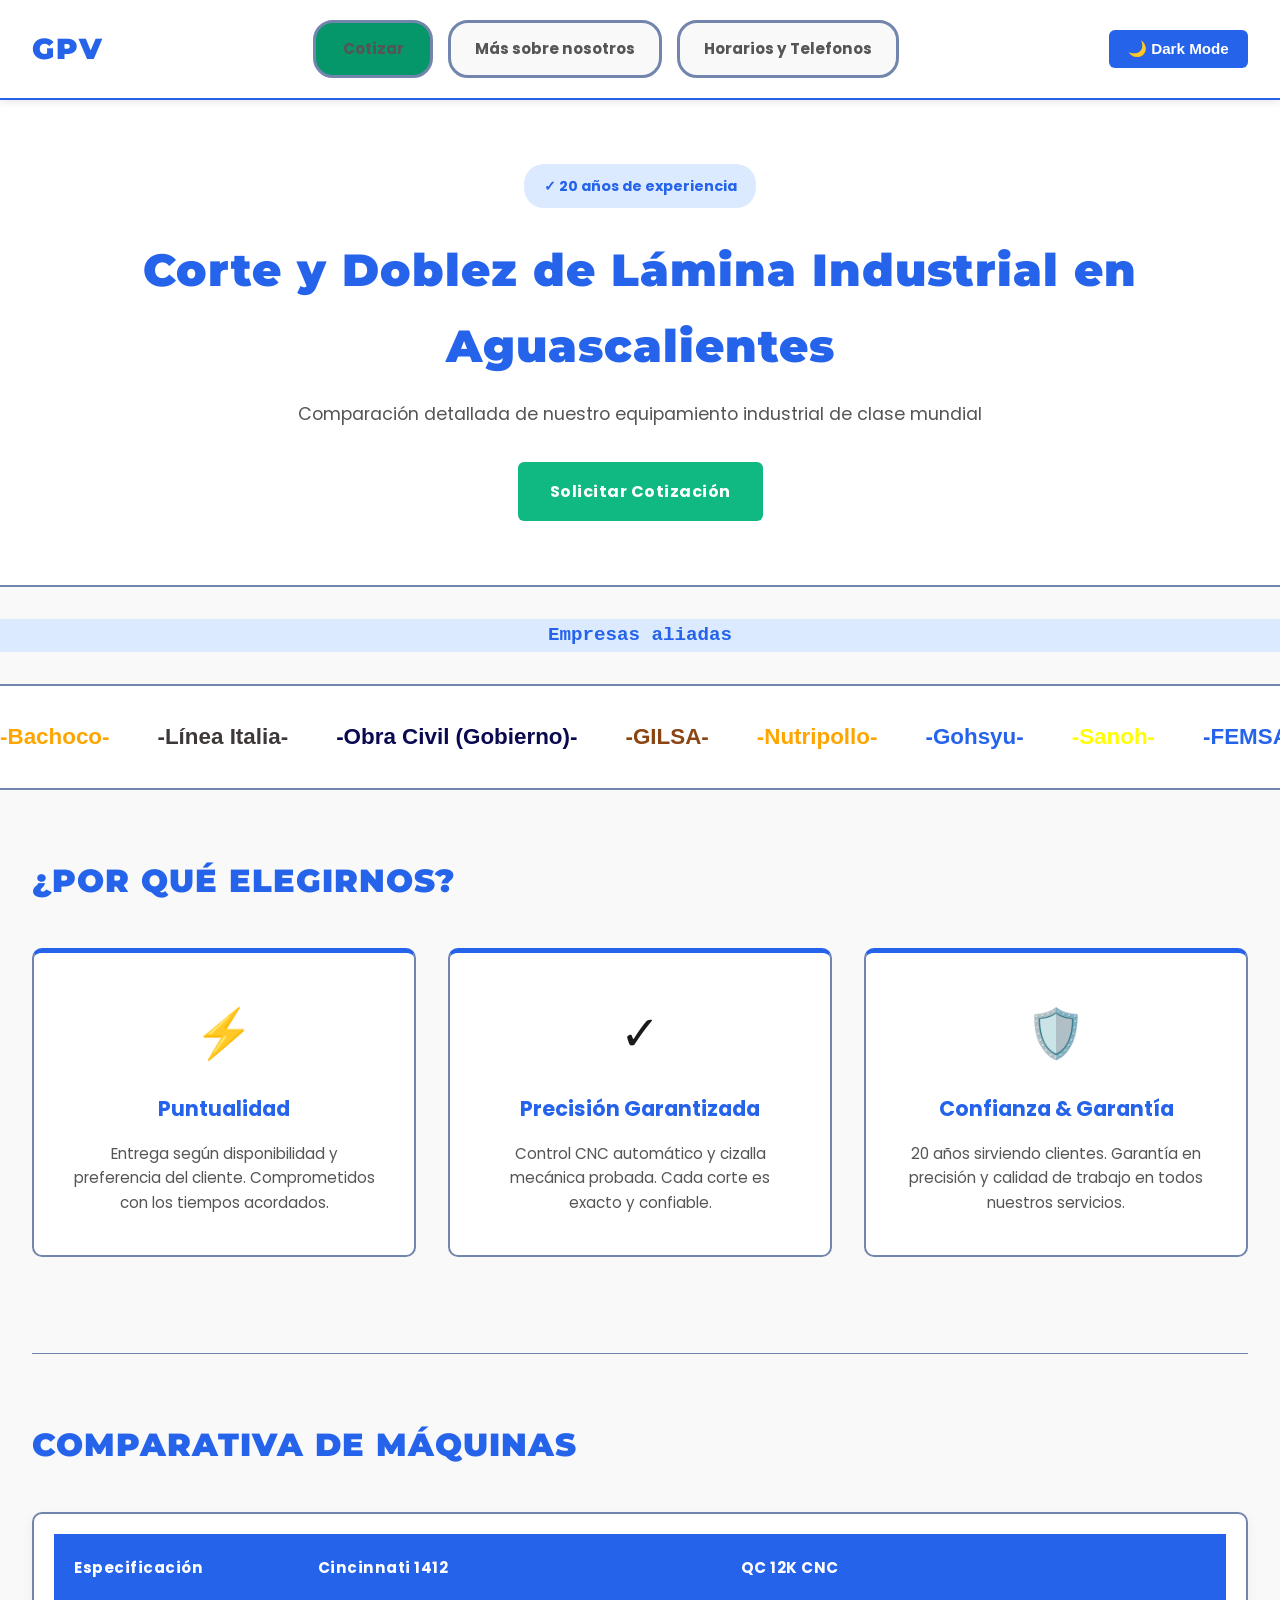
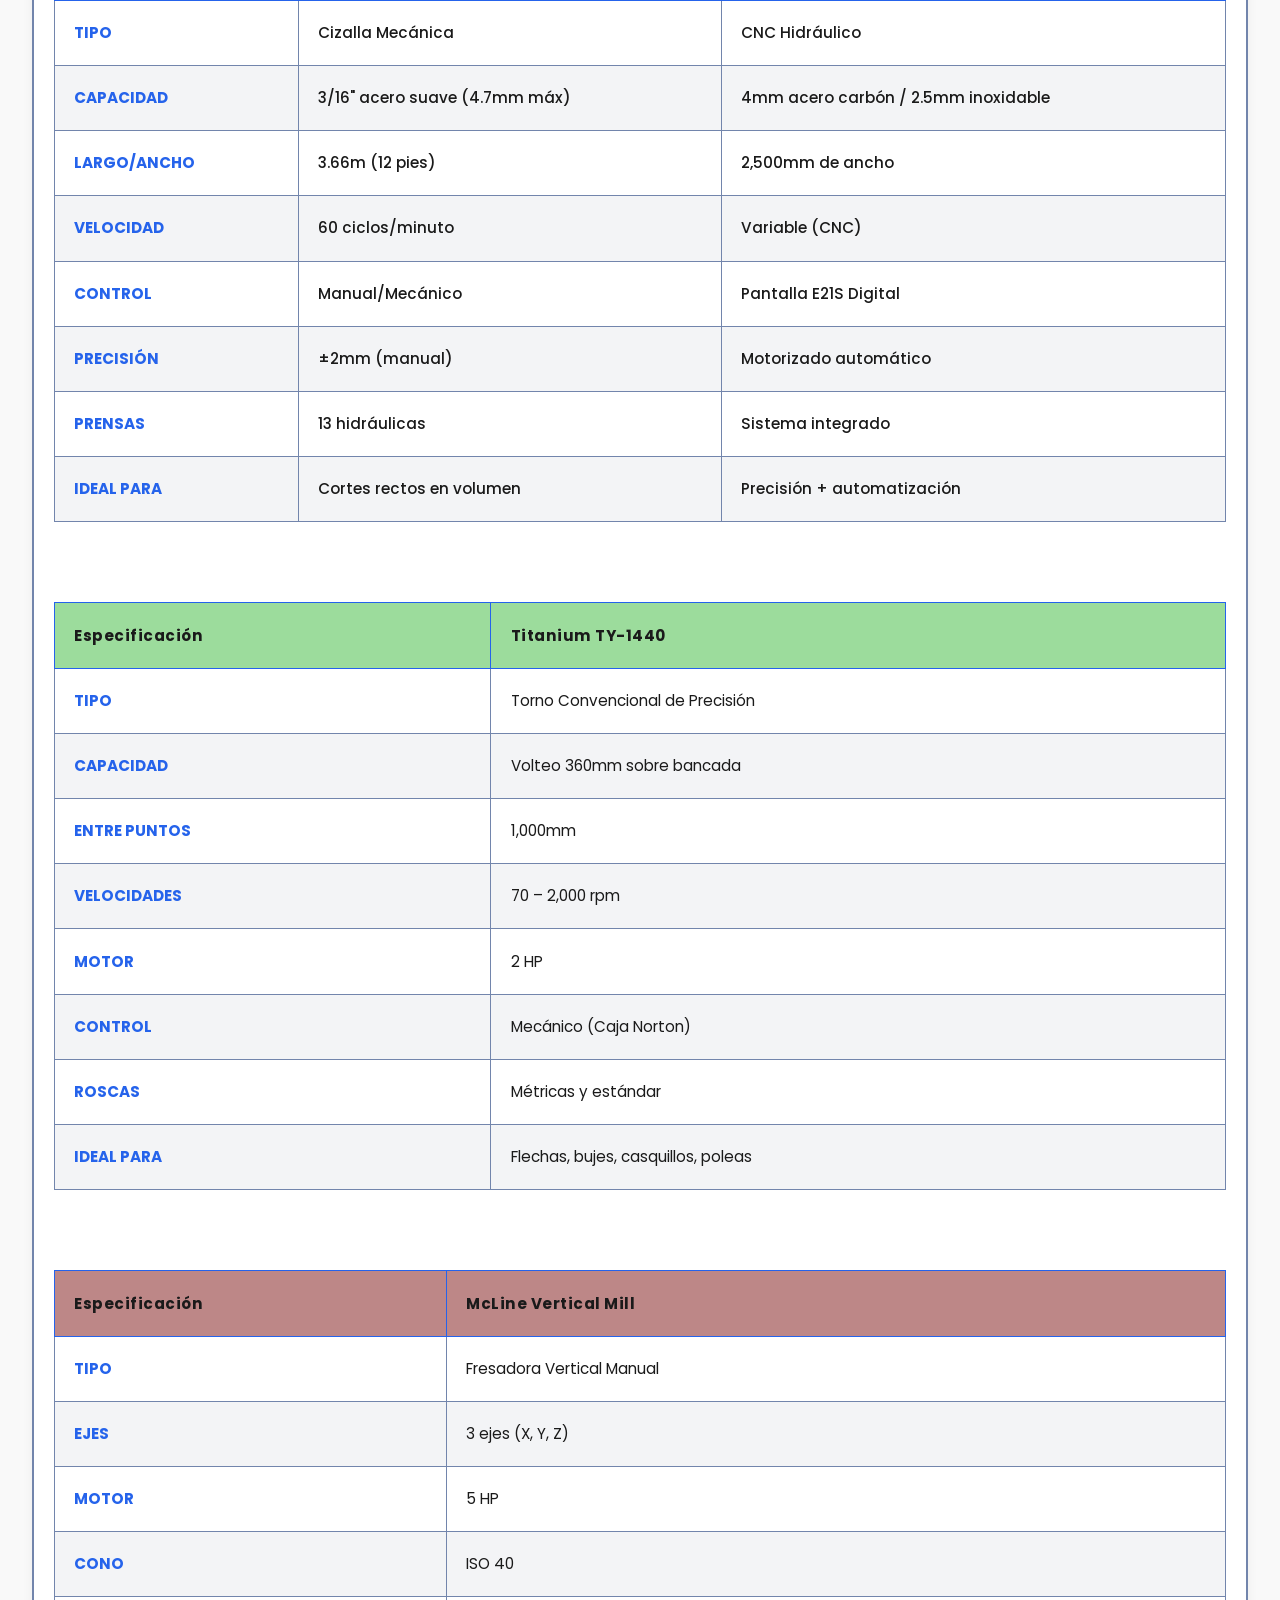
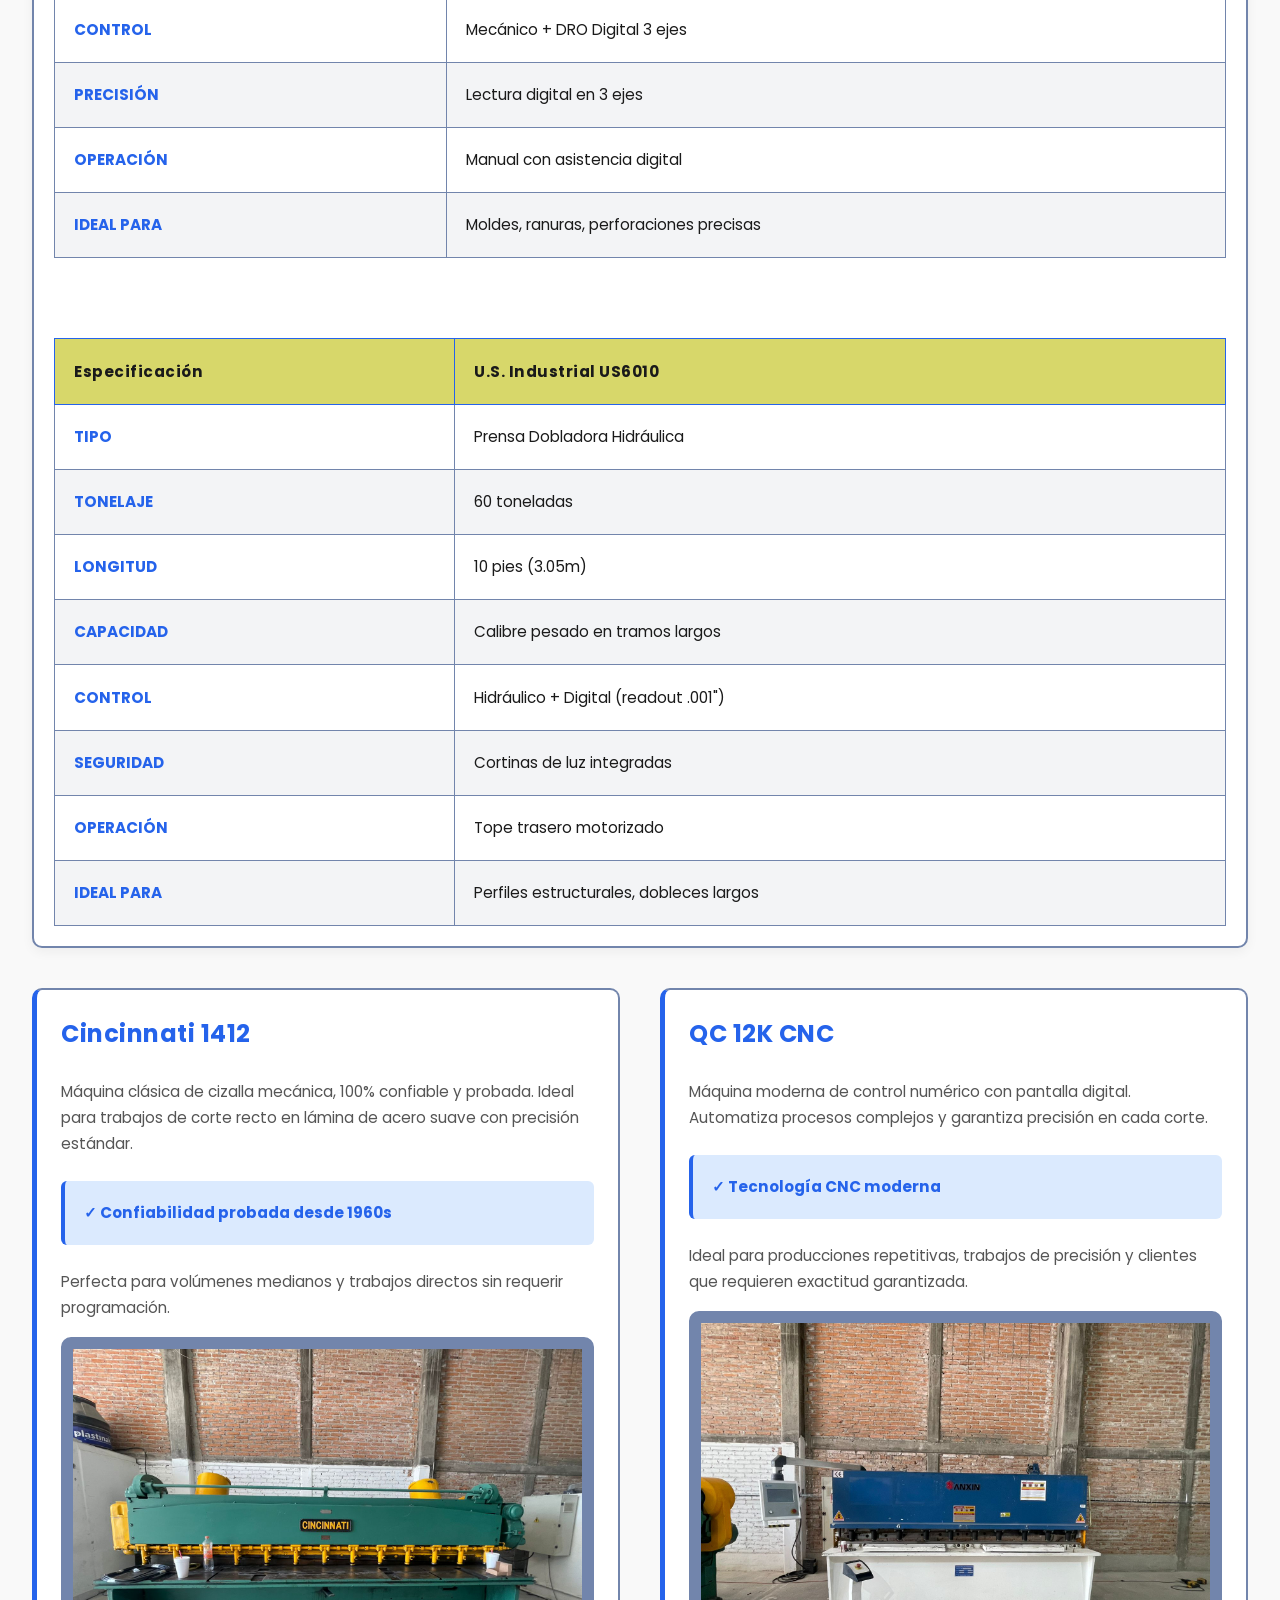
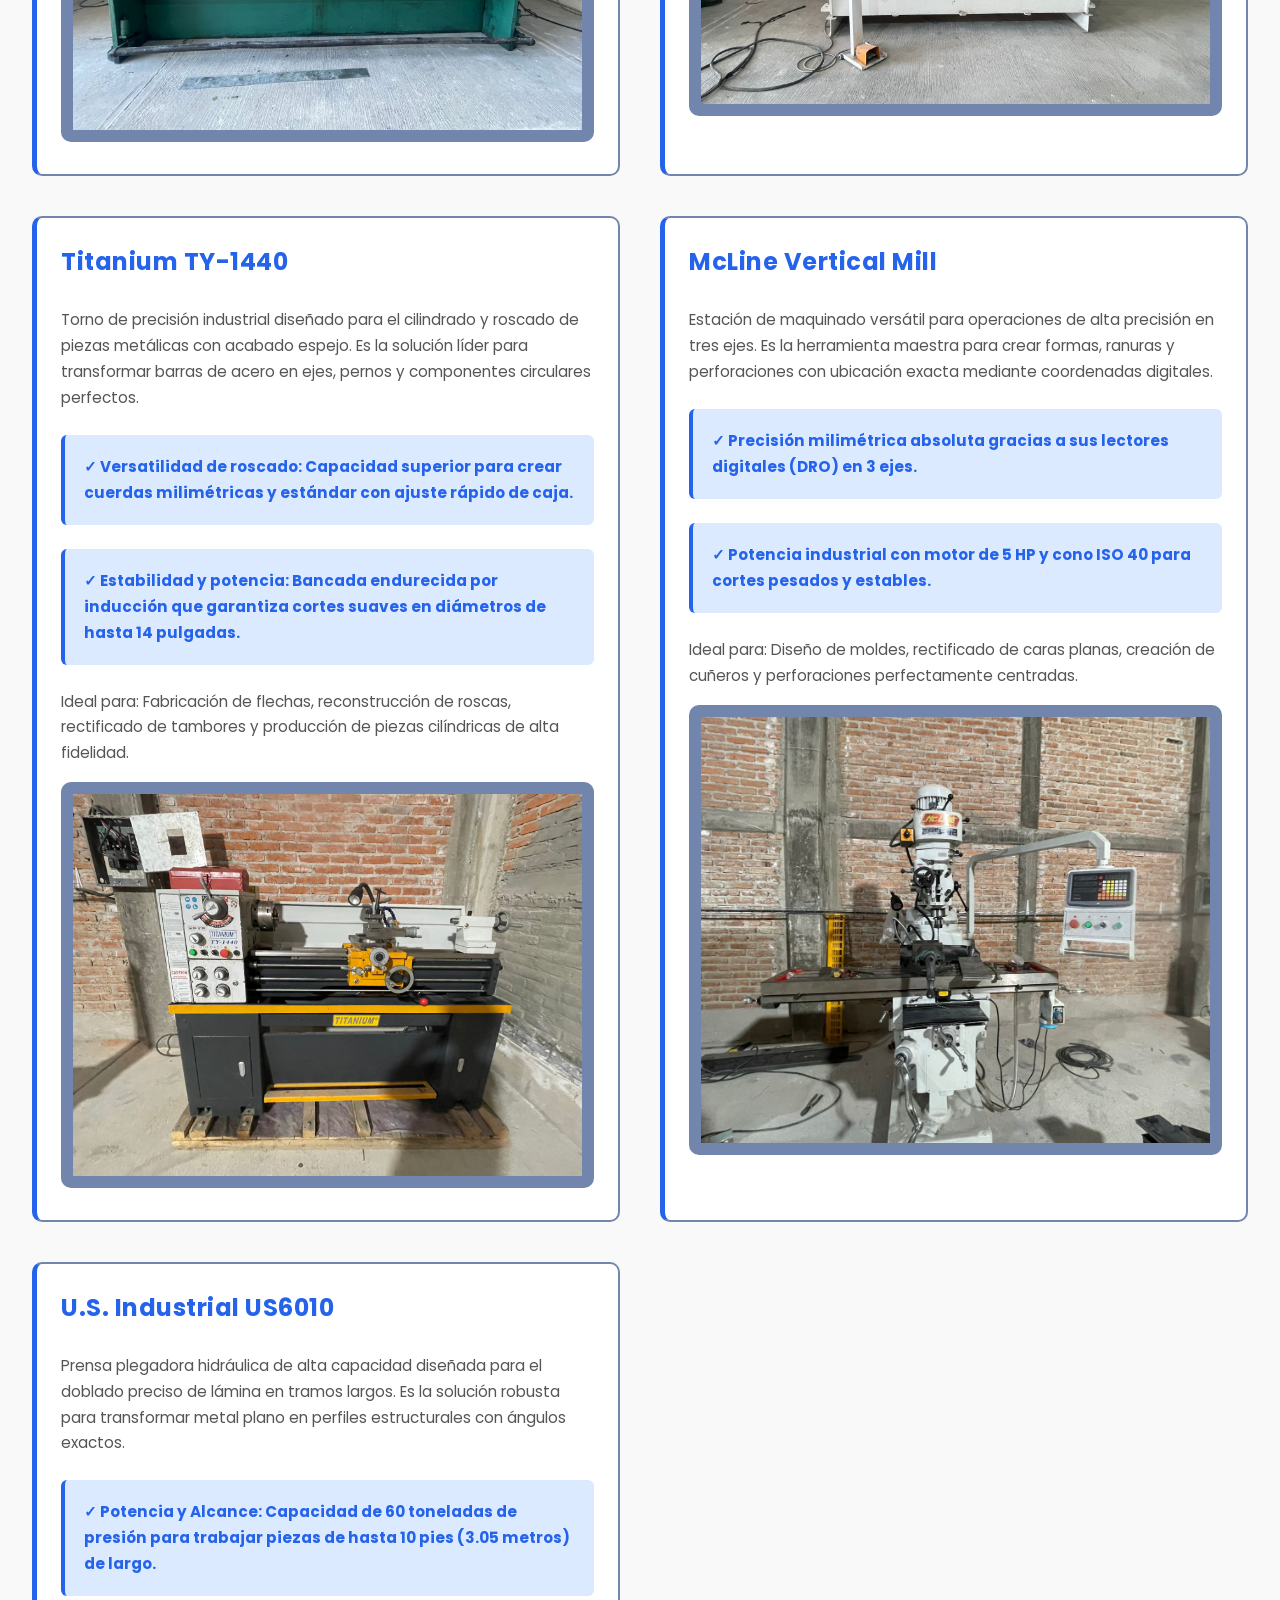
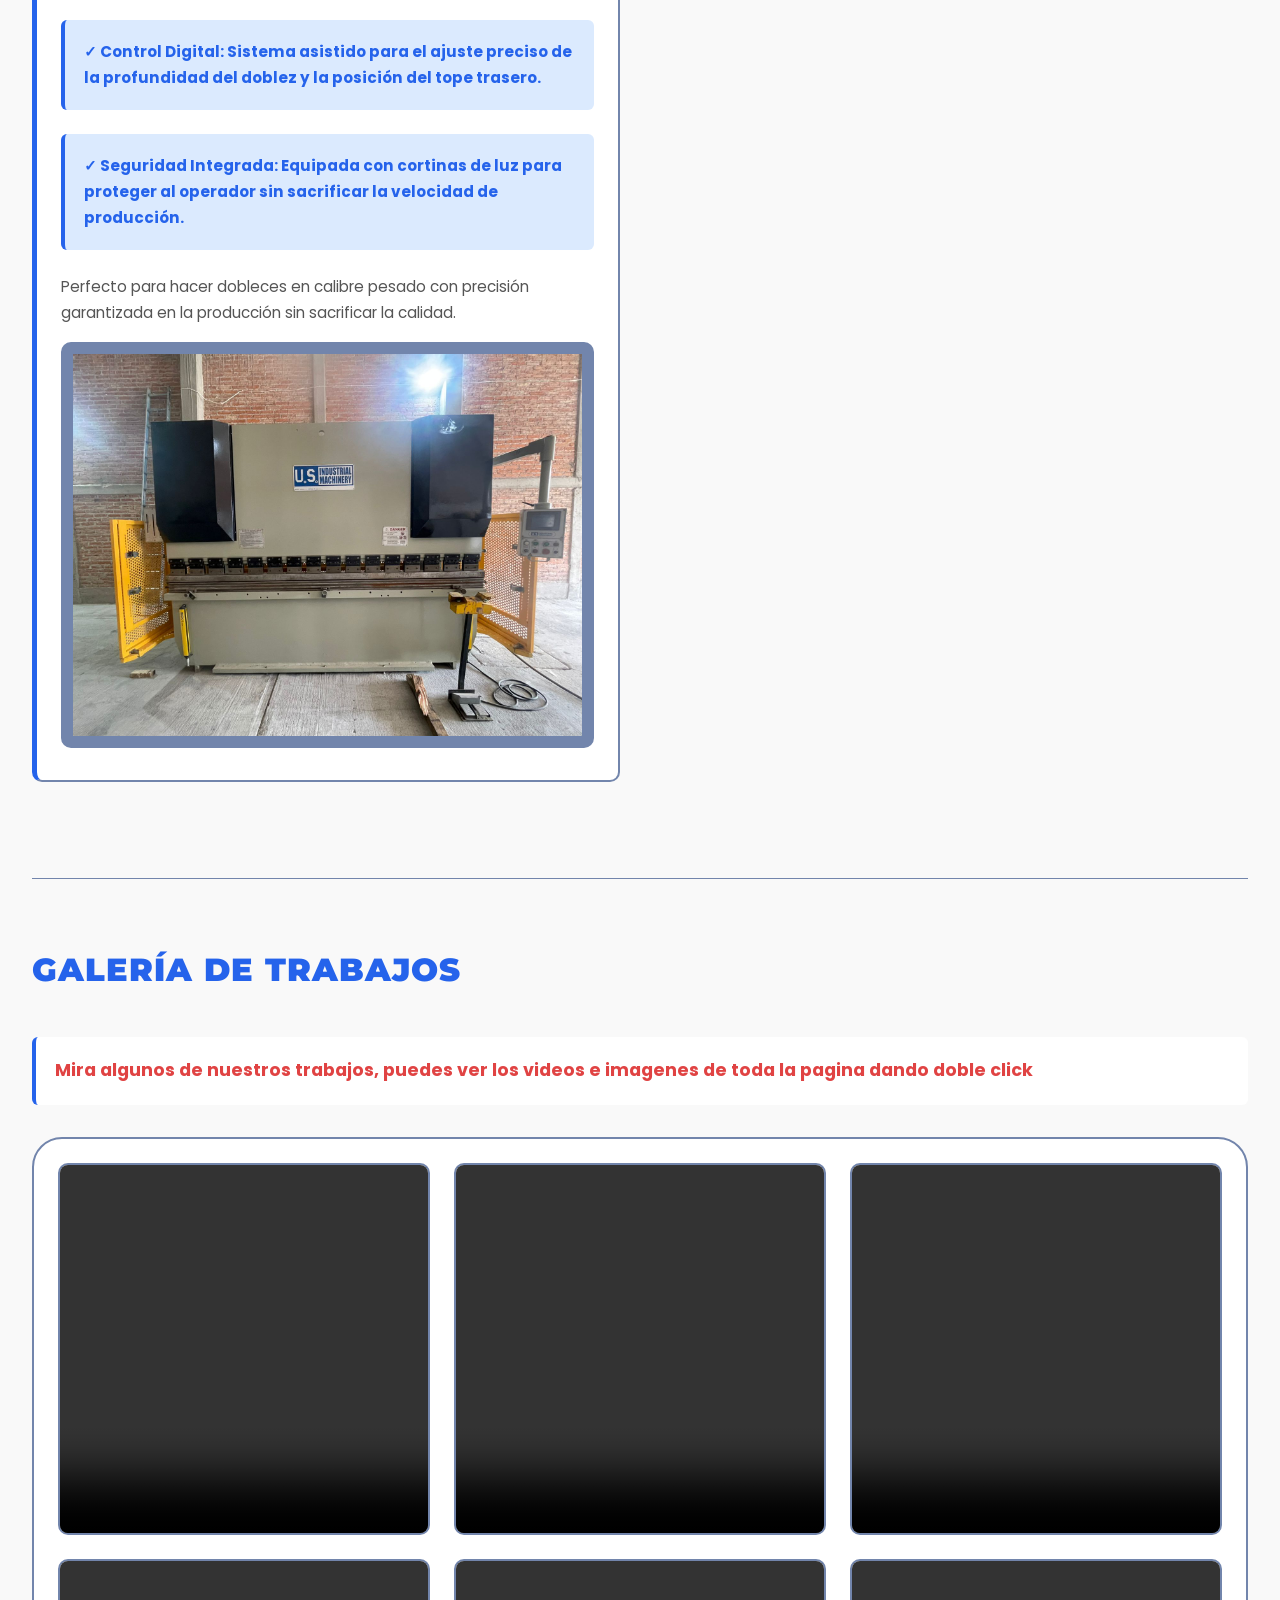
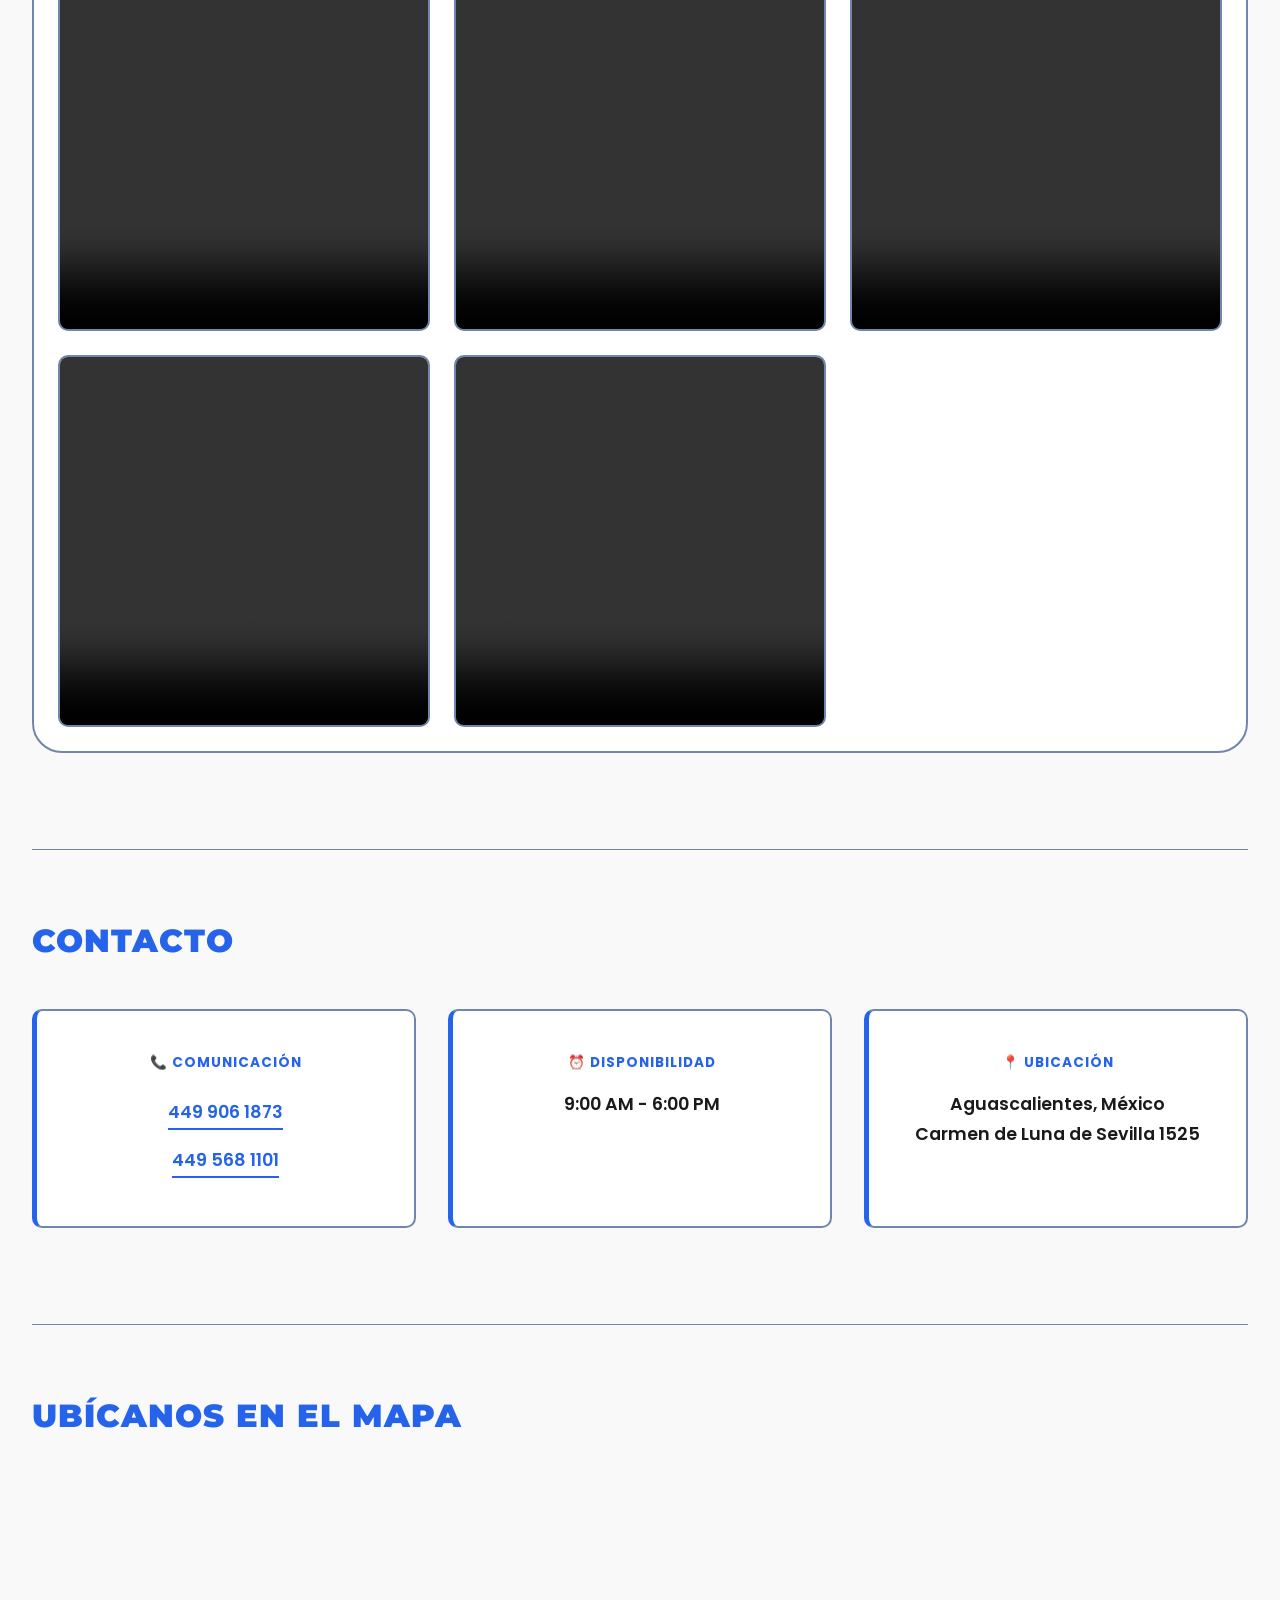
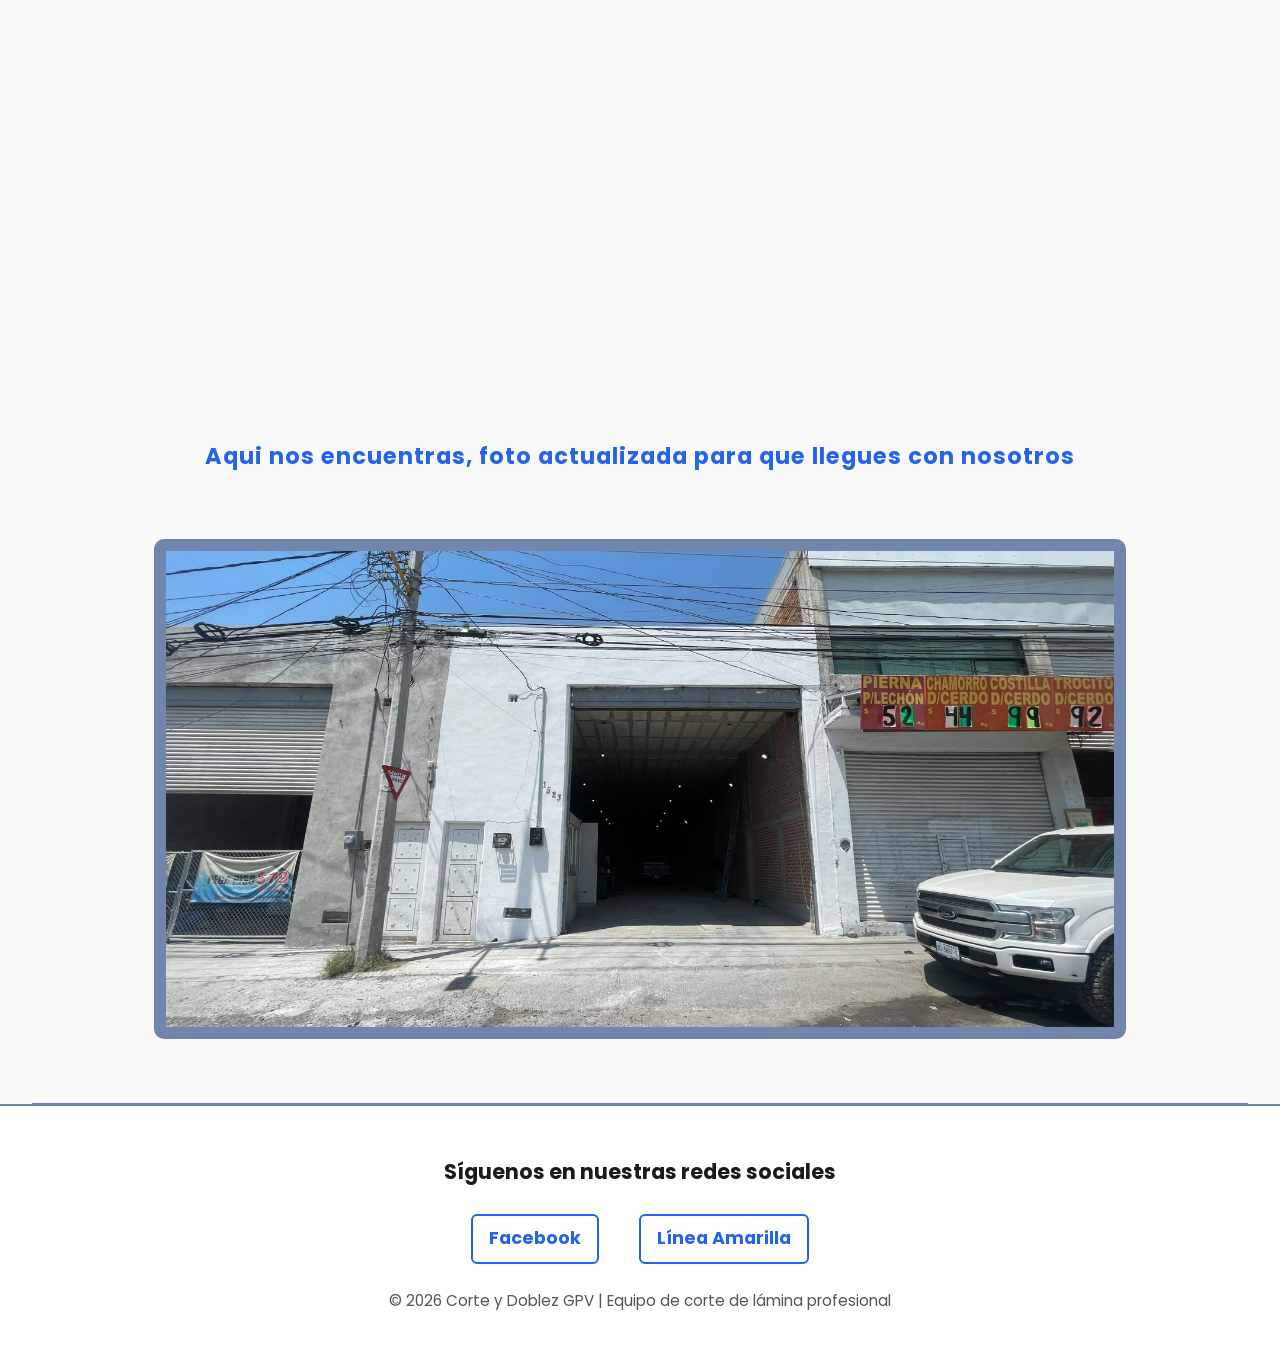
==== commit 7dff65ca: "Agregamos una imagen mas" ====
--- a/index.html
+++ b/index.html
@@ -432,6 +432,13 @@
                         Tu navegador no soporta la etiqueta de video.
                     </video>
                 </div>
+                 <div class="gallery-item">
+                    <video class="video-galeria" width="300" height="360" controls muted>
+                        <source src="/video 9.mp4" type="video/mp4">
+                        <source src="/video 9.webm" type="video/webm">
+                        Tu navegador no soporta la etiqueta de video.
+                    </video>
+                </div>
             </div>
 
             <!-- MODAL DE IMAGEN -->
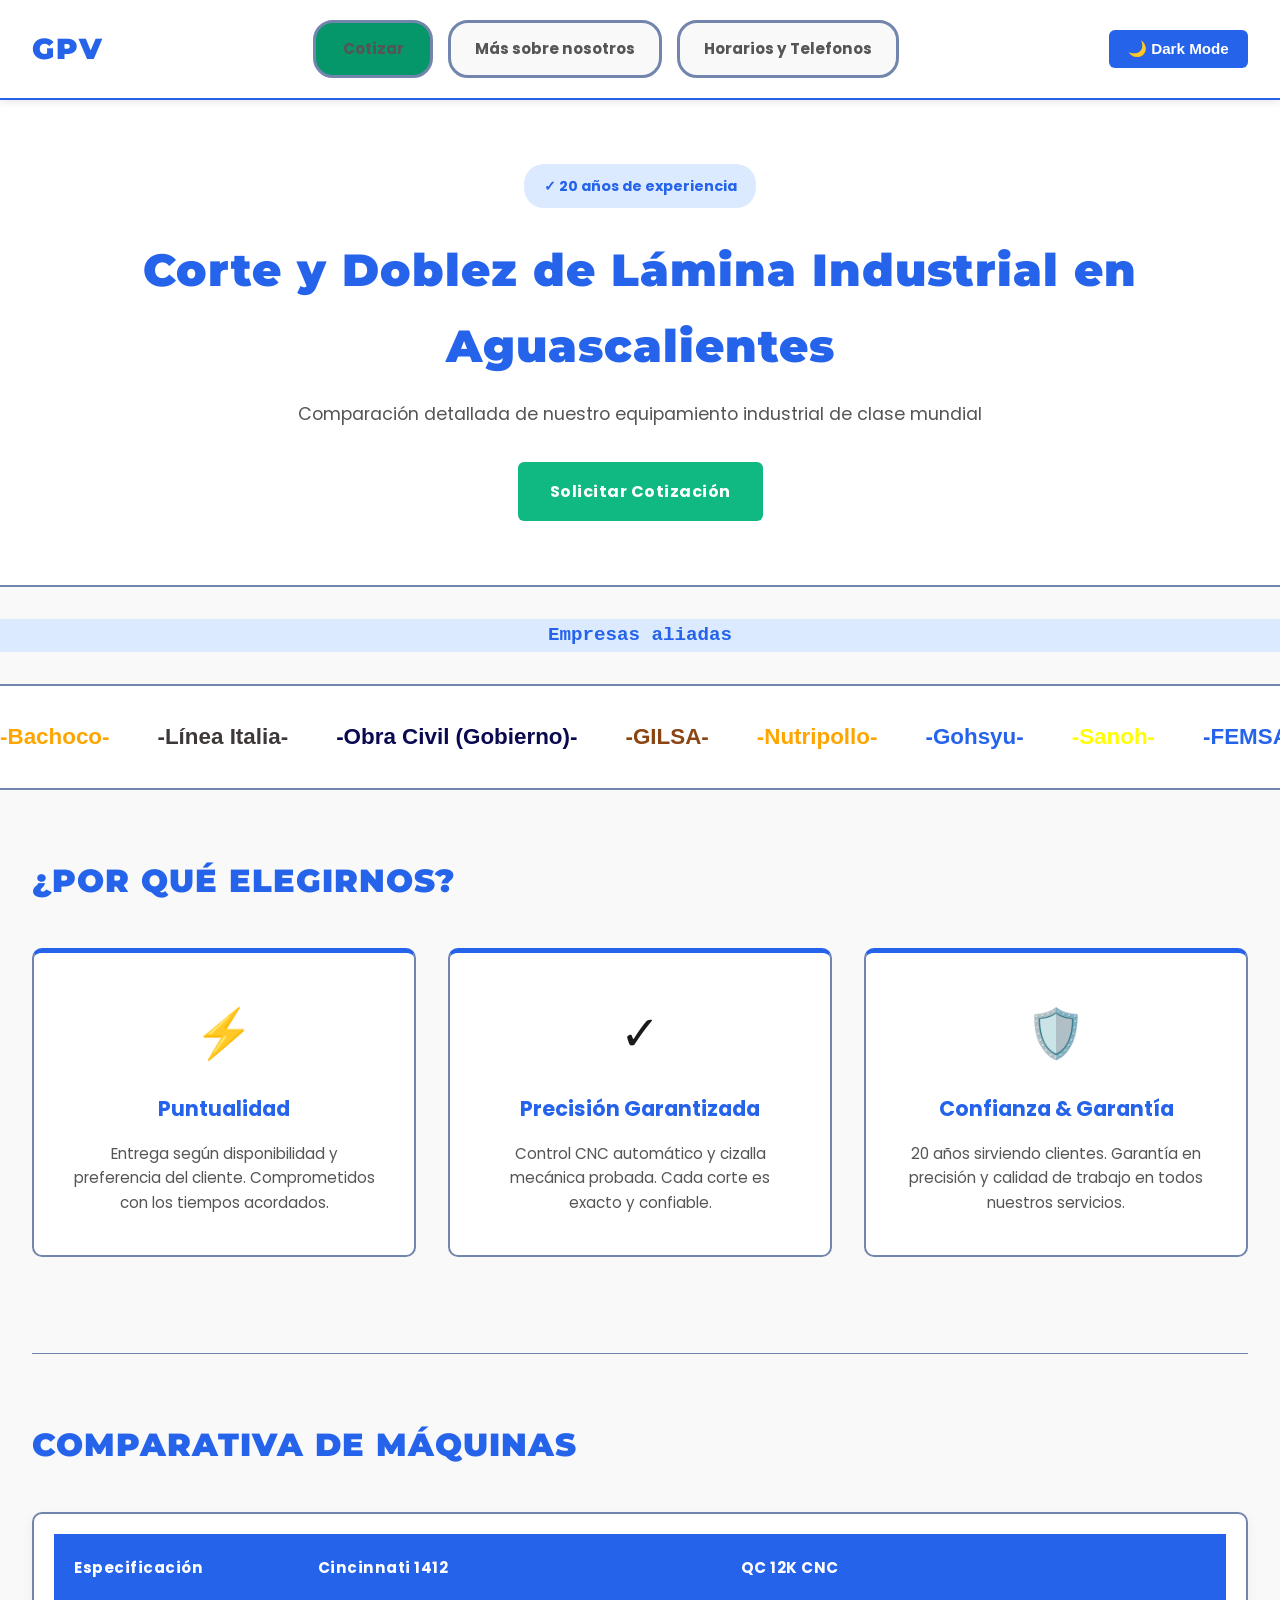
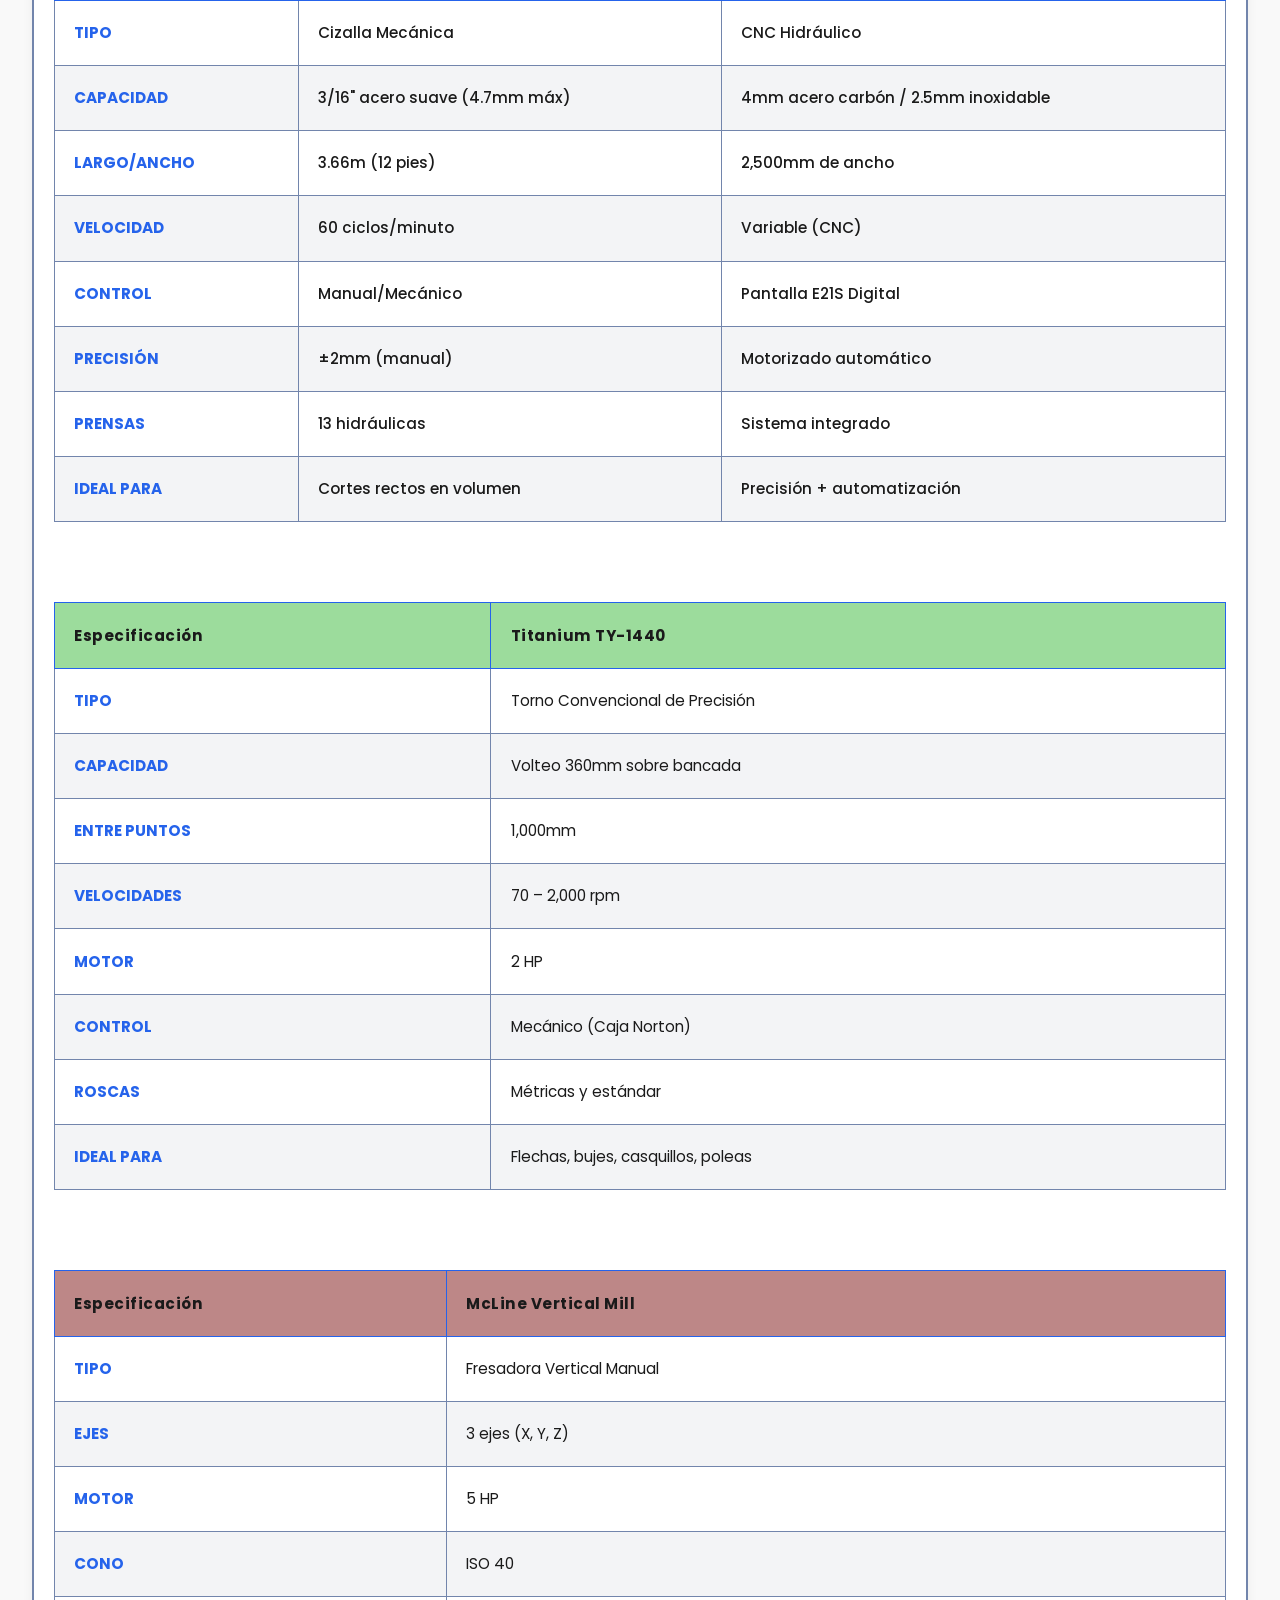
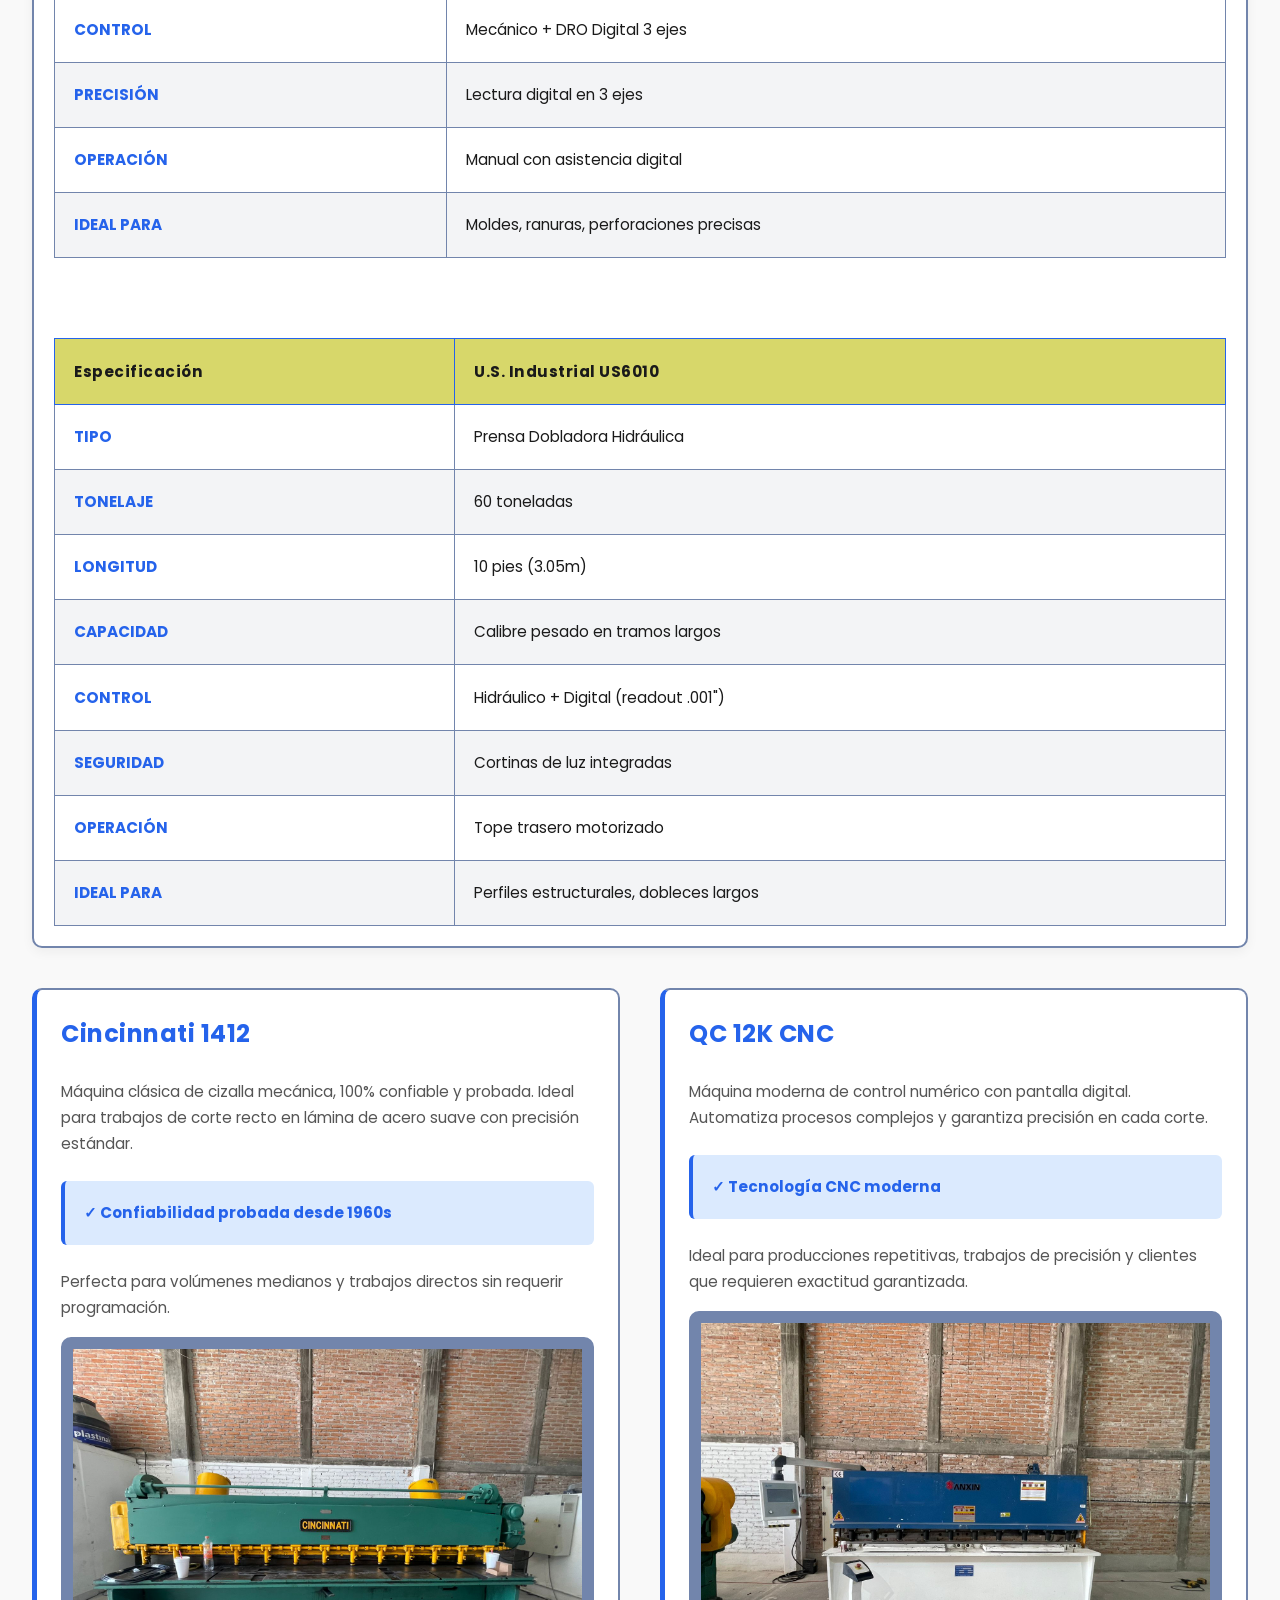
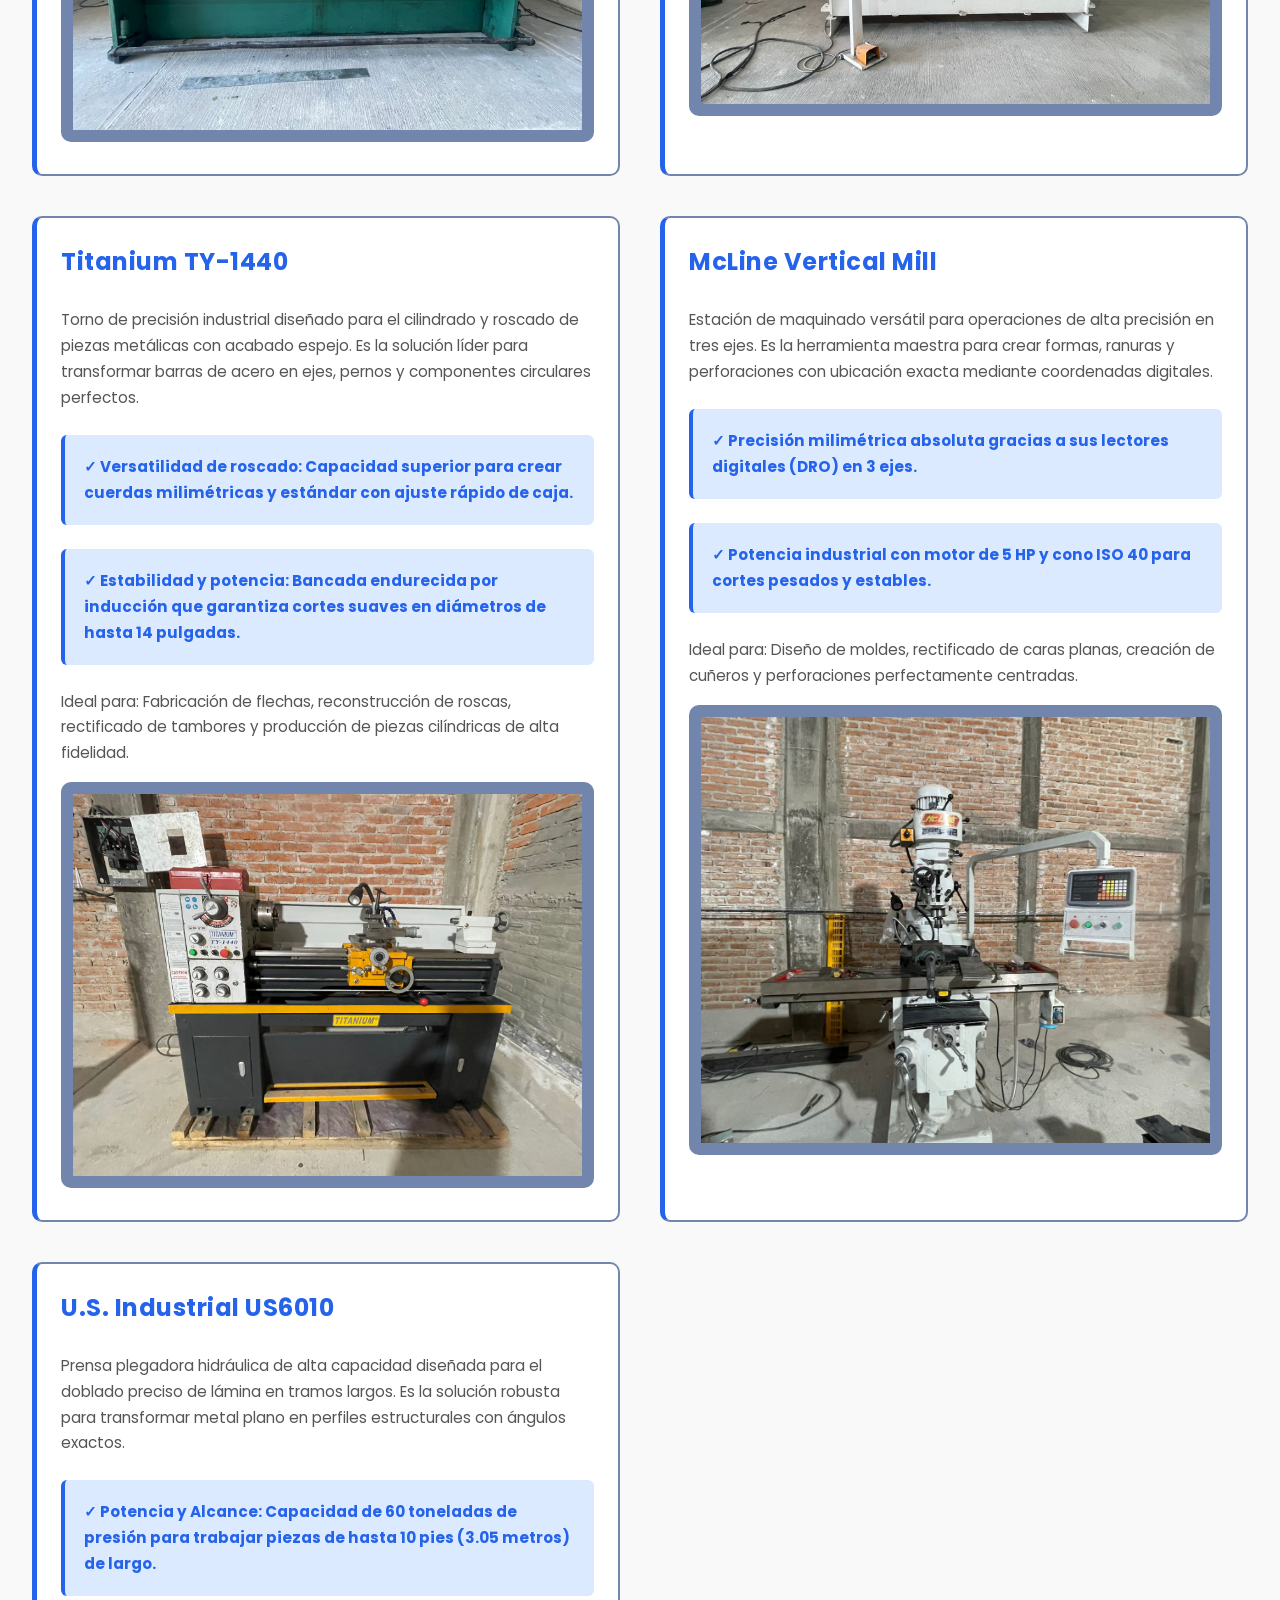
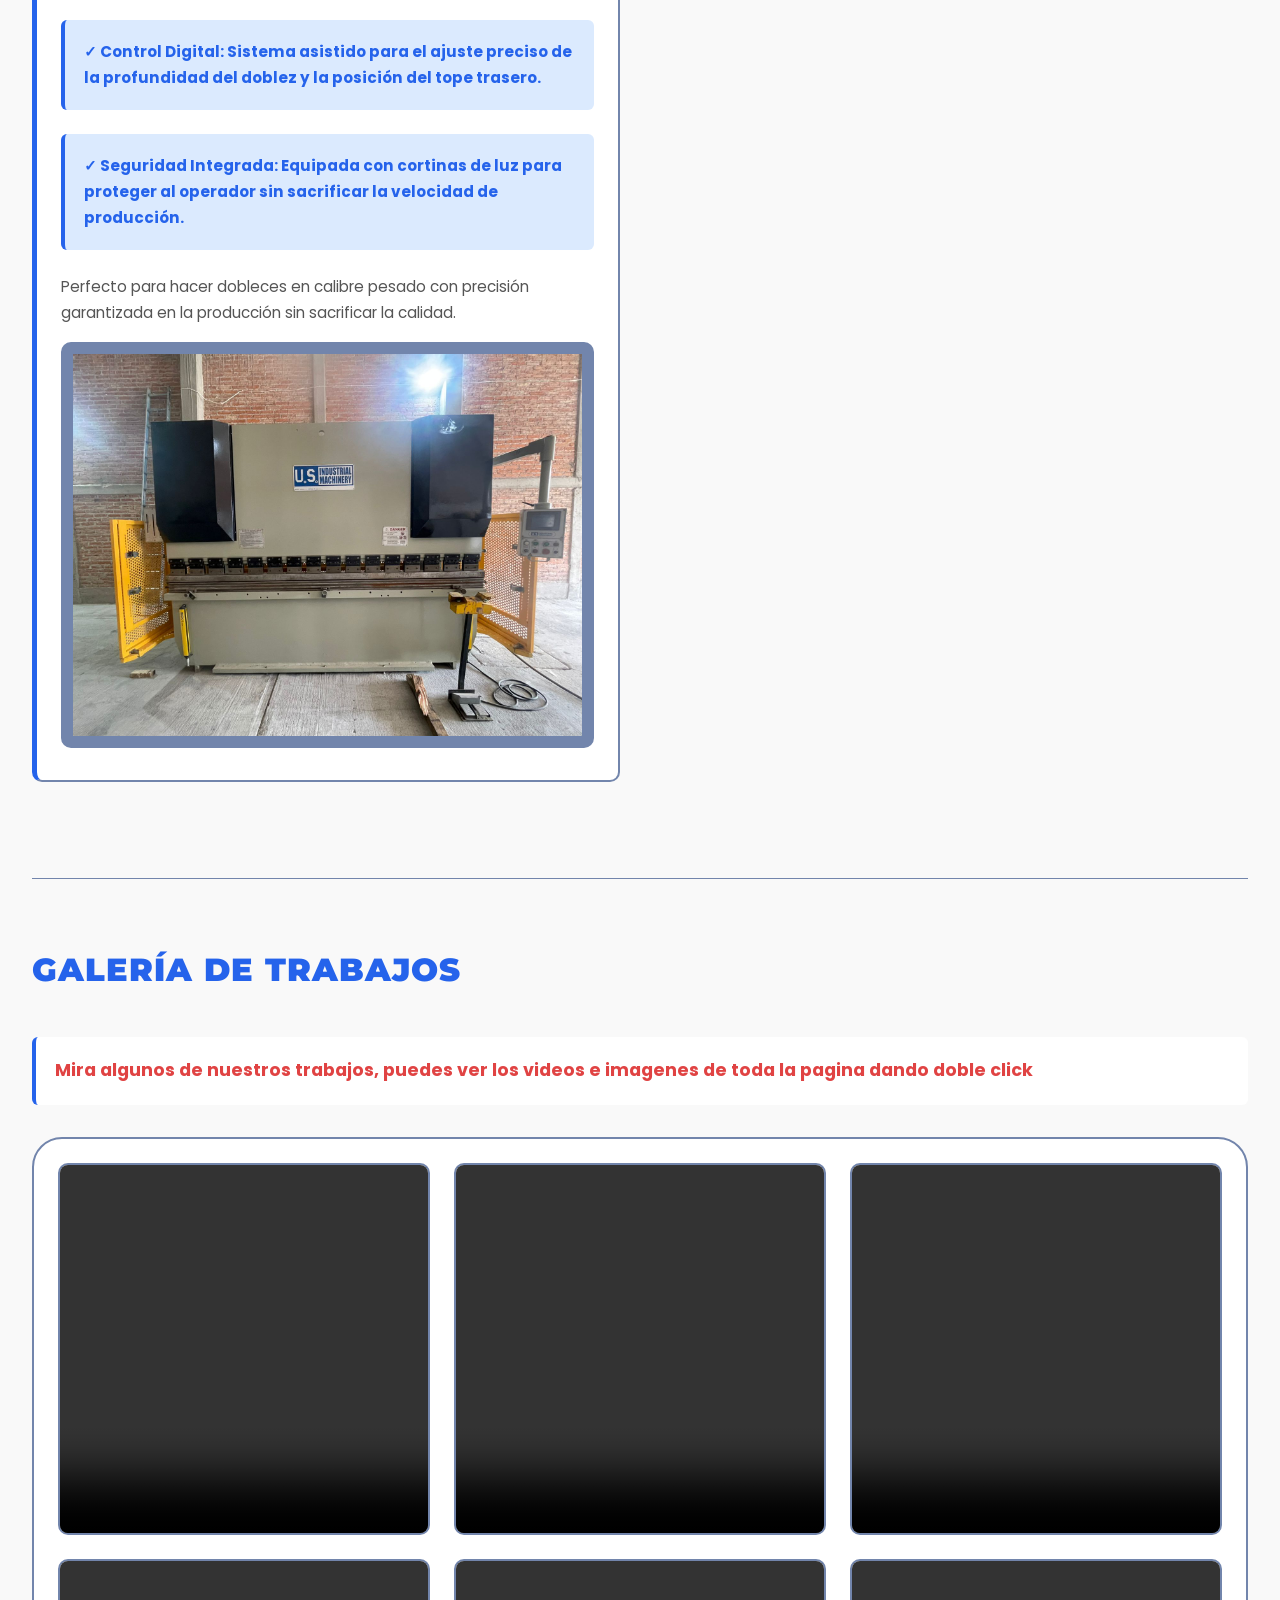
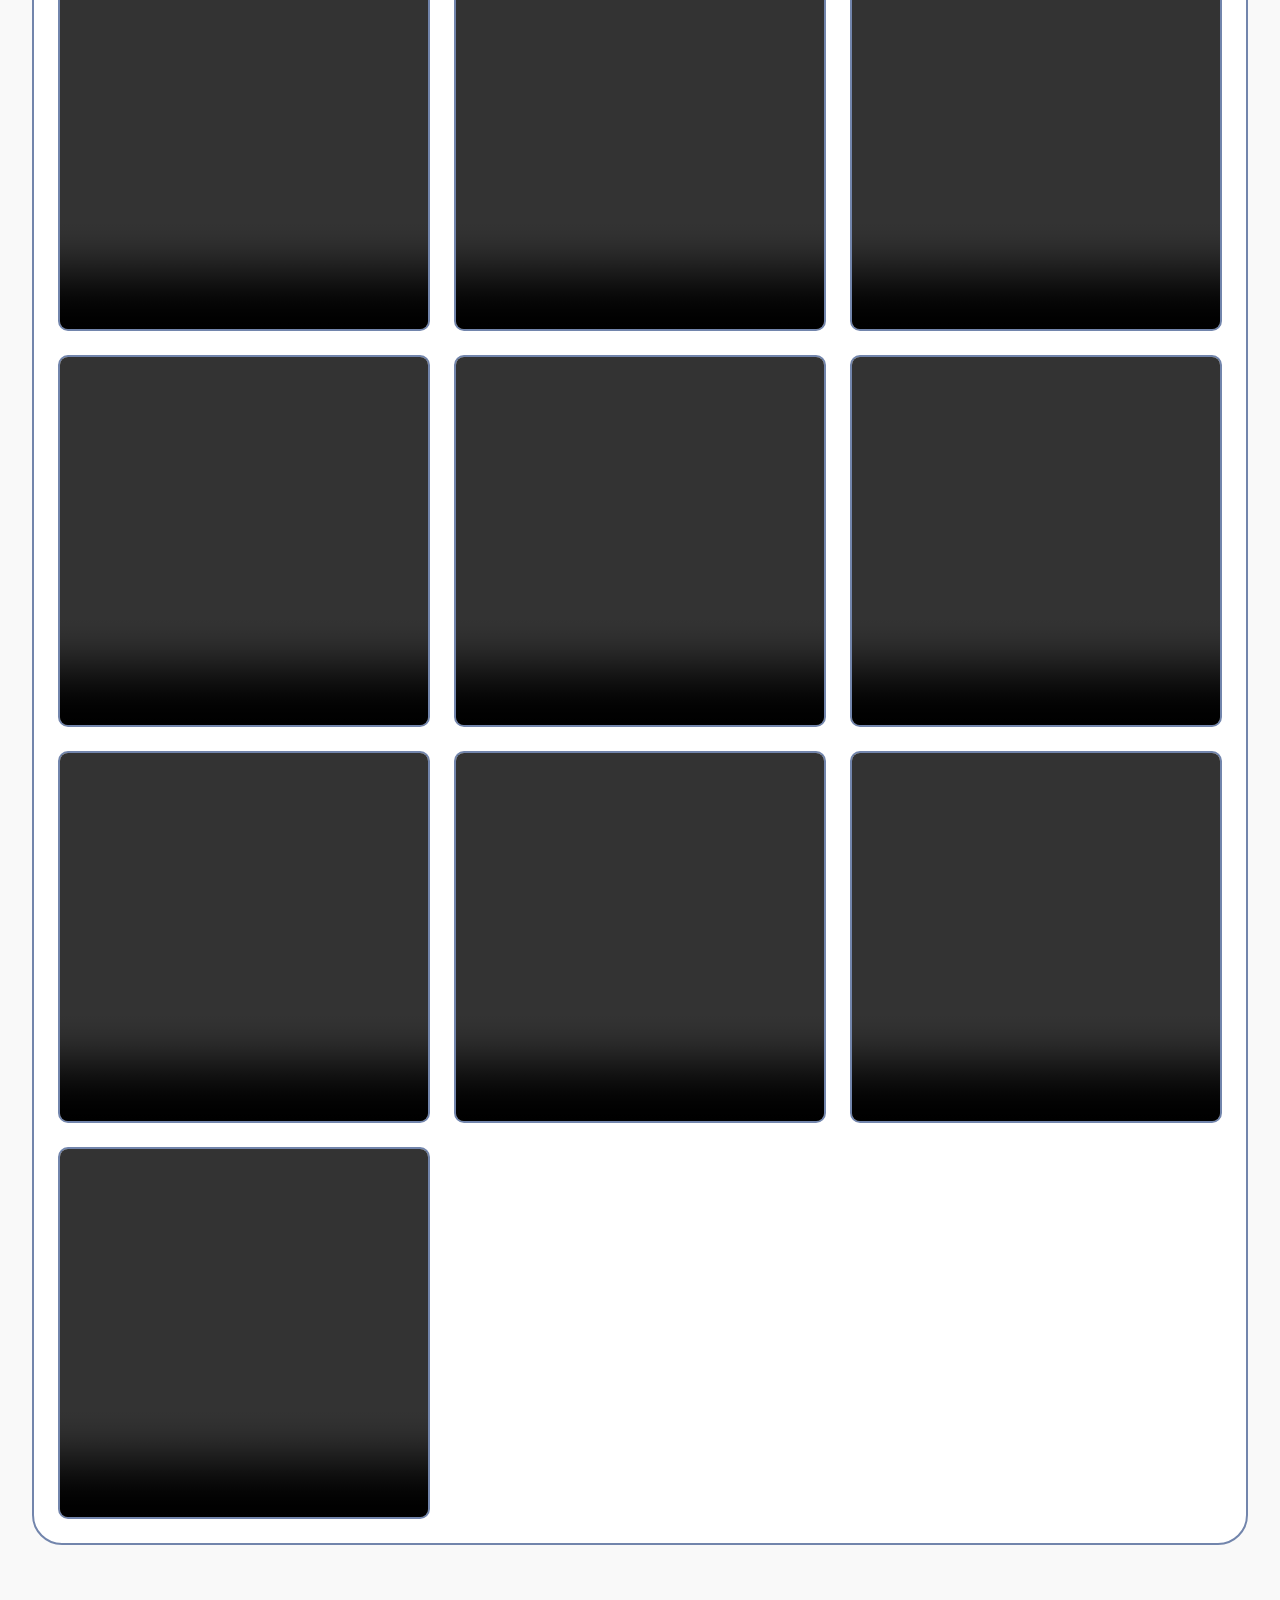
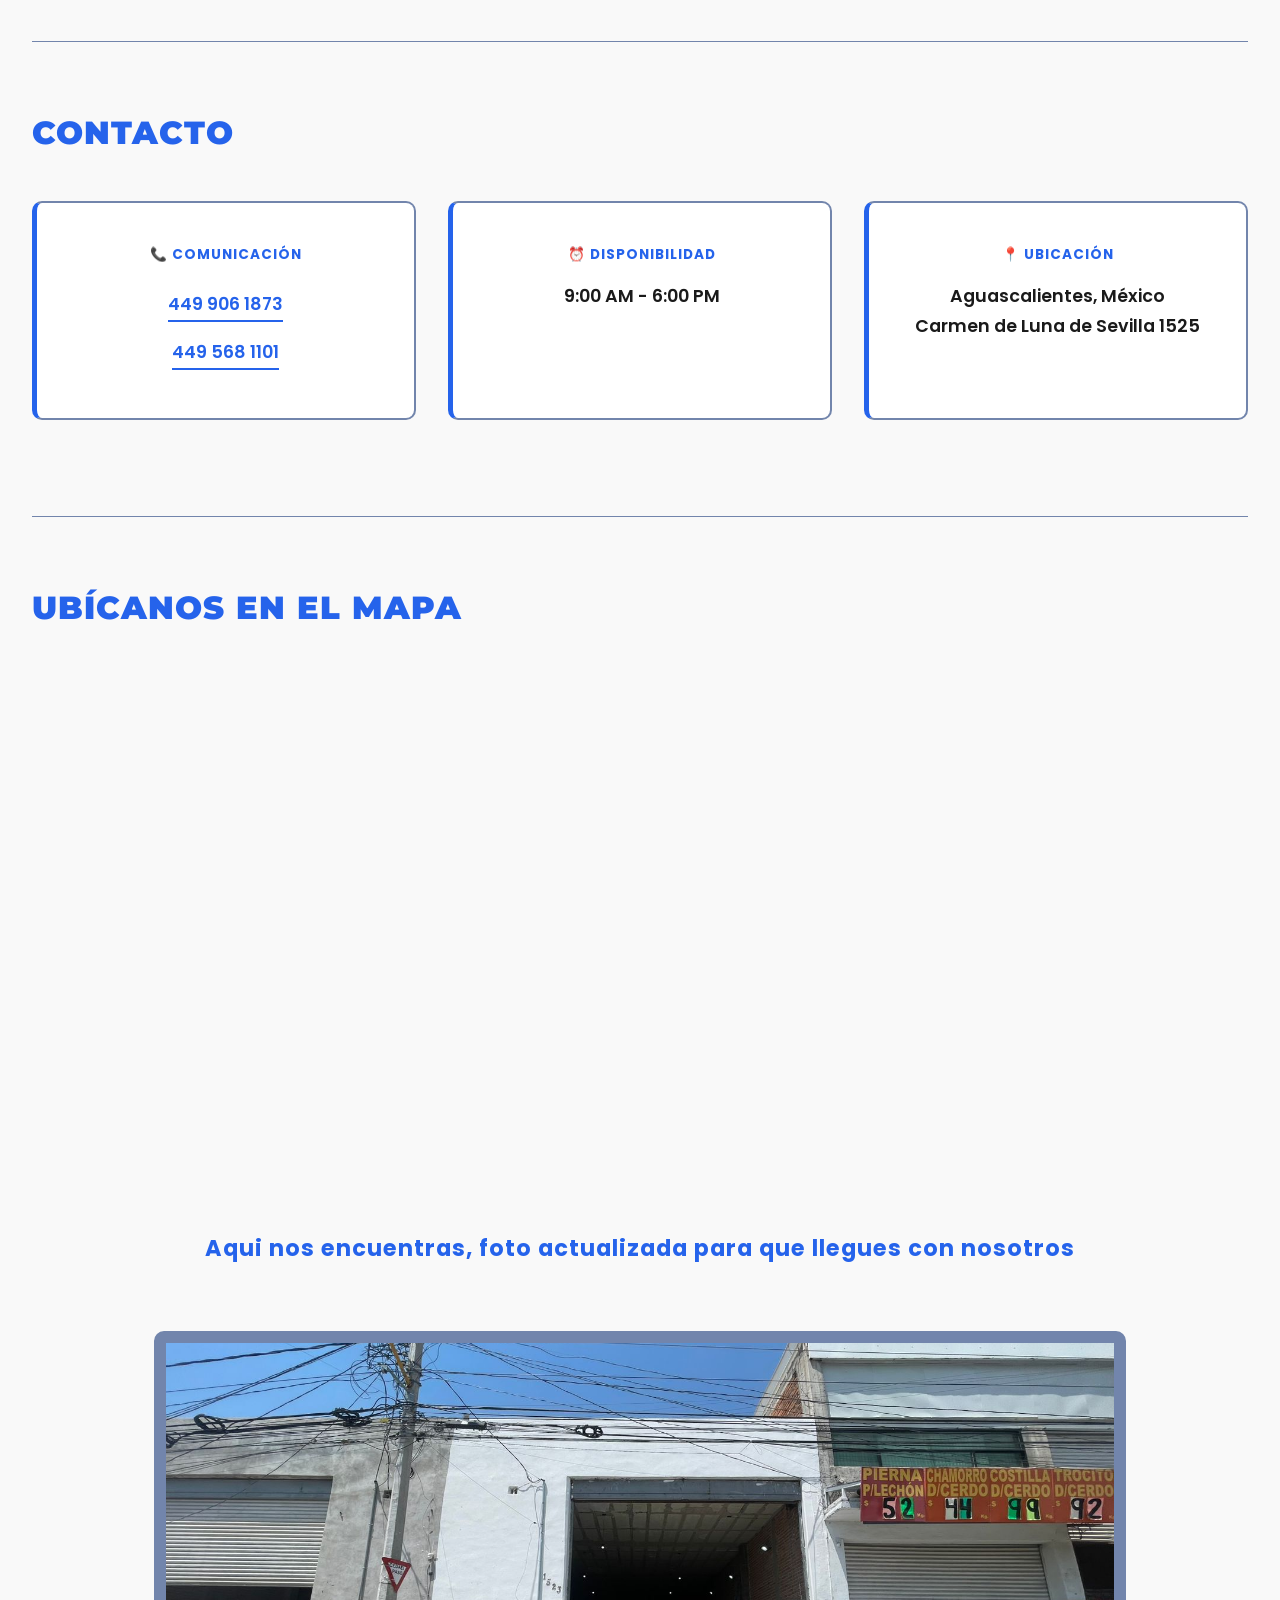
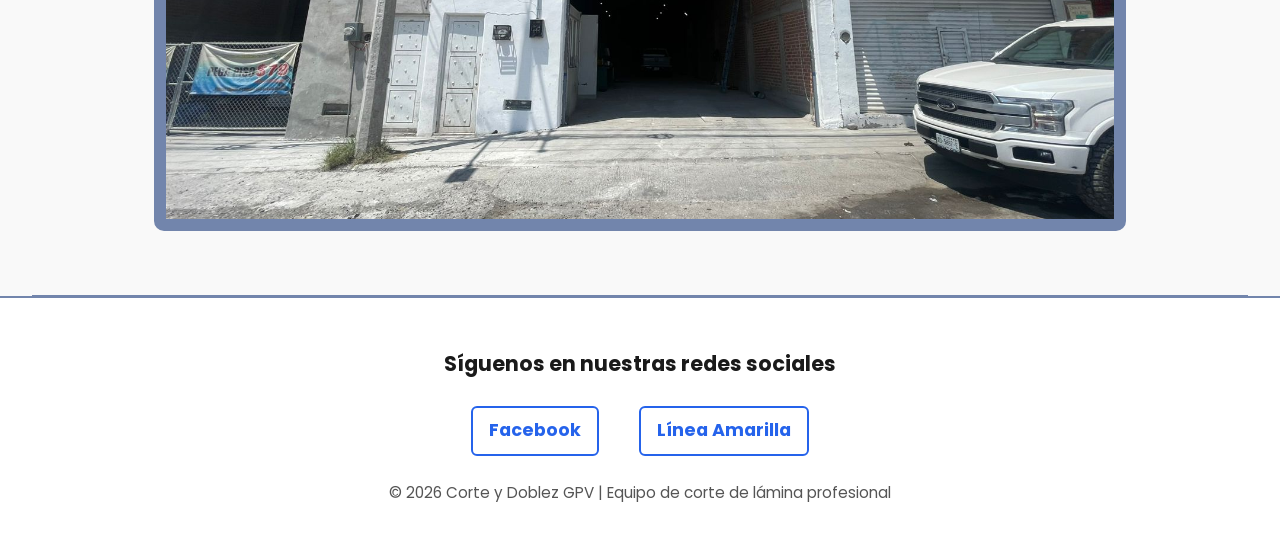
==== commit 94da66a2: "Agregamos videos nuevos" ====
--- a/index.html
+++ b/index.html
@@ -427,8 +427,43 @@
                 </div>
                 <div class="gallery-item">
                     <video class="video-galeria" width="300" height="360" controls muted>
-                        <source src="/video 8.mp4" type="video/mp4">
-                        <source src="/video 8.webm" type="video/webm">
+                        <source src="/Video_T2 (1).mp4" type="video/mp4">
+                        <source src="/Video_T2 (1).webm" type="video/webm">
+                        Tu navegador no soporta la etiqueta de video.
+                    </video>
+                </div>
+                <div class="gallery-item">
+                    <video class="video-galeria" width="300" height="360" controls muted>
+                        <source src="/Video_T2 (1).mp4" type="video/mp4">
+                        <source src="/Video_T2 (1).webm" type="video/webm">
+                        Tu navegador no soporta la etiqueta de video.
+                    </video>
+                </div>
+                <div class="gallery-item">
+                    <video class="video-galeria" width="300" height="360" controls muted>
+                        <source src="/Video_T2 (2).mp4" type="video/mp4">
+                        <source src="/Video_T2 (2).webm" type="video/webm">
+                        Tu navegador no soporta la etiqueta de video.
+                    </video>
+                </div>
+                <div class="gallery-item">
+                    <video class="video-galeria" width="300" height="360" controls muted>
+                        <source src="/Video_T2 (3).mp4" type="video/mp4">
+                        <source src="/Video_T2 (3).webm" type="video/webm">
+                        Tu navegador no soporta la etiqueta de video.
+                    </video>
+                </div>
+                <div class="gallery-item">
+                    <video class="video-galeria" width="300" height="360" controls muted>
+                        <source src="/Video_T2 (4).mp4" type="video/mp4">
+                        <source src="/Video_T2 (4).webm" type="video/webm">
+                        Tu navegador no soporta la etiqueta de video.
+                    </video>
+                </div>
+                <div class="gallery-item">
+                    <video class="video-galeria" width="300" height="360" controls muted>
+                        <source src="/Video_T2 (5).mp4" type="video/mp4">
+                        <source src="/Video_T2 (5).webm" type="video/webm">
                         Tu navegador no soporta la etiqueta de video.
                     </video>
                 </div>
